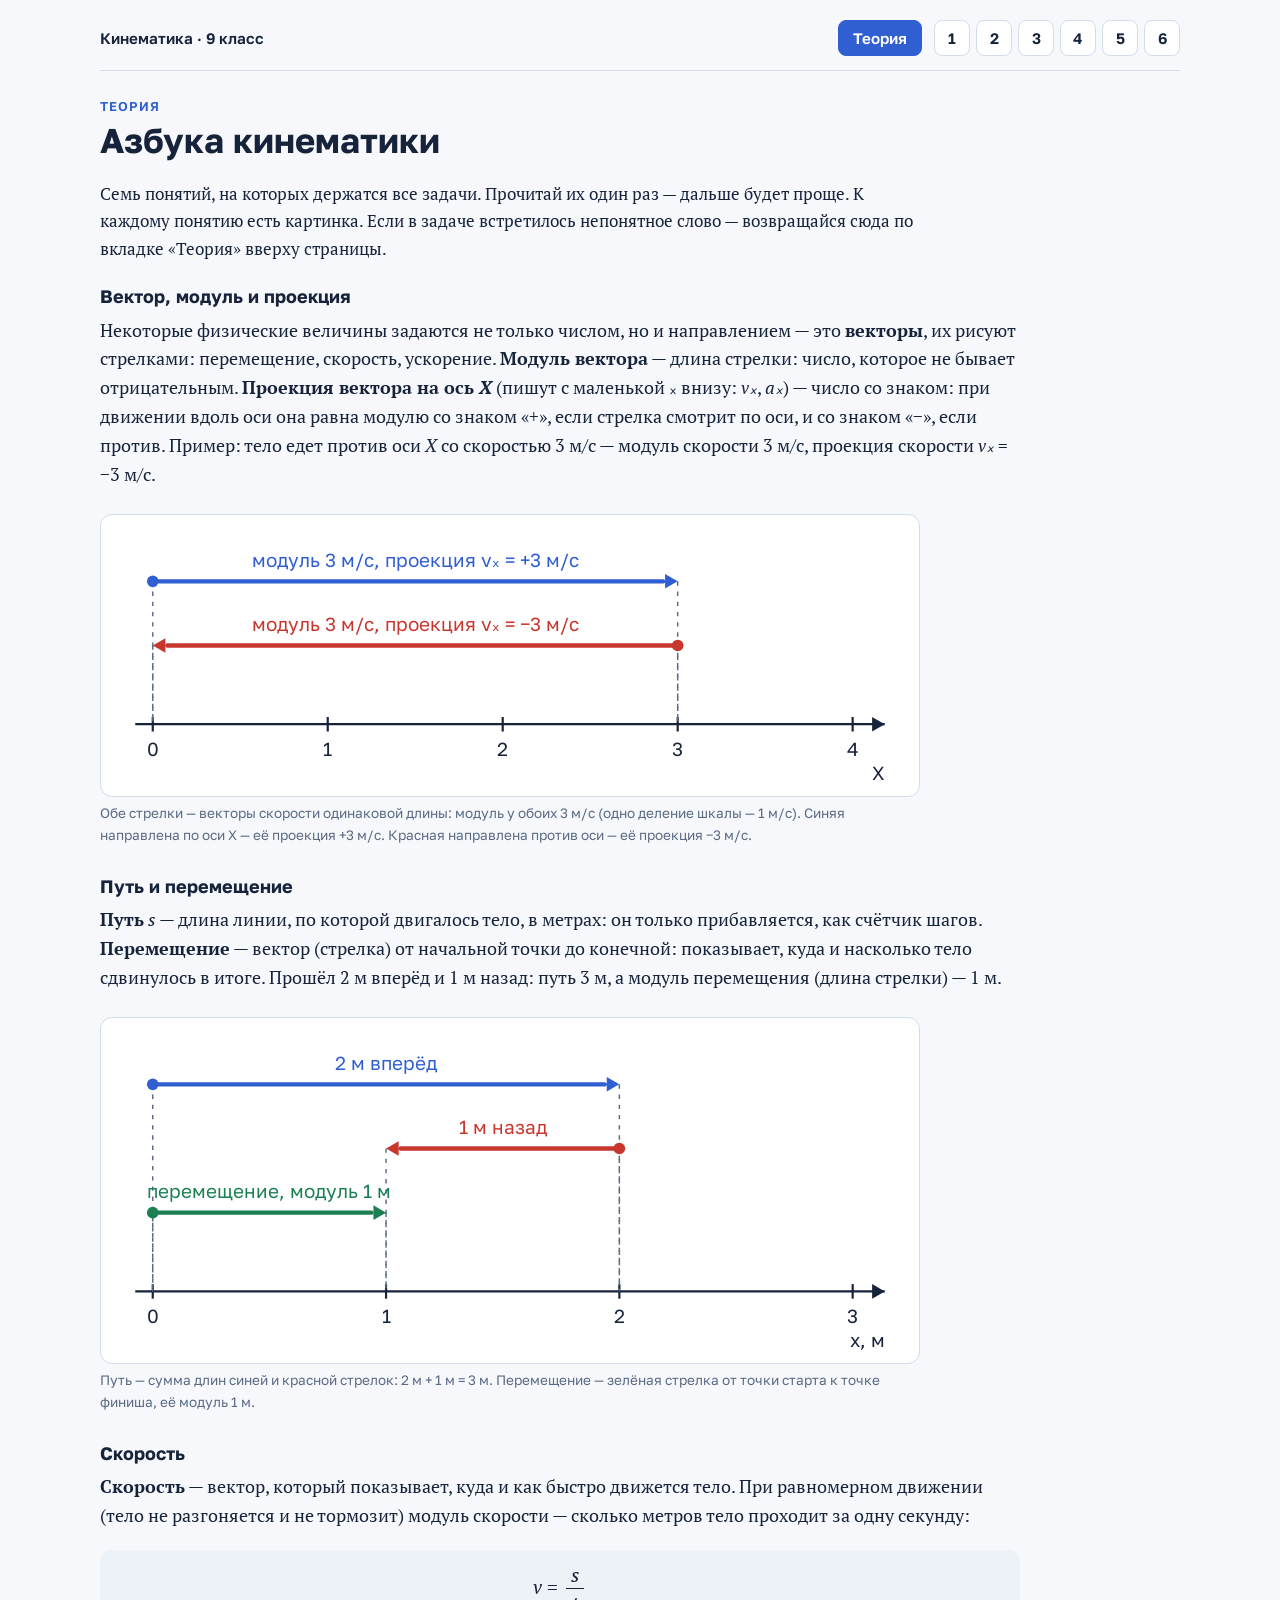
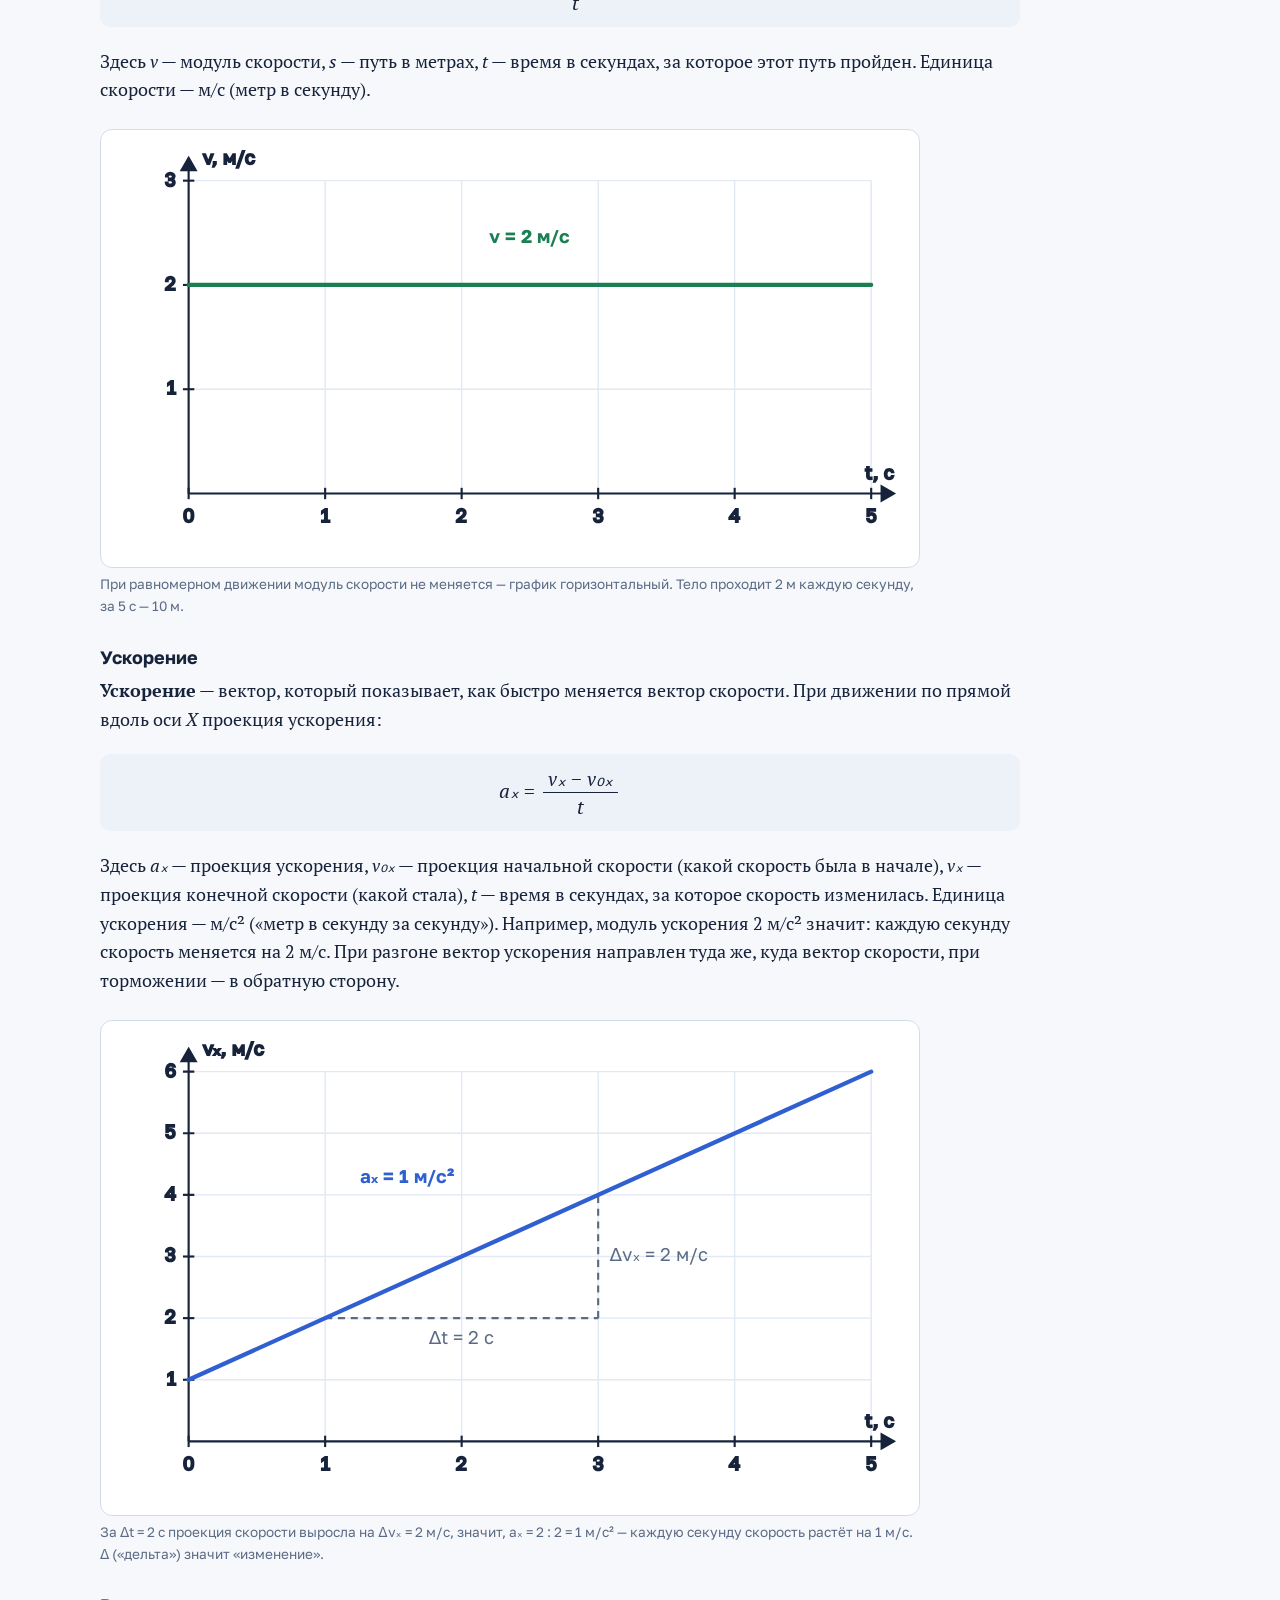
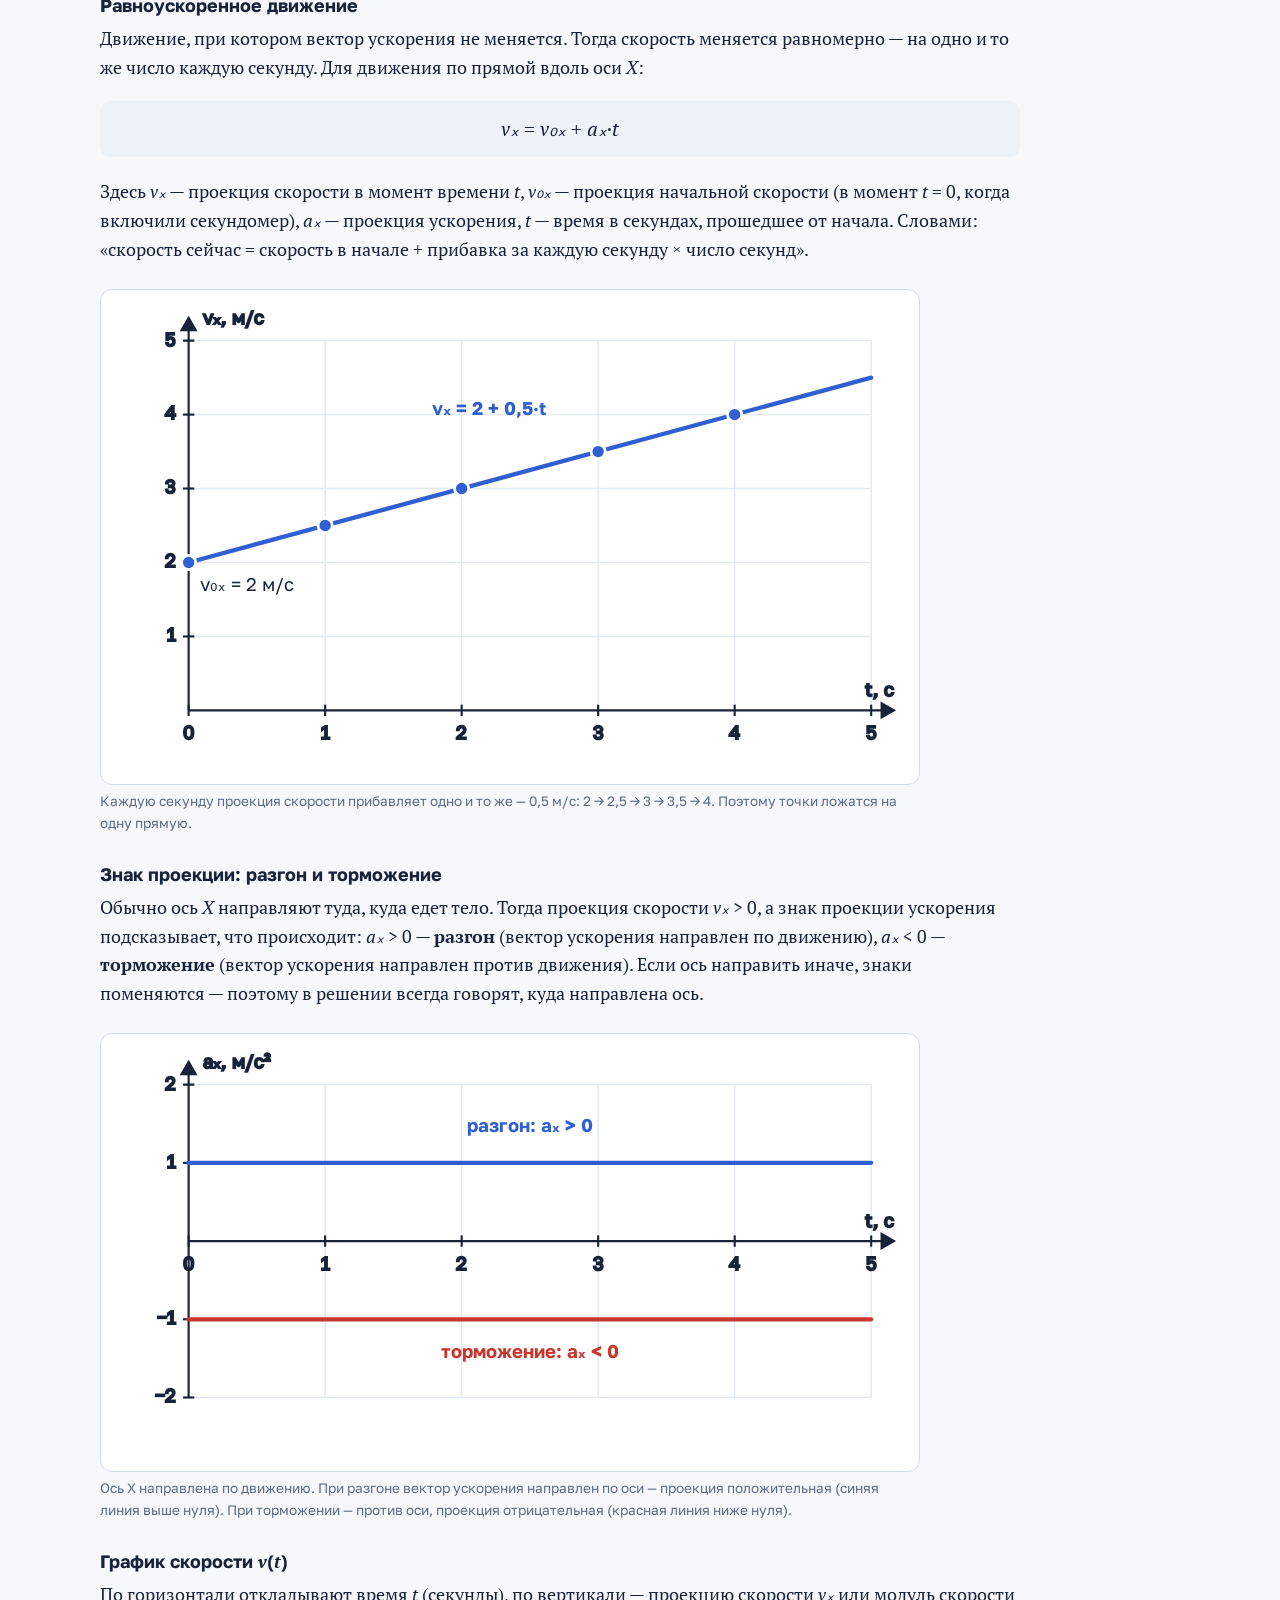
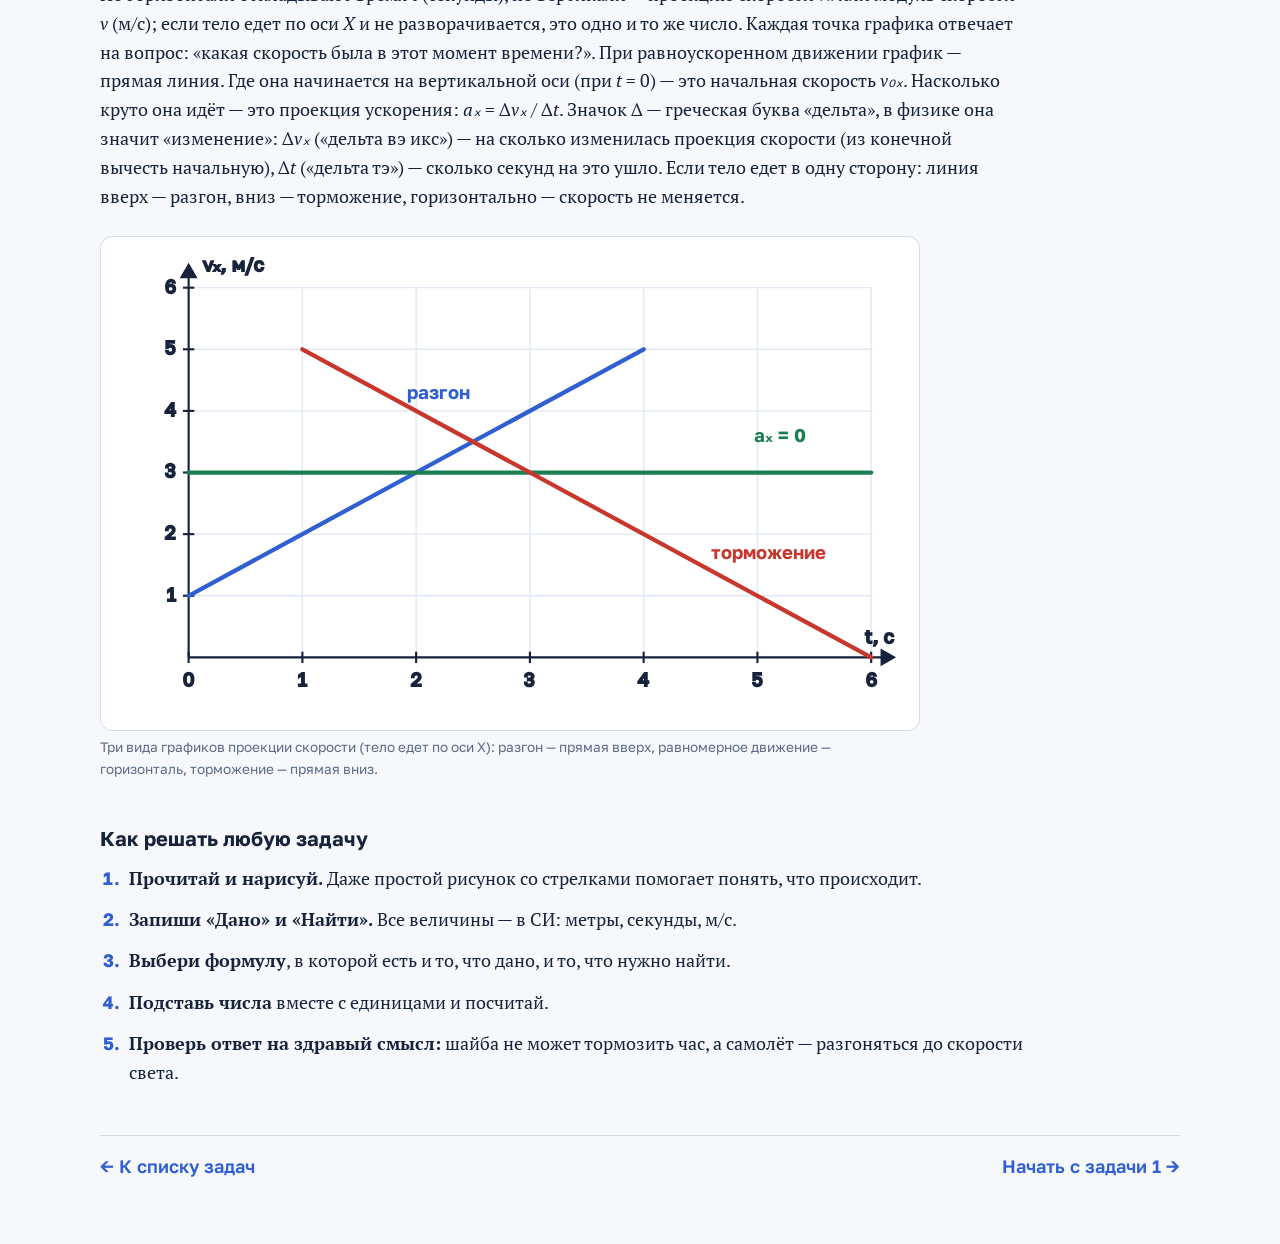
==== teoriya.html @ 3e344ef3 "Кинематика 9 класс: шесть задач с разбором и страница теории" ====
<!doctype html>
<html lang="ru">
<head>
  <meta charset="utf-8">
  <meta name="viewport" content="width=device-width, initial-scale=1, viewport-fit=cover">
  <title>Теория кинематики</title>
  <meta name="description" content="Азбука кинематики для 9 класса: векторы, путь и перемещение, скорость, ускорение, графики">
  <link rel="preconnect" href="https://fonts.googleapis.com">
  <link rel="preconnect" href="https://fonts.gstatic.com" crossorigin>
  <link rel="stylesheet" href="https://fonts.googleapis.com/css2?family=Golos+Text:wght@400;600;700&family=PT+Serif:ital,wght@0,400;0,700;1,400&display=swap">
  <link rel="stylesheet" href="style.css">
  <script src="graph.js" defer></script>
</head>
<body>
<div class="wrap">
  <header class="top">
    <a class="home" href="index.html">Кинематика · 9 класс</a>
    <nav class="tasks" aria-label="Разделы">
      <a class="theory" href="teoriya.html" aria-current="page">Теория</a>
      <a href="zadacha-1.html" title="Задача 1">1</a>
      <a href="zadacha-2.html" title="Задача 2">2</a>
      <a href="zadacha-3.html" title="Задача 3">3</a>
      <a href="zadacha-4.html" title="Задача 4">4</a>
      <a href="zadacha-5.html" title="Задача 5">5</a>
      <a href="zadacha-6.html" title="Задача 6">6</a>
    </nav>
  </header>

  <main>
    <h1><span class="num">Теория</span>Азбука кинематики</h1>

    <p class="lead">Семь понятий, на которых держатся все задачи. Прочитай их один раз — дальше будет проще. К каждому понятию есть картинка. Если в задаче встретилось непонятное слово — возвращайся сюда по вкладке «Теория» вверху страницы.</p>

    <dl class="terms">
      <dt>Вектор, модуль и проекция</dt>
      <dd>Некоторые физические величины задаются не только числом, но и направлением — это <b>векторы</b>, их рисуют стрелками: перемещение, скорость, ускорение. <b>Модуль вектора</b> — длина стрелки: число, которое не бывает отрицательным. <b>Проекция вектора на ось <i class="v">X</i></b> (пишут с маленькой ₓ внизу: <i class="v">vₓ</i>, <i class="v">aₓ</i>) — число со знаком: при движении вдоль оси она равна модулю со знаком «+», если стрелка смотрит по оси, и со знаком «−», если против. Пример: тело едет против оси <i class="v">X</i> со скоростью 3 м/с — модуль скорости 3 м/с, проекция скорости <i class="v">vₓ</i> = −3 м/с.
        <figure class="fig">
          <div class="graph" data-graph='{"type":"axis","title":"Два вектора скорости одинакового модуля, но разного направления","w":480,"min":0,"max":4,"step":1,"label":"X","arrows":[{"from":0,"to":3,"c":"blue","label":"модуль 3 м/с, проекция vₓ = +3 м/с"},{"from":3,"to":0,"c":"red","label":"модуль 3 м/с, проекция vₓ = −3 м/с"}]}'></div>
          <figcaption>Обе стрелки — векторы скорости одинаковой длины: модуль у обоих 3 м/с (одно деление шкалы — 1 м/с). Синяя направлена по оси X — её проекция +3 м/с. Красная направлена против оси — её проекция −3 м/с.</figcaption>
        </figure>
      </dd>
      <dt>Путь и перемещение</dt>
      <dd><b>Путь</b> <i class="v">s</i> — длина линии, по которой двигалось тело, в метрах: он только прибавляется, как счётчик шагов. <b>Перемещение</b> — вектор (стрелка) от начальной точки до конечной: показывает, куда и насколько тело сдвинулось в итоге. Прошёл 2 м вперёд и 1 м назад: путь 3 м, а модуль перемещения (длина стрелки) — 1 м.
        <figure class="fig">
          <div class="graph" data-graph='{"type":"axis","title":"Путь 3 м и перемещение 1 м","w":480,"min":0,"max":3,"step":1,"label":"x, м","arrows":[{"from":0,"to":2,"c":"blue","label":"2 м вперёд"},{"from":2,"to":1,"c":"red","label":"1 м назад"},{"from":0,"to":1,"c":"green","label":"перемещение, модуль 1 м"}]}'></div>
          <figcaption>Путь — сумма длин синей и красной стрелок: 2 м + 1 м = 3 м. Перемещение — зелёная стрелка от точки старта к точке финиша, её модуль 1 м.</figcaption>
        </figure>
      </dd>
      <dt>Скорость</dt>
      <dd><b>Скорость</b> — вектор, который показывает, куда и как быстро движется тело. При равномерном движении (тело не разгоняется и не тормозит) модуль скорости — сколько метров тело проходит за одну секунду: <span class="formula"><i class="v">v</i> = <span class="frac"><span><i class="v">s</i></span><span><i class="v">t</i></span></span></span> Здесь <i class="v">v</i> — модуль скорости, <i class="v">s</i> — путь в метрах, <i class="v">t</i> — время в секундах, за которое этот путь пройден. Единица скорости — м/с (метр в секунду).
        <figure class="fig">
          <div class="graph" data-graph='{"title":"Равномерное движение: модуль скорости 2 м/с не меняется","w":480,"h":220,"x":{"min":0,"max":5,"step":1,"label":"t, с"},"y":{"min":0,"max":3,"step":1,"label":"v, м/с"},"lines":[{"pts":[[0,2],[5,2]],"c":"green","label":"v = 2 м/с","at":[2.5,2.4]}]}'></div>
          <figcaption>При равномерном движении модуль скорости не меняется — график горизонтальный. Тело проходит 2 м каждую секунду, за 5 с — 10 м.</figcaption>
        </figure>
      </dd>
      <dt>Ускорение</dt>
      <dd><b>Ускорение</b> — вектор, который показывает, как быстро меняется вектор скорости. При движении по прямой вдоль оси <i class="v">X</i> проекция ускорения: <span class="formula"><i class="v">aₓ</i> = <span class="frac"><span><i class="v">vₓ</i> − <i class="v">v₀ₓ</i></span><span><i class="v">t</i></span></span></span> Здесь <i class="v">aₓ</i> — проекция ускорения, <i class="v">v₀ₓ</i> — проекция начальной скорости (какой скорость была в начале), <i class="v">vₓ</i> — проекция конечной скорости (какой стала), <i class="v">t</i> — время в секундах, за которое скорость изменилась. Единица ускорения — м/с² («метр в секунду за секунду»). Например, модуль ускорения 2 м/с² значит: каждую секунду скорость меняется на 2 м/с. При разгоне вектор ускорения направлен туда же, куда вектор скорости, при торможении — в обратную сторону.
        <figure class="fig">
          <div class="graph" data-graph='{"title":"Ускорение по графику: проекция скорости растёт на 2 м/с за 2 с","w":480,"h":260,"x":{"min":0,"max":5,"step":1,"label":"t, с"},"y":{"min":0,"max":6,"step":1,"label":"vₓ, м/с"},"tris":[{"x1":1,"y1":2,"x2":3,"y2":4,"c":"muted","dt":"Δt = 2 с","dv":"Δvₓ = 2 м/с"}],"lines":[{"pts":[[0,1],[5,6]],"c":"blue","label":"aₓ = 1 м/с²","at":[1.6,4.2]}]}'></div>
          <figcaption>За Δt = 2 с проекция скорости выросла на Δvₓ = 2 м/с, значит, aₓ = 2 : 2 = 1 м/с² — каждую секунду скорость растёт на 1 м/с. Δ («дельта») значит «изменение».</figcaption>
        </figure>
      </dd>

      <dt>Равноускоренное движение</dt>
      <dd>Движение, при котором вектор ускорения не меняется. Тогда скорость меняется равномерно — на одно и то же число каждую секунду. Для движения по прямой вдоль оси <i class="v">X</i>: <span class="formula"><i class="v">vₓ</i> = <i class="v">v₀ₓ</i> + <i class="v">aₓ</i>·<i class="v">t</i></span> Здесь <i class="v">vₓ</i> — проекция скорости в момент времени <i class="v">t</i>, <i class="v">v₀ₓ</i> — проекция начальной скорости (в момент <i class="v">t</i> = 0, когда включили секундомер), <i class="v">aₓ</i> — проекция ускорения, <i class="v">t</i> — время в секундах, прошедшее от начала. Словами: «скорость сейчас = скорость в начале + прибавка за каждую секунду × число секунд».
        <figure class="fig">
          <div class="graph" data-graph='{"title":"Равноускоренное движение: v₀ₓ = 2 м/с, aₓ = 0,5 м/с²","w":480,"h":260,"x":{"min":0,"max":5,"step":1,"label":"t, с"},"y":{"min":0,"max":5,"step":1,"label":"vₓ, м/с"},"lines":[{"pts":[[0,2],[5,4.5]],"c":"blue","label":"vₓ = 2 + 0,5·t","at":[2.2,4.0]}],"dots":[{"x":0,"y":2,"c":"blue","label":"v₀ₓ = 2 м/с","dx":8,"dy":20},{"x":1,"y":2.5,"c":"blue"},{"x":2,"y":3,"c":"blue"},{"x":3,"y":3.5,"c":"blue"},{"x":4,"y":4,"c":"blue"}]}'></div>
          <figcaption>Каждую секунду проекция скорости прибавляет одно и то же — 0,5 м/с: 2 → 2,5 → 3 → 3,5 → 4. Поэтому точки ложатся на одну прямую.</figcaption>
        </figure>
      </dd>

      <dt>Знак проекции: разгон и торможение</dt>
      <dd>Обычно ось <i class="v">X</i> направляют туда, куда едет тело. Тогда проекция скорости <i class="v">vₓ</i> &gt; 0, а знак проекции ускорения подсказывает, что происходит: <i class="v">aₓ</i> &gt; 0 — <b>разгон</b> (вектор ускорения направлен по движению), <i class="v">aₓ</i> &lt; 0 — <b>торможение</b> (вектор ускорения направлен против движения). Если ось направить иначе, знаки поменяются — поэтому в решении всегда говорят, куда направлена ось.
        <figure class="fig">
          <div class="graph" data-graph='{"title":"Знак проекции ускорения при разгоне и торможении","w":480,"h":220,"x":{"min":0,"max":5,"step":1,"label":"t, с"},"y":{"min":-2,"max":2,"step":1,"label":"aₓ, м/с²"},"lines":[{"pts":[[0,1],[5,1]],"c":"blue","label":"разгон: aₓ &gt; 0","at":[2.5,1.4]},{"pts":[[0,-1],[5,-1]],"c":"red","label":"торможение: aₓ &lt; 0","at":[2.5,-1.5]}]}'></div>
          <figcaption>Ось X направлена по движению. При разгоне вектор ускорения направлен по оси — проекция положительная (синяя линия выше нуля). При торможении — против оси, проекция отрицательная (красная линия ниже нуля).</figcaption>
        </figure>
      </dd>

      <dt>График скорости <i class="v">v</i>(<i class="v">t</i>)</dt>
      <dd>По горизонтали откладывают время <i class="v">t</i> (секунды), по вертикали — проекцию скорости <i class="v">vₓ</i> или модуль скорости <i class="v">v</i> (м/с); если тело едет по оси <i class="v">X</i> и не разворачивается, это одно и то же число. Каждая точка графика отвечает на вопрос: «какая скорость была в этот момент времени?». При равноускоренном движении график — прямая линия. Где она начинается на вертикальной оси (при <i class="v">t</i> = 0) — это начальная скорость <i class="v">v₀ₓ</i>. Насколько круто она идёт — это проекция ускорения: <i class="v">aₓ</i> = Δ<i class="v">vₓ</i> / Δ<i class="v">t</i>. Значок Δ — греческая буква «дельта», в физике она значит «изменение»: Δ<i class="v">vₓ</i> («дельта вэ икс») — на сколько изменилась проекция скорости (из конечной вычесть начальную), Δ<i class="v">t</i> («дельта тэ») — сколько секунд на это ушло. Если тело едет в одну сторону: линия вверх — разгон, вниз — торможение, горизонтально — скорость не меняется.
        <figure class="fig">
          <div class="graph" data-graph='{"title":"Разгон, равномерное движение и торможение на графике скорости","w":480,"h":260,"x":{"min":0,"max":6,"step":1,"label":"t, с"},"y":{"min":0,"max":6,"step":1,"label":"vₓ, м/с"},"lines":[{"pts":[[0,1],[4,5]],"c":"blue","label":"разгон","at":[2.2,4.2]},{"pts":[[0,3],[6,3]],"c":"green","label":"aₓ = 0","at":[5.2,3.5]},{"pts":[[1,5],[6,0]],"c":"red","label":"торможение","at":[5.1,1.6]}]}'></div>
          <figcaption>Три вида графиков проекции скорости (тело едет по оси X): разгон — прямая вверх, равномерное движение — горизонталь, торможение — прямая вниз.</figcaption>
        </figure>
      </dd>
    </dl>

    <h2>Как решать любую задачу</h2>
    <ol class="steps">
      <li><b>Прочитай и нарисуй.</b> Даже простой рисунок со стрелками помогает понять, что происходит.</li>
      <li><b>Запиши «Дано» и «Найти».</b> Все величины — в СИ: метры, секунды, м/с.</li>
      <li><b>Выбери формулу</b>, в которой есть и то, что дано, и то, что нужно найти.</li>
      <li><b>Подставь числа</b> вместе с единицами и посчитай.</li>
      <li><b>Проверь ответ на здравый смысл:</b> шайба не может тормозить час, а самолёт — разгоняться до скорости света.</li>
    </ol>

  </main>

  <footer class="pager"><a href="index.html">← К списку задач</a><a href="zadacha-1.html">Начать с задачи 1 →</a></footer>
</div>
</body>
</html>
---- style.css ----
:root {
  --bg: #F6F8FB;
  --paper: #FFFFFF;
  --surface: #EDF2F9;
  --ink: #16233B;
  --muted: #5B6B85;
  --line: #D3DDEA;
  --grid: #E1E9F4;
  --blue: #2F5FD0;
  --blue-tint: #E8EFFD;
  --blue-soft: #BFD0F5;
  --red: #C8372D;
  --red-tint: #FBEAE8;
  --green: #1C7F53;
  --green-tint: #E3F4EC;
  --on-accent: #FFFFFF;
  --font-ui: "Golos Text", system-ui, -apple-system, "Segoe UI", Roboto, Arial, sans-serif;
  --font-text: "PT Serif", Georgia, "Times New Roman", serif;
}

@media (prefers-color-scheme: dark) { :root:not([data-theme="light"]) {
  --bg: #0F1522;
  --paper: #141C2B;
  --surface: #1A2436;
  --ink: #E4EAF4;
  --muted: #98A7C0;
  --line: #2A3852;
  --grid: #1F2A3F;
  --blue: #86A8FF;
  --blue-tint: #1B2745;
  --blue-soft: #34487A;
  --red: #FF8074;
  --red-tint: #3A1E22;
  --green: #57D39F;
  --green-tint: #16342A;
  --on-accent: #0F1522;
  color-scheme: dark;
} }

:root[data-theme="dark"] {
  --bg: #0F1522;
  --paper: #141C2B;
  --surface: #1A2436;
  --ink: #E4EAF4;
  --muted: #98A7C0;
  --line: #2A3852;
  --grid: #1F2A3F;
  --blue: #86A8FF;
  --blue-tint: #1B2745;
  --blue-soft: #34487A;
  --red: #FF8074;
  --red-tint: #3A1E22;
  --green: #57D39F;
  --green-tint: #16342A;
  --on-accent: #0F1522;
  color-scheme: dark;
}

*, *::before, *::after {
  box-sizing: border-box;
}

html {
  -webkit-text-size-adjust: 100%;
}

body {
  margin: 0;
  background: var(--bg);
  color: var(--ink);
  font-family: var(--font-text);
  font-size: 18px;
  line-height: 1.6;
}

.wrap {
  max-width: 1120px;
  margin: 0 auto;
  padding-inline: 20px;
  padding-block: 20px 64px;
}

a {
  color: var(--blue);
}

:focus-visible {
  outline: 3px solid var(--blue);
  outline-offset: 2px;
  border-radius: 4px;
}

p, li, dd {
  max-width: 92ch;
}

i.v {
  font-style: italic;
  font-family: var(--font-text);
}

sub, sup {
  line-height: 0;
}

header.top {
  display: flex;
  flex-wrap: wrap;
  align-items: center;
  justify-content: space-between;
  gap: 12px;
  padding-bottom: 14px;
  border-bottom: 1px solid var(--line);
  margin-bottom: 28px;
}

.home {
  font-family: var(--font-ui);
  font-weight: 600;
  font-size: .95rem;
  color: var(--ink);
  text-decoration: none;
}

nav.tasks {
  display: flex;
  gap: 6px;
  flex-wrap: wrap;
}

nav.tasks a {
  display: inline-grid;
  place-items: center;
  width: 36px;
  height: 36px;
  border: 1px solid var(--line);
  border-radius: 8px;
  font-family: var(--font-ui);
  font-weight: 600;
  font-size: .95rem;
  color: var(--ink);
  text-decoration: none;
  background: var(--paper);
}

nav.tasks a:hover {
  border-color: var(--blue);
}

nav.tasks a.theory {
  width: auto;
  padding: 0 14px;
  margin-right: 6px;
}

nav.tasks a[aria-current="page"] {
  background: var(--blue);
  border-color: var(--blue);
  color: var(--on-accent);
}

h1 {
  font-family: var(--font-ui);
  font-weight: 700;
  font-size: clamp(1.55rem, 4.2vw, 2.15rem);
  line-height: 1.2;
  margin: 0 0 18px;
  text-wrap: balance;
}

h1 .num {
  display: block;
  font-size: .8rem;
  font-weight: 600;
  text-transform: uppercase;
  letter-spacing: .08em;
  color: var(--blue);
  margin-bottom: 6px;
}

h2 {
  font-family: var(--font-ui);
  font-weight: 700;
  font-size: 1.25rem;
  line-height: 1.3;
  margin: 2.2em 0 .6em;
  text-wrap: balance;
}

h3 {
  font-family: var(--font-ui);
  font-weight: 600;
  font-size: 1.05rem;
  margin: 1.4em 0 .4em;
}

.lead {
  font-size: 1.08rem;
  color: var(--ink);
}

.label {
  font-family: var(--font-ui);
  font-size: .75rem;
  font-weight: 600;
  text-transform: uppercase;
  letter-spacing: .08em;
  color: var(--muted);
  margin-bottom: 6px;
}

.cond {
  background-color: var(--paper);
  background-image: linear-gradient(var(--grid) 1px, transparent 1px), linear-gradient(90deg, var(--grid) 1px, transparent 1px);
  background-size: 22px 22px;
  border: 1px solid var(--line);
  border-radius: 10px;
  padding: 16px 18px;
  margin: 0 0 8px;
}

.cond p {
  margin: 0;
}

.dano {
  display: grid;
  grid-template-columns: minmax(0, max-content) 1fr;
  gap: 0 22px;
  margin: 14px 0;
  font-size: 1.02rem;
}

.dano .left {
  border-right: 2px solid var(--ink);
  padding-right: 18px;
}

.dano .left div {
  white-space: nowrap;
}

.dano .find {
  border-top: 2px solid var(--ink);
  margin-top: 8px;
  padding-top: 6px;
}

.dano .right {
  color: var(--muted);
  font-size: .95rem;
  align-self: center;
}

.formula {
  display: block;
  text-align: center;
  font-size: 1.25rem;
  margin: 1em 0;
  padding: 12px 14px;
  background: var(--surface);
  border-radius: 10px;
  overflow-x: auto;
}

.frac {
  display: inline-flex;
  flex-direction: column;
  vertical-align: middle;
  text-align: center;
  margin: 0 3px;
  line-height: 1.25;
}

.frac > span:first-child {
  border-bottom: 1.5px solid currentColor;
  padding: 0 5px 1px;
}

.frac > span:last-child {
  padding: 1px 5px 0;
}

.rule {
  background: var(--blue-tint);
  border: 1px solid var(--blue-soft);
  border-radius: 10px;
  padding: 12px 16px;
  margin: 1em 0;
}

.rule p {
  margin: .3em 0;
}

.trap {
  background: var(--red-tint);
  border: 1px dashed var(--red);
  border-radius: 10px;
  padding: 12px 16px;
  margin: 1.2em 0;
}

.trap b.tag {
  color: var(--red);
  font-family: var(--font-ui);
}

.note {
  background: var(--green-tint);
  border-radius: 10px;
  padding: 12px 16px;
  margin: 1.2em 0;
}

.note b.tag {
  color: var(--green);
  font-family: var(--font-ui);
}

ol.steps {
  padding-left: 1.4em;
  margin: .6em 0;
}

ol.steps > li {
  margin: .7em 0;
  padding-left: .2em;
}

ol.steps > li::marker {
  color: var(--blue);
  font-family: var(--font-ui);
  font-weight: 700;
}

.answer {
  border: 2px solid var(--red);
  border-radius: 6px;
  padding: 12px 16px;
  margin: 1.4em 0;
  font-size: 1.08rem;
  background: var(--paper);
  box-shadow: 5px 5px 0 var(--red-tint);
}

.answer b.tag {
  color: var(--red);
  font-family: var(--font-ui);
  margin-right: 6px;
}

details.check {
  border: 1px solid var(--line);
  border-radius: 10px;
  padding: 12px 16px;
  margin: 1.4em 0;
  background: var(--paper);
}

details.check summary {
  cursor: pointer;
  font-family: var(--font-ui);
  font-weight: 600;
  color: var(--green);
}

details.check[open] summary {
  margin-bottom: 8px;
}

figure.fig {
  margin: 1.4em 0;
  max-width: 820px;
}

.graph {
  background: var(--paper);
  border: 1px solid var(--line);
  border-radius: 12px;
  padding: 8px;
  overflow-x: auto;
}

.graph svg {
  display: block;
  width: 100%;
  height: auto;
  min-width: 300px;
}

.legend {
  font-size: .95rem;
  color: var(--muted);
  margin: -.4em 0 1em;
}

.legend i.v {
  color: var(--ink);
}

figure.fig figcaption {
  font-family: var(--font-ui);
  font-size: .85rem;
  color: var(--muted);
  margin-top: 6px;
}

.g-grid {
  stroke: var(--grid);
  stroke-width: 1;
}

.g-axis {
  stroke: var(--ink);
  stroke-width: 1.5;
}

.g-guide {
  stroke: var(--muted);
  stroke-width: 1;
  stroke-dasharray: 3 4;
  fill: none;
}

.g-text {
  font-family: var(--font-ui);
  font-size: 13px;
  fill: var(--ink);
}

.s-blue { stroke: var(--blue); }
.s-red { stroke: var(--red); }
.s-green { stroke: var(--green); }
.s-ink { stroke: var(--ink); }
.s-muted { stroke: var(--muted); }

.f-blue { fill: var(--blue); }
.f-red { fill: var(--red); }
.f-green { fill: var(--green); }
.f-ink { fill: var(--ink); }
.f-muted { fill: var(--muted); }

.dot-ring {
  stroke: var(--paper);
  stroke-width: 2;
}

.tbl-wrap {
  overflow-x: auto;
  margin: 1em 0;
}

table.tbl {
  border-collapse: collapse;
  font-family: var(--font-ui);
  font-variant-numeric: tabular-nums;
  font-size: .95rem;
  background: var(--paper);
}

table.tbl th, table.tbl td {
  border: 1px solid var(--line);
  padding: 6px 12px;
  text-align: center;
}

table.tbl th {
  background: var(--surface);
  font-weight: 600;
}

dl.terms dt {
  font-family: var(--font-ui);
  font-weight: 700;
  margin-top: 1.1em;
  color: var(--ink);
}

dl.terms dd {
  margin: .25em 0 0;
}

.cards {
  display: grid;
  grid-template-columns: repeat(auto-fill, minmax(220px, 1fr));
  gap: 12px;
  margin: 1em 0;
  padding: 0;
  list-style: none;
}

.cards a {
  display: block;
  height: 100%;
  border: 1px solid var(--line);
  border-radius: 12px;
  padding: 14px 16px;
  background: var(--paper);
  color: var(--ink);
  text-decoration: none;
}

.cards a:hover {
  border-color: var(--blue);
}

.cards .n {
  display: block;
  font-family: var(--font-ui);
  font-weight: 700;
  font-size: .8rem;
  letter-spacing: .06em;
  text-transform: uppercase;
  color: var(--blue);
}

.cards .t {
  display: block;
  font-family: var(--font-ui);
  font-weight: 600;
  font-size: 1.02rem;
  margin: 4px 0;
}

.cards .d {
  display: block;
  font-size: .92rem;
  color: var(--muted);
  line-height: 1.45;
}

footer.pager {
  display: flex;
  justify-content: space-between;
  gap: 12px;
  flex-wrap: wrap;
  margin-top: 48px;
  padding-top: 16px;
  border-top: 1px solid var(--line);
  font-family: var(--font-ui);
}

footer.pager a {
  text-decoration: none;
  font-weight: 600;
}

@media (max-width: 480px) {
  body {
    font-size: 17px;
  }
  
  .formula {
    font-size: 1.12rem;
  }
  
  .dano {
    gap: 0 14px;
  }

  .g-text {
    font-size: 17px;
  }
}

@media (prefers-reduced-motion: reduce) {
  * {
    scroll-behavior: auto !important;
  }
}
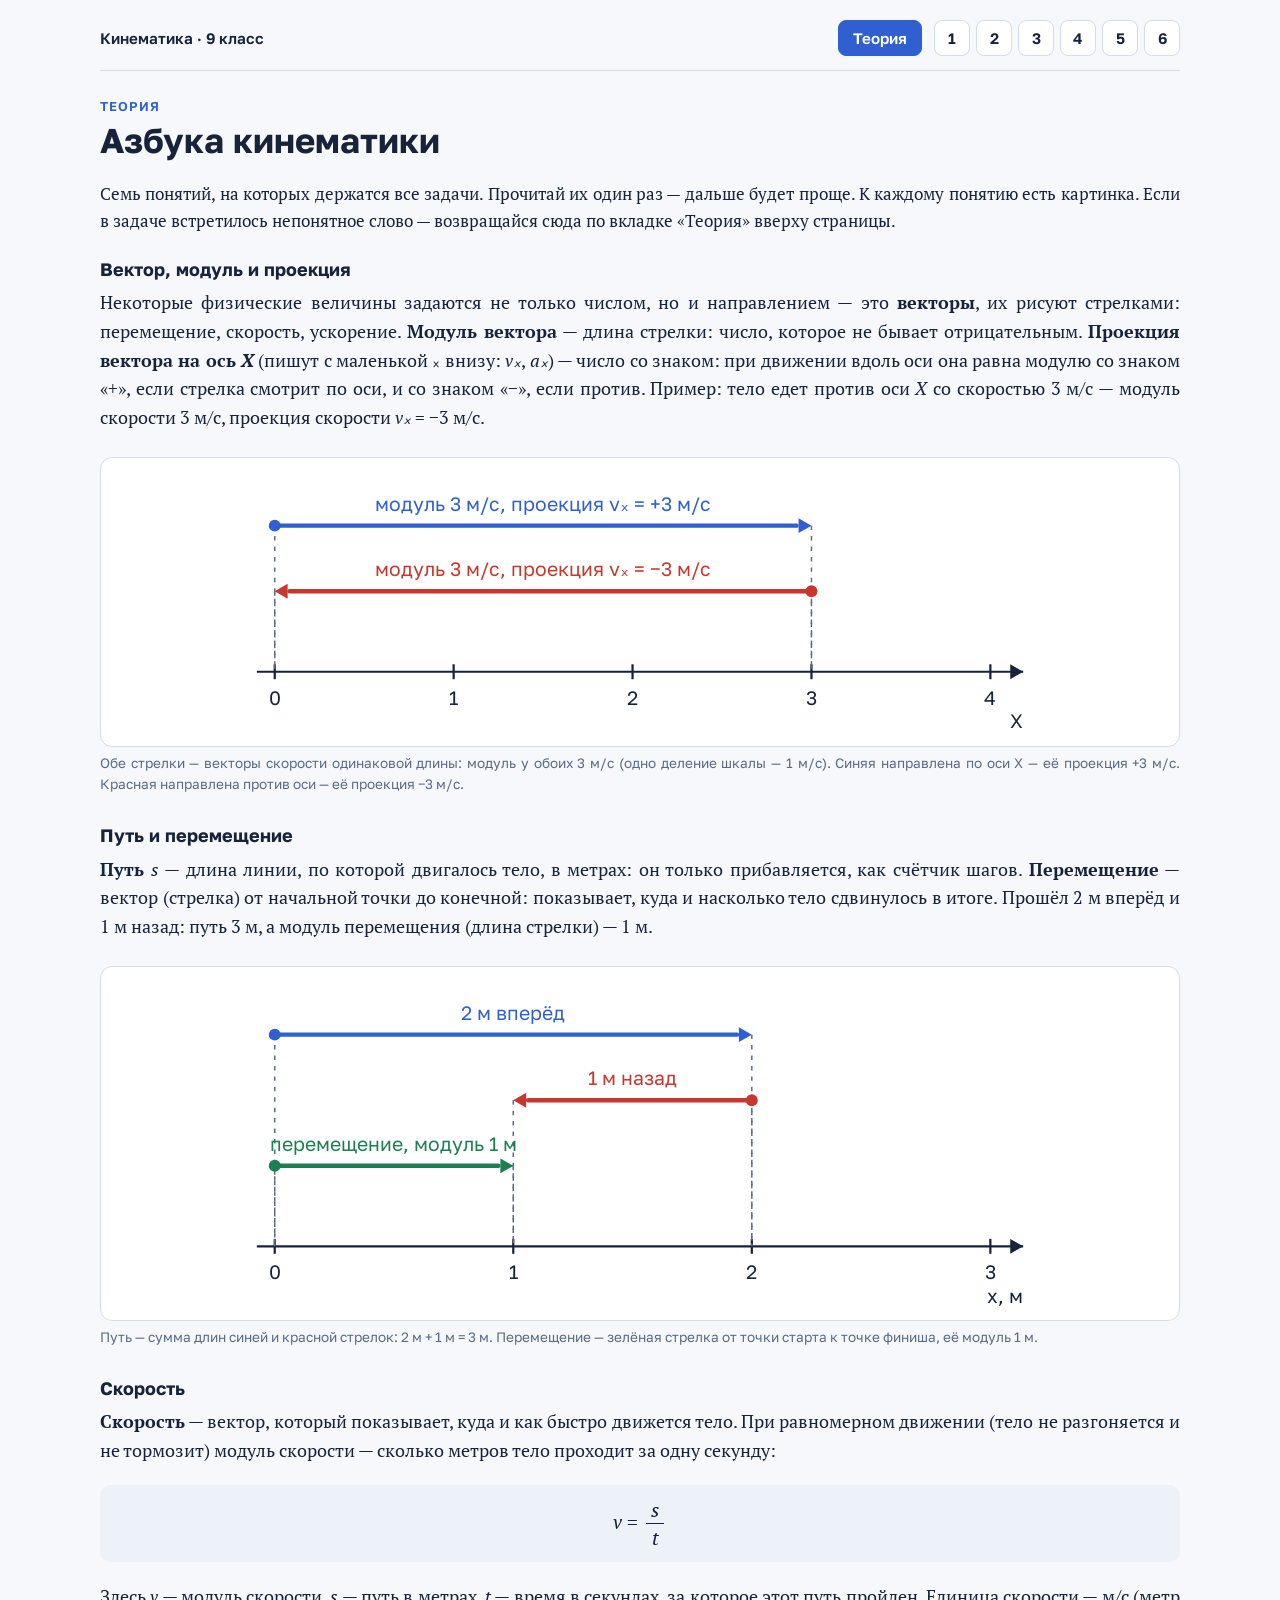
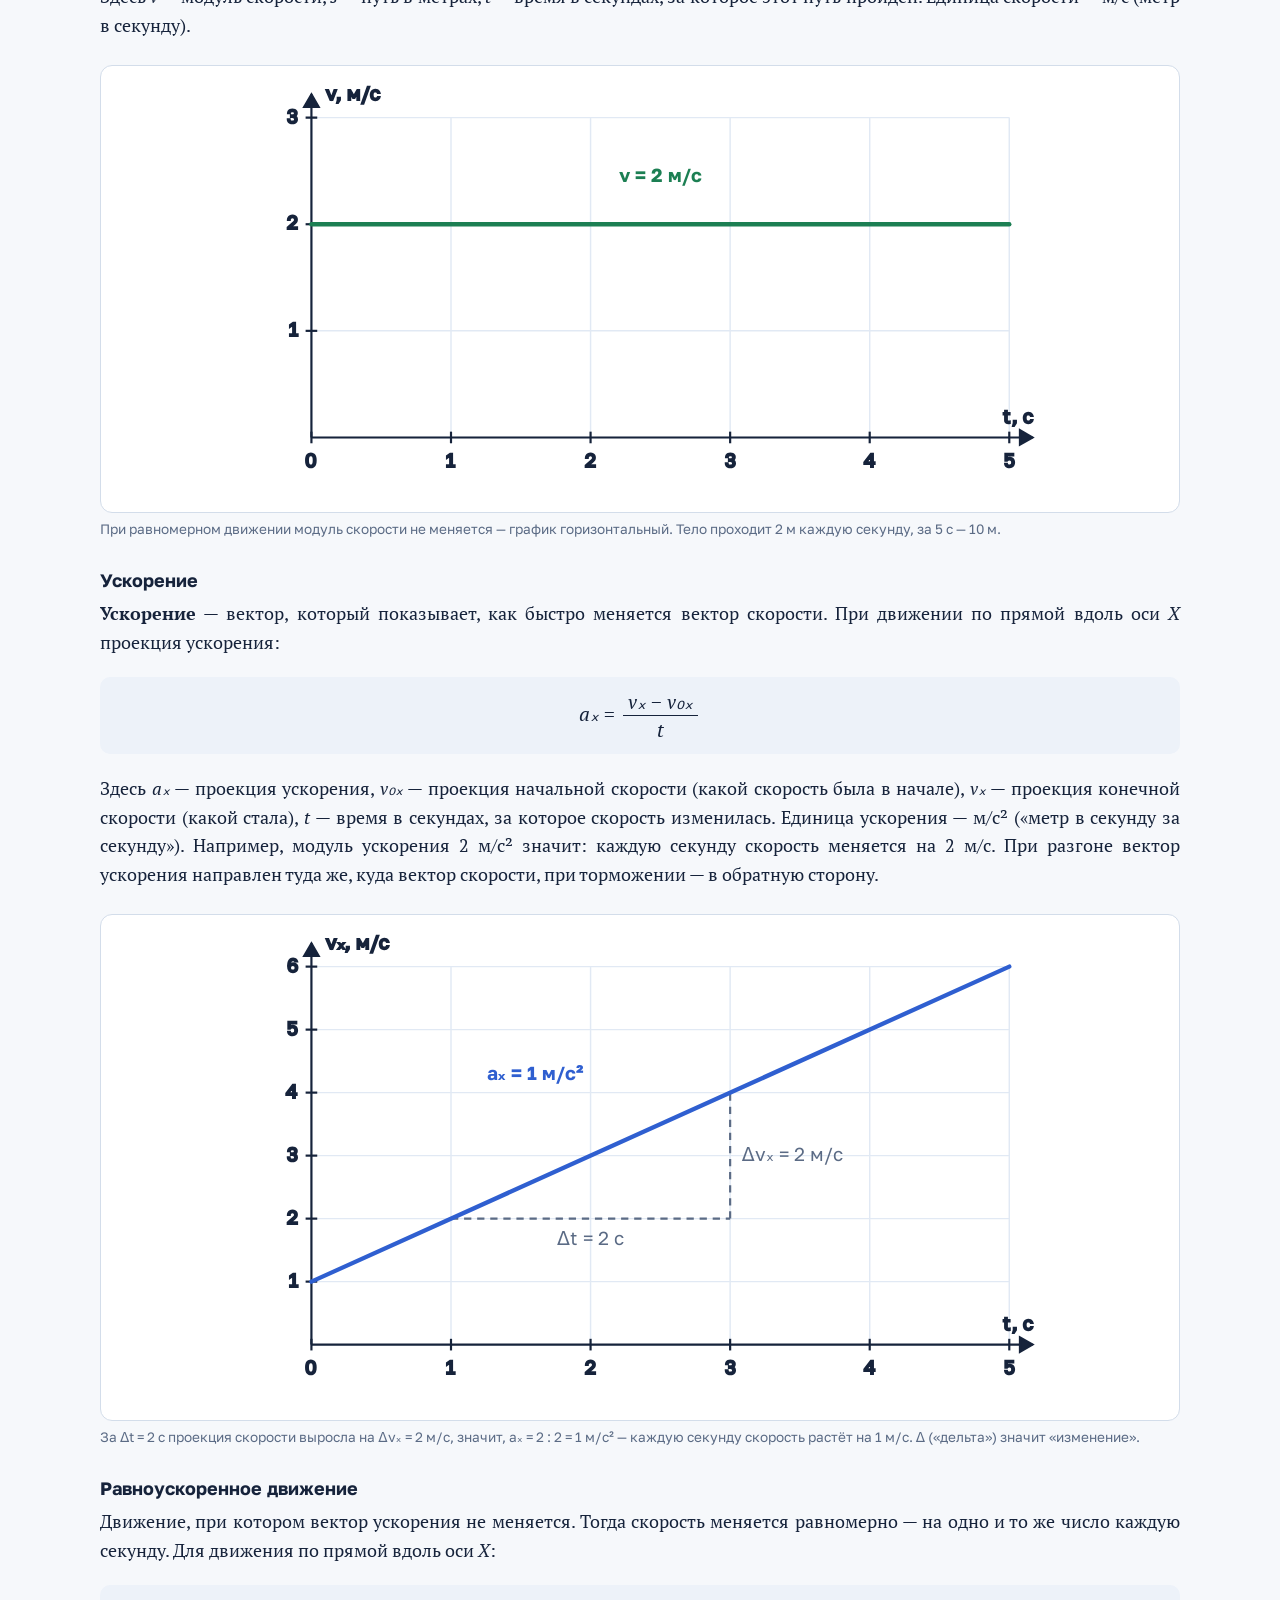
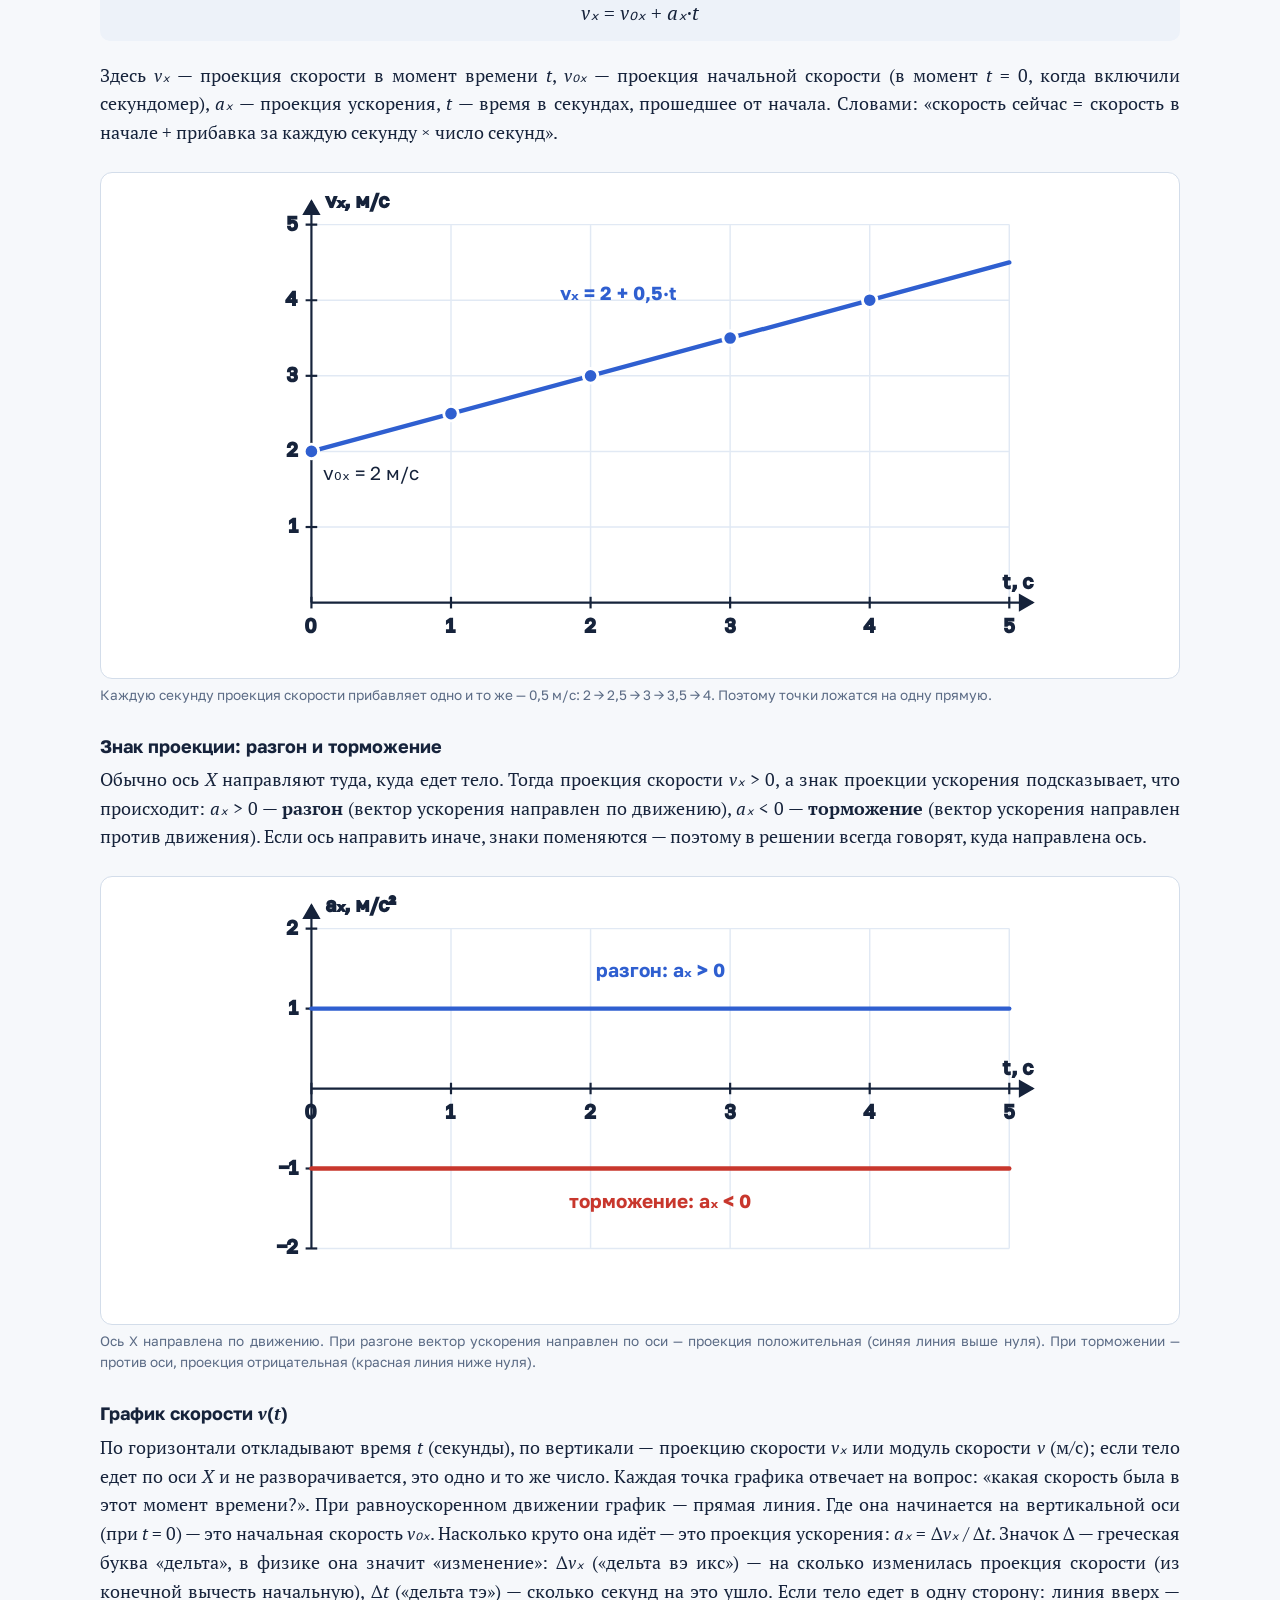
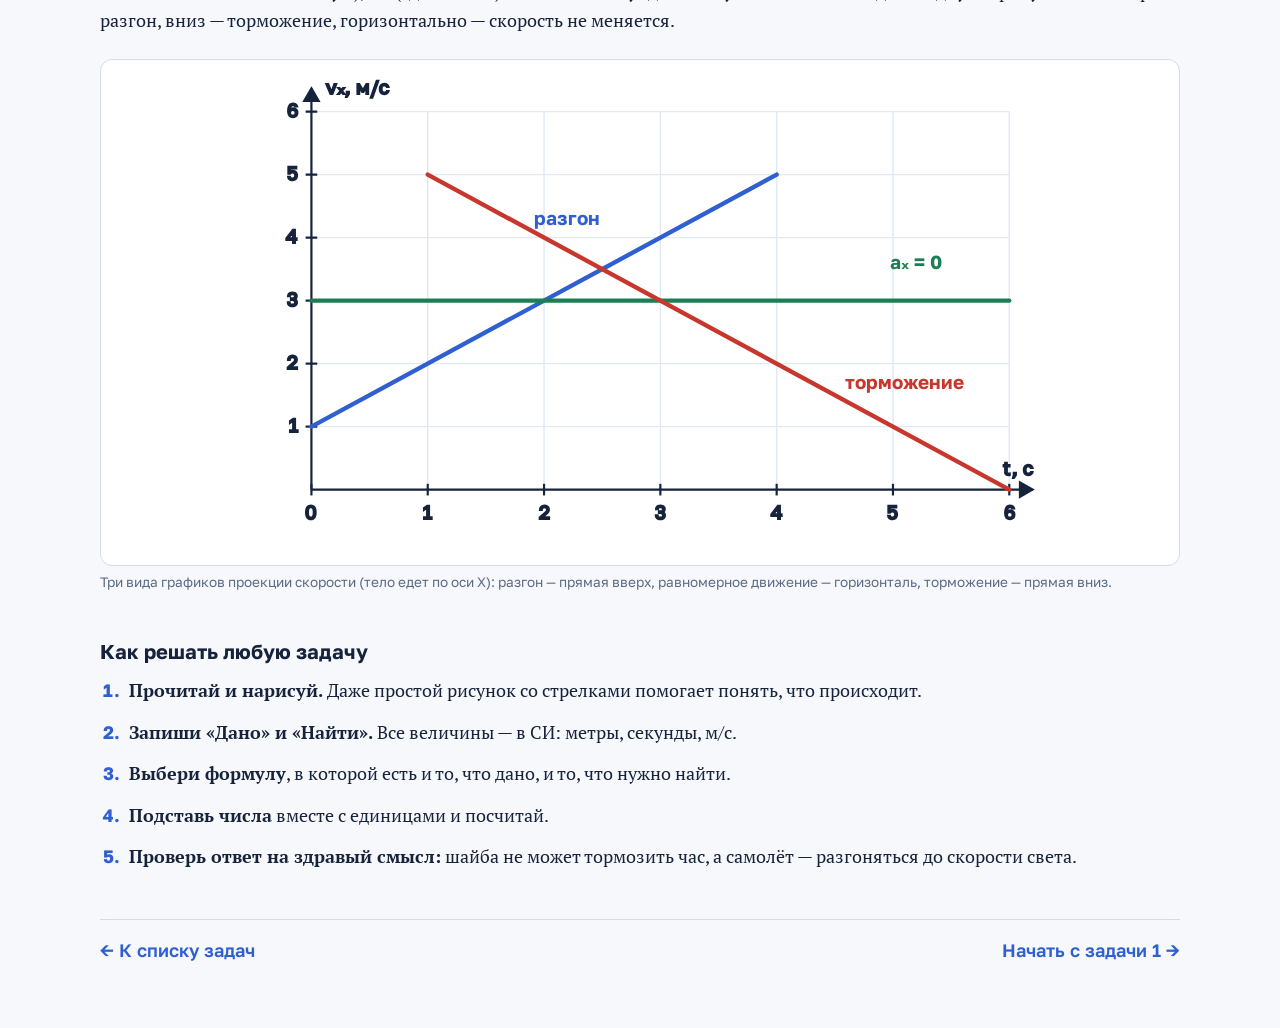
==== commit 2fe1889a: "Текст на всю ширину блоков, выравнивание по ширине с переносами" ====
--- a/teoriya.html
+++ b/teoriya.html
@@ -8,7 +8,7 @@
   <link rel="preconnect" href="https://fonts.googleapis.com">
   <link rel="preconnect" href="https://fonts.gstatic.com" crossorigin>
   <link rel="stylesheet" href="https://fonts.googleapis.com/css2?family=Golos+Text:wght@400;600;700&family=PT+Serif:ital,wght@0,400;0,700;1,400&display=swap">
-  <link rel="stylesheet" href="style.css">
+  <link rel="stylesheet" href="style.css?v=2">
   <script src="graph.js" defer></script>
 </head>
 <body>
--- a/style.css
+++ b/style.css
@@ -90,8 +90,10 @@
   border-radius: 4px;
 }
 
-p, li, dd {
-  max-width: 92ch;
+p, li, dd, figcaption, .cards .d, .trap, .note, .answer, .rule {
+  text-align: justify;
+  hyphens: auto;
+  -webkit-hyphens: auto;
 }
 
 i.v {
@@ -371,7 +373,6 @@
 
 figure.fig {
   margin: 1.4em 0;
-  max-width: 820px;
 }
 
 .graph {
@@ -385,6 +386,8 @@
 .graph svg {
   display: block;
   width: 100%;
+  max-width: 820px;
+  margin: 0 auto;
   height: auto;
   min-width: 300px;
 }
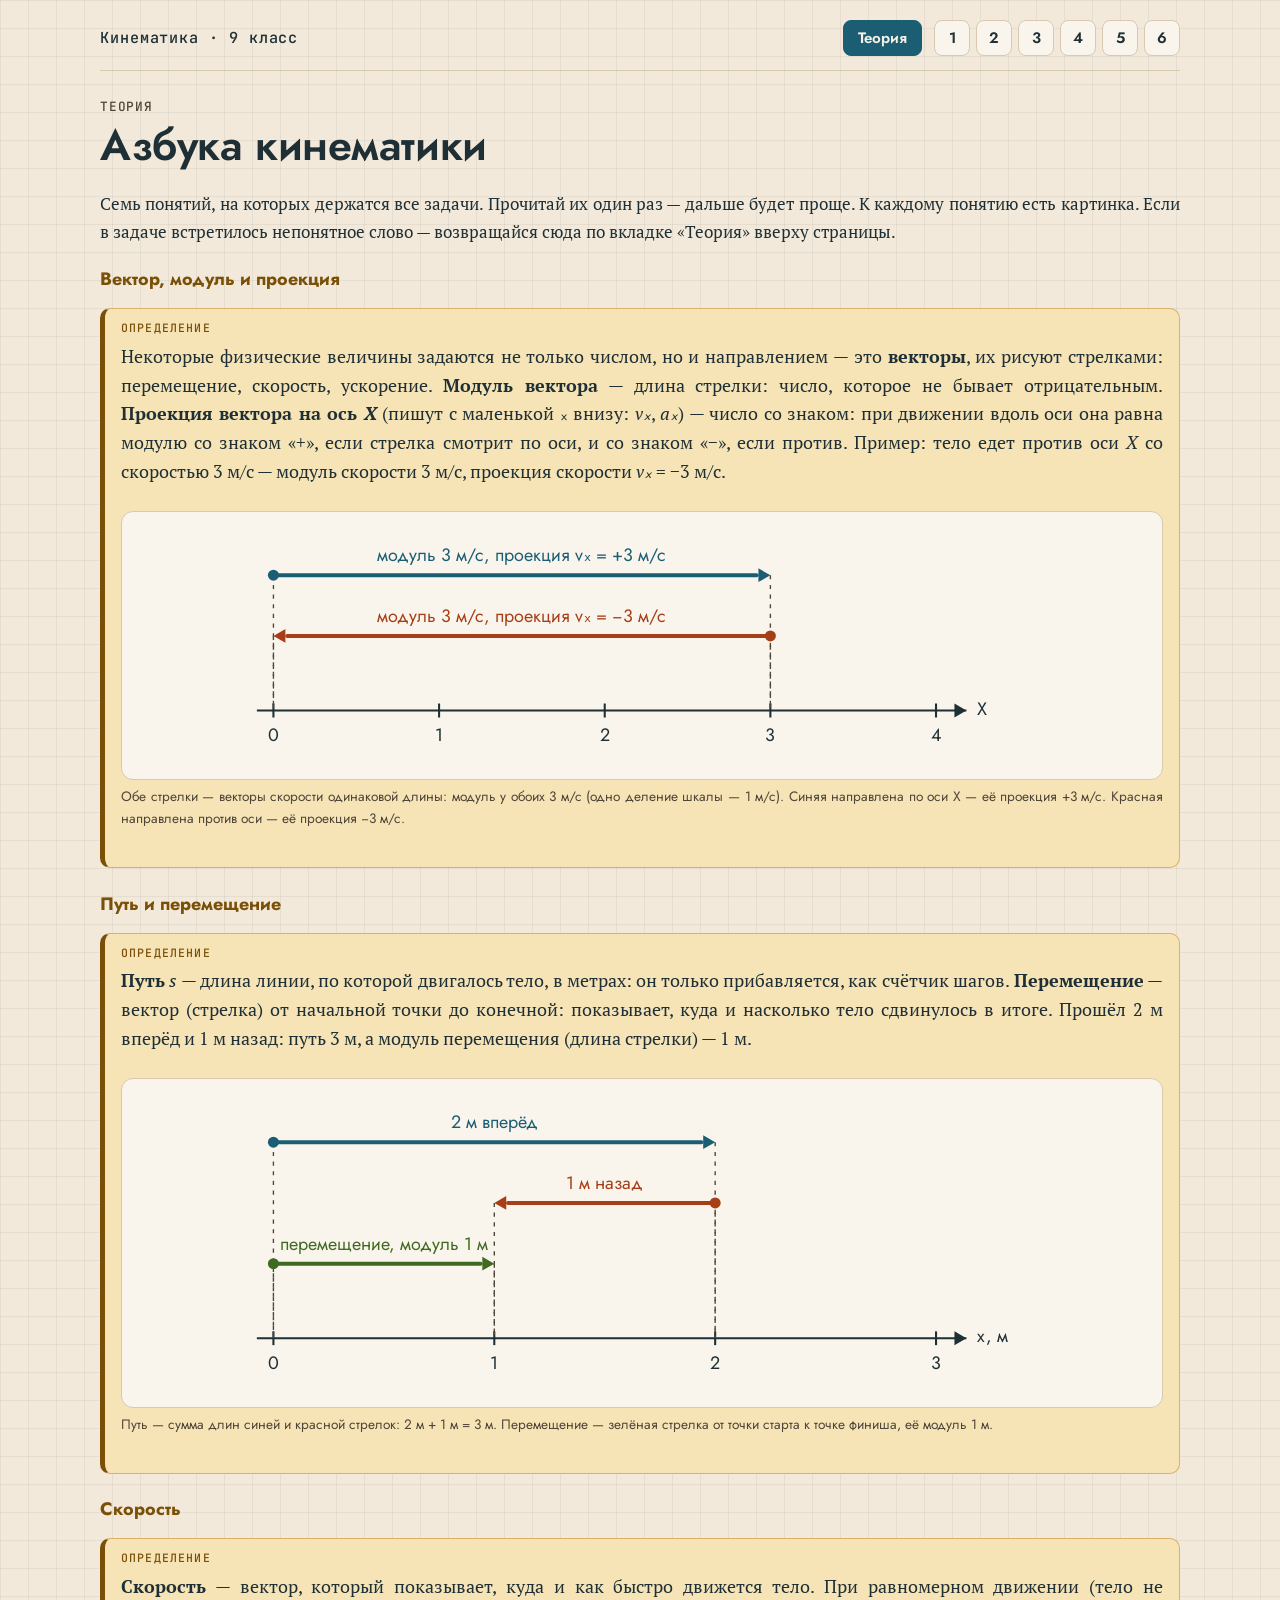
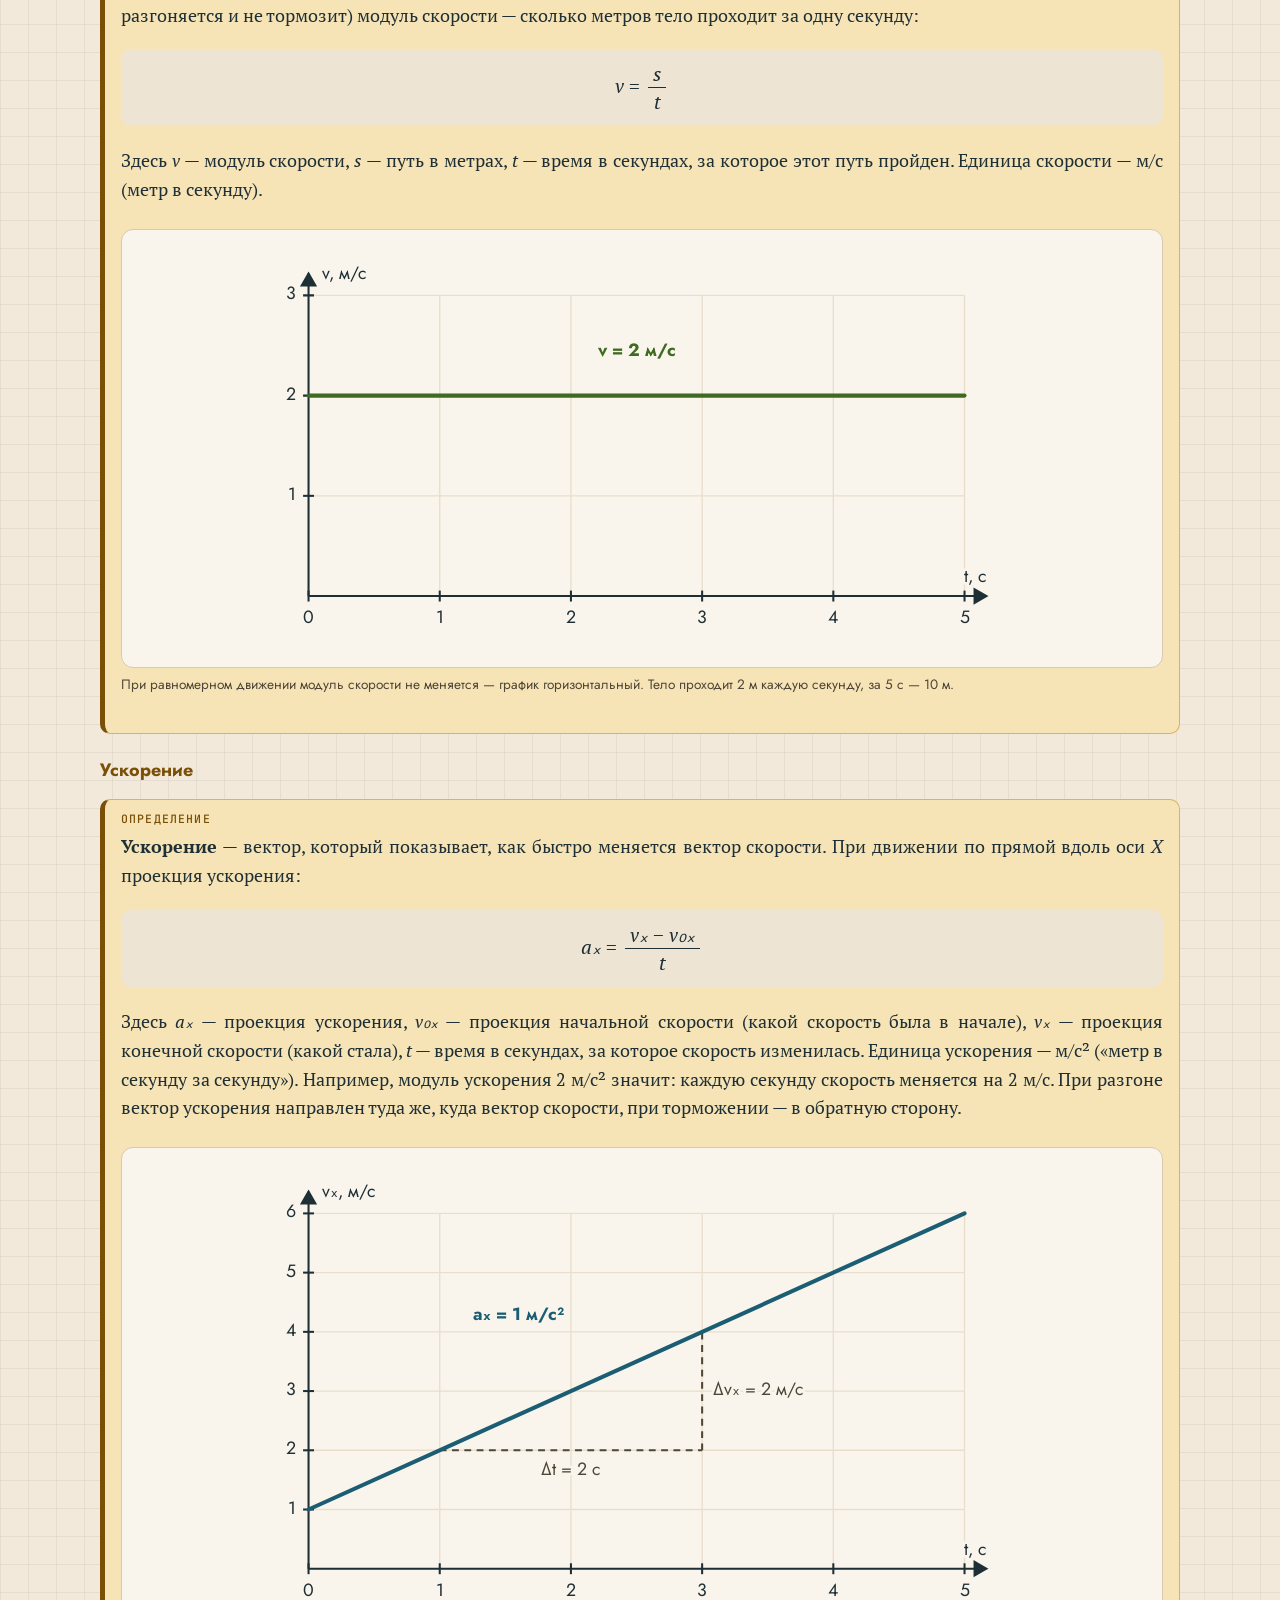
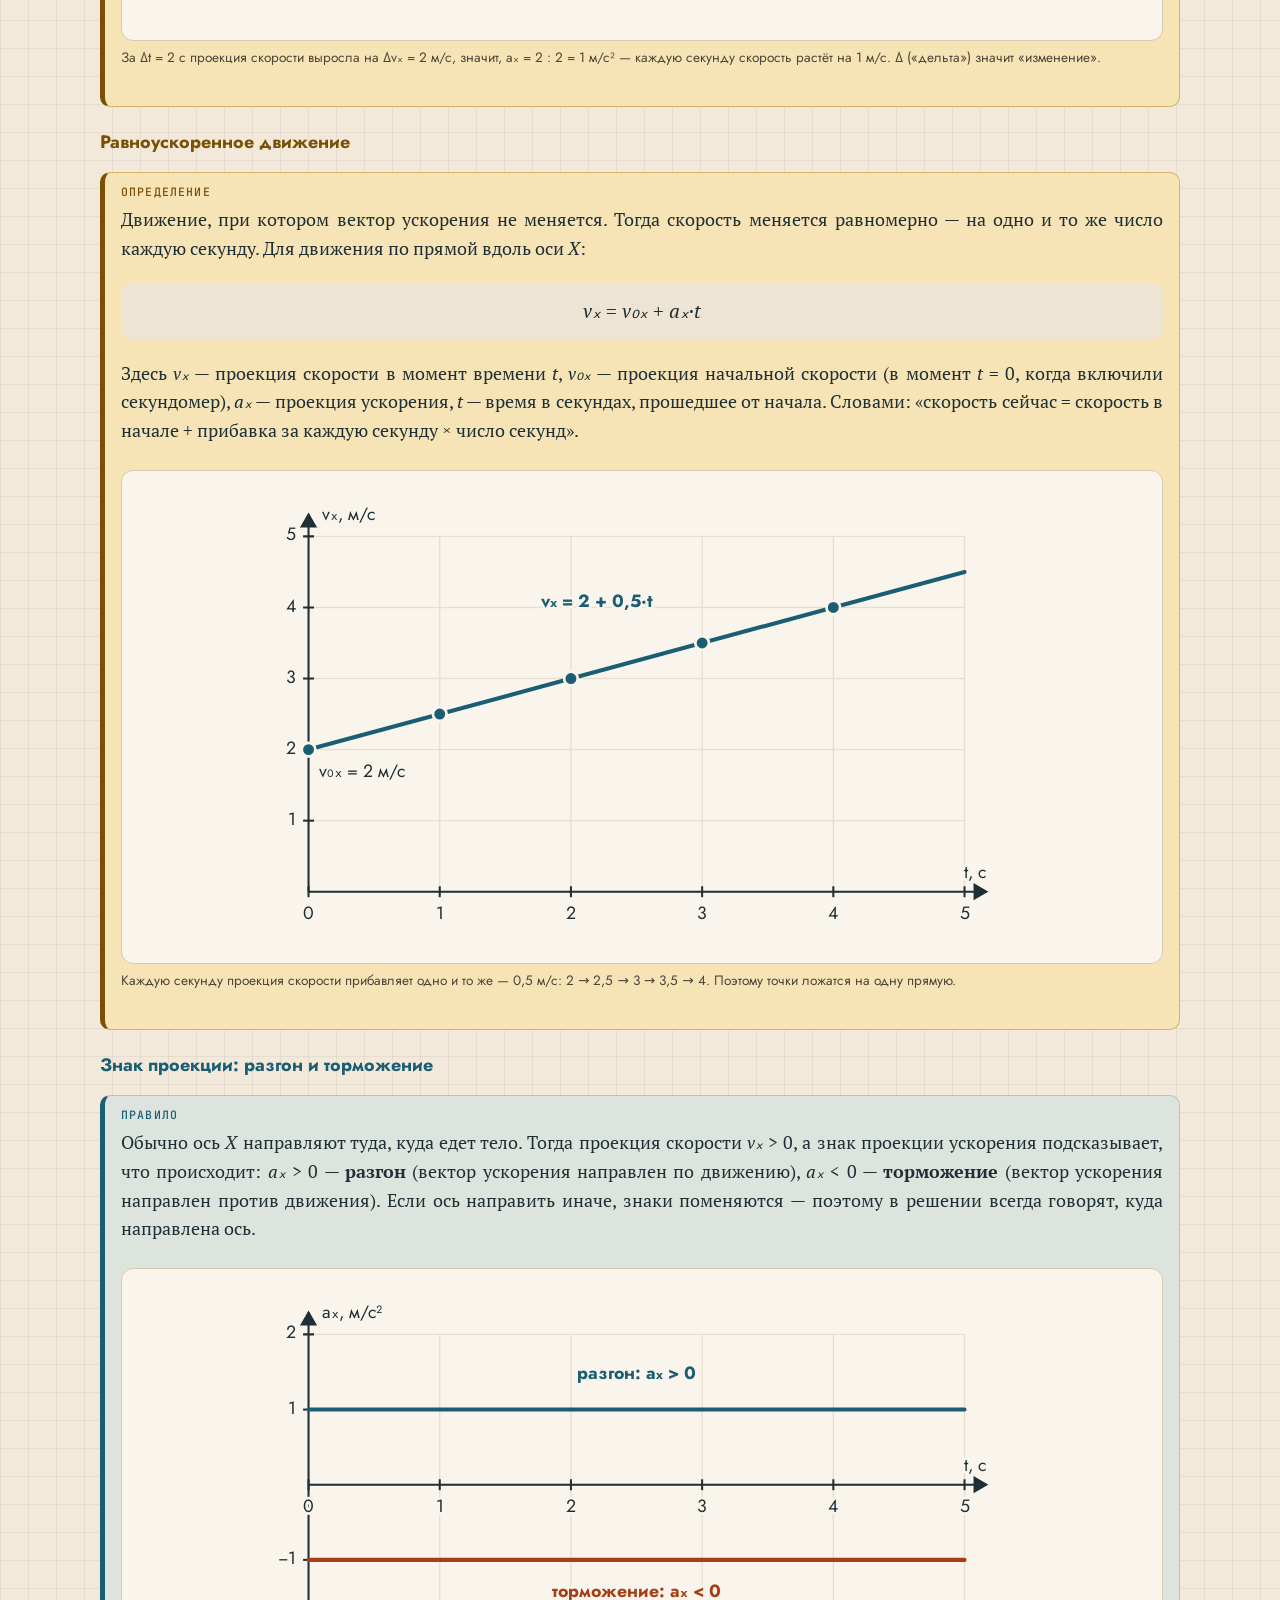
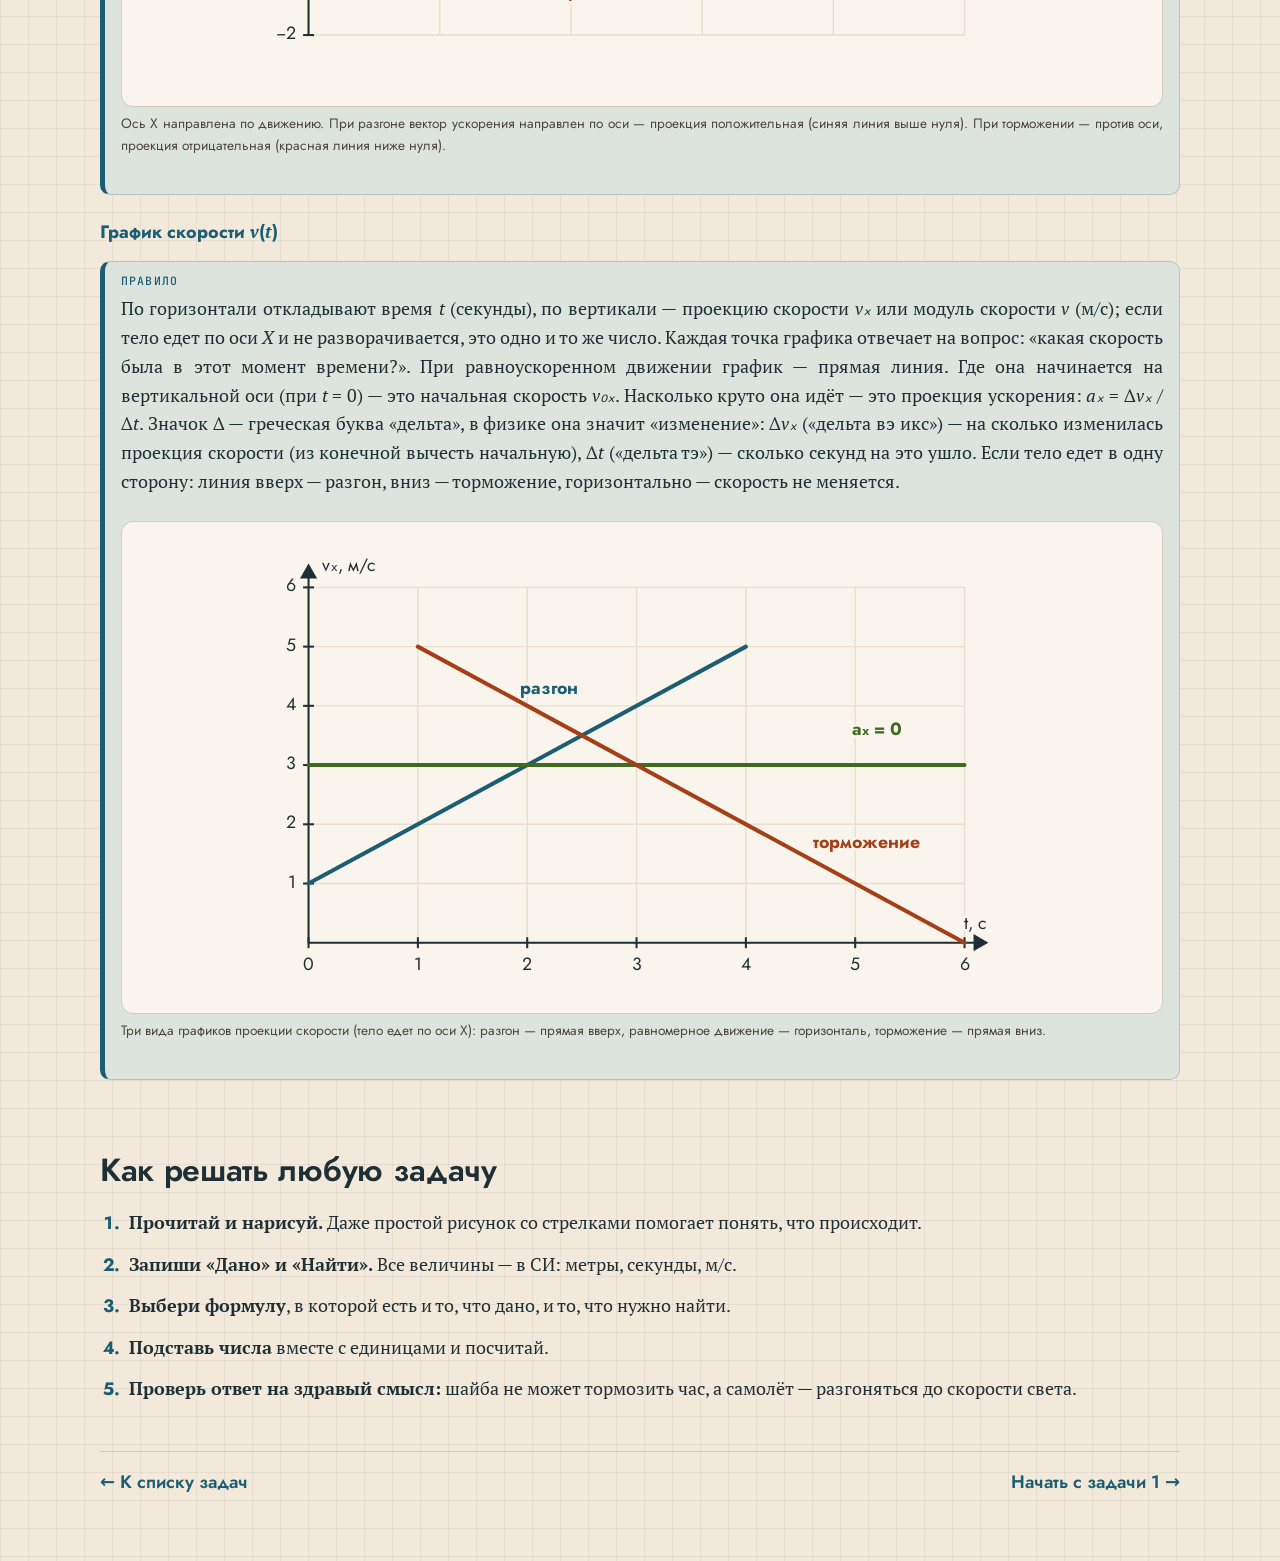
==== commit 7e338105: "Оформление «бумага», блоки определений и правил; подписи графиков не выходят за край на телефоне" ====
--- a/teoriya.html
+++ b/teoriya.html
@@ -7,9 +7,9 @@
   <meta name="description" content="Азбука кинематики для 9 класса: векторы, путь и перемещение, скорость, ускорение, графики">
   <link rel="preconnect" href="https://fonts.googleapis.com">
   <link rel="preconnect" href="https://fonts.gstatic.com" crossorigin>
-  <link rel="stylesheet" href="https://fonts.googleapis.com/css2?family=Golos+Text:wght@400;600;700&family=PT+Serif:ital,wght@0,400;0,700;1,400&display=swap">
-  <link rel="stylesheet" href="style.css?v=2">
-  <script src="graph.js" defer></script>
+  <link rel="stylesheet" href="https://fonts.googleapis.com/css2?family=Jost:wght@400;500;600;700&family=JetBrains+Mono:wght@400;500&family=PT+Serif:ital,wght@0,400;0,700;1,400&display=swap">
+  <link rel="stylesheet" href="style.css?v=4">
+  <script src="graph.js?v=2" defer></script>
 </head>
 <body>
 <div class="wrap">
@@ -70,7 +70,7 @@
       </dd>
 
       <dt>Знак проекции: разгон и торможение</dt>
-      <dd>Обычно ось <i class="v">X</i> направляют туда, куда едет тело. Тогда проекция скорости <i class="v">vₓ</i> &gt; 0, а знак проекции ускорения подсказывает, что происходит: <i class="v">aₓ</i> &gt; 0 — <b>разгон</b> (вектор ускорения направлен по движению), <i class="v">aₓ</i> &lt; 0 — <b>торможение</b> (вектор ускорения направлен против движения). Если ось направить иначе, знаки поменяются — поэтому в решении всегда говорят, куда направлена ось.
+      <dd class="rule">Обычно ось <i class="v">X</i> направляют туда, куда едет тело. Тогда проекция скорости <i class="v">vₓ</i> &gt; 0, а знак проекции ускорения подсказывает, что происходит: <i class="v">aₓ</i> &gt; 0 — <b>разгон</b> (вектор ускорения направлен по движению), <i class="v">aₓ</i> &lt; 0 — <b>торможение</b> (вектор ускорения направлен против движения). Если ось направить иначе, знаки поменяются — поэтому в решении всегда говорят, куда направлена ось.
         <figure class="fig">
           <div class="graph" data-graph='{"title":"Знак проекции ускорения при разгоне и торможении","w":480,"h":220,"x":{"min":0,"max":5,"step":1,"label":"t, с"},"y":{"min":-2,"max":2,"step":1,"label":"aₓ, м/с²"},"lines":[{"pts":[[0,1],[5,1]],"c":"blue","label":"разгон: aₓ &gt; 0","at":[2.5,1.4]},{"pts":[[0,-1],[5,-1]],"c":"red","label":"торможение: aₓ &lt; 0","at":[2.5,-1.5]}]}'></div>
           <figcaption>Ось X направлена по движению. При разгоне вектор ускорения направлен по оси — проекция положительная (синяя линия выше нуля). При торможении — против оси, проекция отрицательная (красная линия ниже нуля).</figcaption>
@@ -78,7 +78,7 @@
       </dd>
 
       <dt>График скорости <i class="v">v</i>(<i class="v">t</i>)</dt>
-      <dd>По горизонтали откладывают время <i class="v">t</i> (секунды), по вертикали — проекцию скорости <i class="v">vₓ</i> или модуль скорости <i class="v">v</i> (м/с); если тело едет по оси <i class="v">X</i> и не разворачивается, это одно и то же число. Каждая точка графика отвечает на вопрос: «какая скорость была в этот момент времени?». При равноускоренном движении график — прямая линия. Где она начинается на вертикальной оси (при <i class="v">t</i> = 0) — это начальная скорость <i class="v">v₀ₓ</i>. Насколько круто она идёт — это проекция ускорения: <i class="v">aₓ</i> = Δ<i class="v">vₓ</i> / Δ<i class="v">t</i>. Значок Δ — греческая буква «дельта», в физике она значит «изменение»: Δ<i class="v">vₓ</i> («дельта вэ икс») — на сколько изменилась проекция скорости (из конечной вычесть начальную), Δ<i class="v">t</i> («дельта тэ») — сколько секунд на это ушло. Если тело едет в одну сторону: линия вверх — разгон, вниз — торможение, горизонтально — скорость не меняется.
+      <dd class="rule">По горизонтали откладывают время <i class="v">t</i> (секунды), по вертикали — проекцию скорости <i class="v">vₓ</i> или модуль скорости <i class="v">v</i> (м/с); если тело едет по оси <i class="v">X</i> и не разворачивается, это одно и то же число. Каждая точка графика отвечает на вопрос: «какая скорость была в этот момент времени?». При равноускоренном движении график — прямая линия. Где она начинается на вертикальной оси (при <i class="v">t</i> = 0) — это начальная скорость <i class="v">v₀ₓ</i>. Насколько круто она идёт — это проекция ускорения: <i class="v">aₓ</i> = Δ<i class="v">vₓ</i> / Δ<i class="v">t</i>. Значок Δ — греческая буква «дельта», в физике она значит «изменение»: Δ<i class="v">vₓ</i> («дельта вэ икс») — на сколько изменилась проекция скорости (из конечной вычесть начальную), Δ<i class="v">t</i> («дельта тэ») — сколько секунд на это ушло. Если тело едет в одну сторону: линия вверх — разгон, вниз — торможение, горизонтально — скорость не меняется.
         <figure class="fig">
           <div class="graph" data-graph='{"title":"Разгон, равномерное движение и торможение на графике скорости","w":480,"h":260,"x":{"min":0,"max":6,"step":1,"label":"t, с"},"y":{"min":0,"max":6,"step":1,"label":"vₓ, м/с"},"lines":[{"pts":[[0,1],[4,5]],"c":"blue","label":"разгон","at":[2.2,4.2]},{"pts":[[0,3],[6,3]],"c":"green","label":"aₓ = 0","at":[5.2,3.5]},{"pts":[[1,5],[6,0]],"c":"red","label":"торможение","at":[5.1,1.6]}]}'></div>
           <figcaption>Три вида графиков проекции скорости (тело едет по оси X): разгон — прямая вверх, равномерное движение — горизонталь, торможение — прямая вниз.</figcaption>
--- a/style.css
+++ b/style.css
@@ -1,58 +1,71 @@
 :root {
-  --bg: #F6F8FB;
-  --paper: #FFFFFF;
-  --surface: #EDF2F9;
-  --ink: #16233B;
-  --muted: #5B6B85;
-  --line: #D3DDEA;
-  --grid: #E1E9F4;
-  --blue: #2F5FD0;
-  --blue-tint: #E8EFFD;
-  --blue-soft: #BFD0F5;
-  --red: #C8372D;
-  --red-tint: #FBEAE8;
-  --green: #1C7F53;
-  --green-tint: #E3F4EC;
-  --on-accent: #FFFFFF;
-  --font-ui: "Golos Text", system-ui, -apple-system, "Segoe UI", Roboto, Arial, sans-serif;
+  --bg: #F2E9DA;
+  --paper: #FAF5EC;
+  --surface: #EEE4D3;
+  --ink: #1E2F35;
+  --muted: #4E4638;
+  --line: #D8C9B0;
+  --grid: #E9DECC;
+  --page-grid: rgba(47, 66, 72, .07);
+  --blue: #1B5E74;
+  --blue-tint: #DDE4DE;
+  --blue-soft: #B4C4C1;
+  --red: #A63F18;
+  --red-tint: #F2DDCF;
+  --green: #3F6A22;
+  --green-tint: #E2E6CE;
+  --on-accent: #F7F0E4;
+  --def: #7A4F06;
+  --def-tint: #F6E3B6;
+  --def-line: #D9B266;
+  --font-ui: "Jost", "Futura", "Century Gothic", system-ui, sans-serif;
   --font-text: "PT Serif", Georgia, "Times New Roman", serif;
+  --font-mono: "JetBrains Mono", ui-monospace, "Cascadia Mono", Consolas, monospace;
 }
 
 @media (prefers-color-scheme: dark) { :root:not([data-theme="light"]) {
-  --bg: #0F1522;
-  --paper: #141C2B;
-  --surface: #1A2436;
-  --ink: #E4EAF4;
-  --muted: #98A7C0;
-  --line: #2A3852;
-  --grid: #1F2A3F;
-  --blue: #86A8FF;
-  --blue-tint: #1B2745;
-  --blue-soft: #34487A;
-  --red: #FF8074;
-  --red-tint: #3A1E22;
-  --green: #57D39F;
-  --green-tint: #16342A;
-  --on-accent: #0F1522;
+  --bg: #1C2528;
+  --paper: #243034;
+  --surface: #2B393E;
+  --ink: #F8F0E3;
+  --muted: #D2C6B0;
+  --line: #3E4E53;
+  --grid: #304045;
+  --page-grid: rgba(239, 228, 210, .05);
+  --blue: #8ECBDD;
+  --blue-tint: #22373D;
+  --blue-soft: #3F5B62;
+  --red: #F09866;
+  --red-tint: #3F2B23;
+  --green: #B3D67F;
+  --green-tint: #2C3725;
+  --on-accent: #1C2528;
+  --def: #EDC274;
+  --def-tint: #3A3020;
+  --def-line: #7A6334;
   color-scheme: dark;
 } }
 
 :root[data-theme="dark"] {
-  --bg: #0F1522;
-  --paper: #141C2B;
-  --surface: #1A2436;
-  --ink: #E4EAF4;
-  --muted: #98A7C0;
-  --line: #2A3852;
-  --grid: #1F2A3F;
-  --blue: #86A8FF;
-  --blue-tint: #1B2745;
-  --blue-soft: #34487A;
-  --red: #FF8074;
-  --red-tint: #3A1E22;
-  --green: #57D39F;
-  --green-tint: #16342A;
-  --on-accent: #0F1522;
+  --bg: #1C2528;
+  --paper: #243034;
+  --surface: #2B393E;
+  --ink: #F8F0E3;
+  --muted: #D2C6B0;
+  --line: #3E4E53;
+  --grid: #304045;
+  --page-grid: rgba(239, 228, 210, .05);
+  --blue: #8ECBDD;
+  --blue-tint: #22373D;
+  --blue-soft: #3F5B62;
+  --red: #F09866;
+  --red-tint: #3F2B23;
+  --green: #B3D67F;
+  --green-tint: #2C3725;
+  --on-accent: #1C2528;
+  --def: #EDC274;
+  --def-tint: #3A3020;
+  --def-line: #7A6334;
   color-scheme: dark;
 }
 
@@ -95,6 +108,9 @@
   hyphens: auto;
   -webkit-hyphens: auto;
 }
+
+.sqrt { white-space: nowrap; }
+.sqrt .rad { display: inline-block; border-top: 1.5px solid currentColor; line-height: 1.15; padding: 1px .12em 0 .08em; margin-left: .02em; }
 
 i.v {
   font-style: italic;
@@ -386,11 +402,35 @@
 .graph svg {
   display: block;
   width: 100%;
-  max-width: 820px;
-  margin: 0 auto;
   height: auto;
   min-width: 300px;
 }
+
+div.vec {
+  background: var(--paper);
+  border: 1px solid var(--line);
+  border-radius: 12px;
+  padding: 8px;
+  overflow-x: auto;
+}
+
+.tabs { display: flex; gap: 8px; margin: 22px 0 6px; border-bottom: 2px solid var(--line); flex-wrap: wrap; }
+.tabs [role="tab"] { font-family: var(--font-ui); font-weight: 700; font-size: 1.05rem; padding: 10px 22px; border: 1px solid var(--line); border-bottom: none; border-radius: 10px 10px 0 0; background: var(--surface); color: var(--muted); cursor: pointer; margin-bottom: -2px; }
+.tabs [role="tab"][aria-selected="true"] { background: var(--paper); color: var(--blue); border-color: var(--blue); border-bottom: 2px solid var(--paper); }
+.tabpanel { position: relative; }
+.tabpanel.off { position: absolute; left: -99999px; top: 0; width: 1080px; visibility: hidden; }
+.toc { display: flex; flex-wrap: wrap; gap: 6px 18px; font-family: var(--font-ui); font-size: .95rem; margin: 14px 0 4px; }
+.intro { color: var(--ink); }
+h4 { font-family: var(--font-ui); font-weight: 600; font-size: 1rem; margin: 1.2em 0 .3em; }
+.tabpanel > h2 { margin-top: 2em; padding-top: .6em; border-top: 1px solid var(--line); }
+
+div.vec svg { display: block; max-width: 100%; height: auto; margin: 0 auto; }
+.g-text { paint-order: stroke fill; stroke: var(--paper); stroke-width: 4px; stroke-linejoin: round; }
+.g-lbl { font-size: 16px; font-weight: 700; font-style: italic; }
+.g-name { font-style: italic; }
+
+i.vec { position: relative; display: inline-block; padding-top: .18em; }
+i.vec::before { content: ""; position: absolute; left: .05em; right: .05em; top: .06em; border-top: 1.5px solid currentColor; }
 
 .legend {
   font-size: .95rem;
@@ -572,3 +612,26 @@
     scroll-behavior: auto !important;
   }
 }
+
+/* «Бумажная» тема: сетка на фоне, геометрические заголовки, моноширинные подписи */
+body { background-image: linear-gradient(var(--page-grid) 1px, transparent 1px), linear-gradient(90deg, var(--page-grid) 1px, transparent 1px); background-size: 28px 28px; }
+h1, h2 { font-weight: 600; letter-spacing: -.01em; }
+h1 { font-size: clamp(1.8rem, 5vw, 2.7rem); }
+h1 .num, .label, .tag, .toc, .home { font-family: var(--font-mono); letter-spacing: .06em; }
+h1 .num { color: var(--muted); font-weight: 500; }
+.home { font-weight: 500; }
+h2 { font-size: clamp(1.55rem, 3.6vw, 2rem); line-height: 1.2; }
+h3 { font-size: clamp(1.25rem, 2.8vw, 1.45rem); font-weight: 600; line-height: 1.25; margin: 1.6em 0 .5em; }
+h4 { font-size: clamp(1.1rem, 2.2vw, 1.2rem); }
+.tabs [role="tab"] { font-size: 1.15rem; }
+i.vec::before { left: .15em; right: -.06em; }
+.def, dl.terms dd { background: var(--def-tint); border: 1px solid var(--def-line); border-left: 5px solid var(--def); border-radius: 10px; padding: 10px 16px 12px; margin: .8em 0 1.2em; }
+.def::before, dl.terms dd::before { content: "Определение"; display: block; font-family: var(--font-mono); font-size: .72rem; font-weight: 500; letter-spacing: .1em; text-transform: uppercase; color: var(--def); margin-bottom: 4px; }
+.def > b:first-child, dl.terms dt { color: var(--def); }
+dl.terms dd div.vec, dl.terms dd div.graph { background: var(--paper); }
+dl.terms dd.rule { background: var(--blue-tint); border-color: var(--blue-soft); border-left-color: var(--blue); }
+dl.terms dd.rule::before { content: "Правило"; color: var(--blue); }
+dl.terms dt:has(+ dd.rule) { color: var(--blue); }
+.graph svg { max-width: 820px; margin: 0 auto; }
+.intro.def { color: var(--ink); }
+.lead b, .intro b { color: var(--red); }
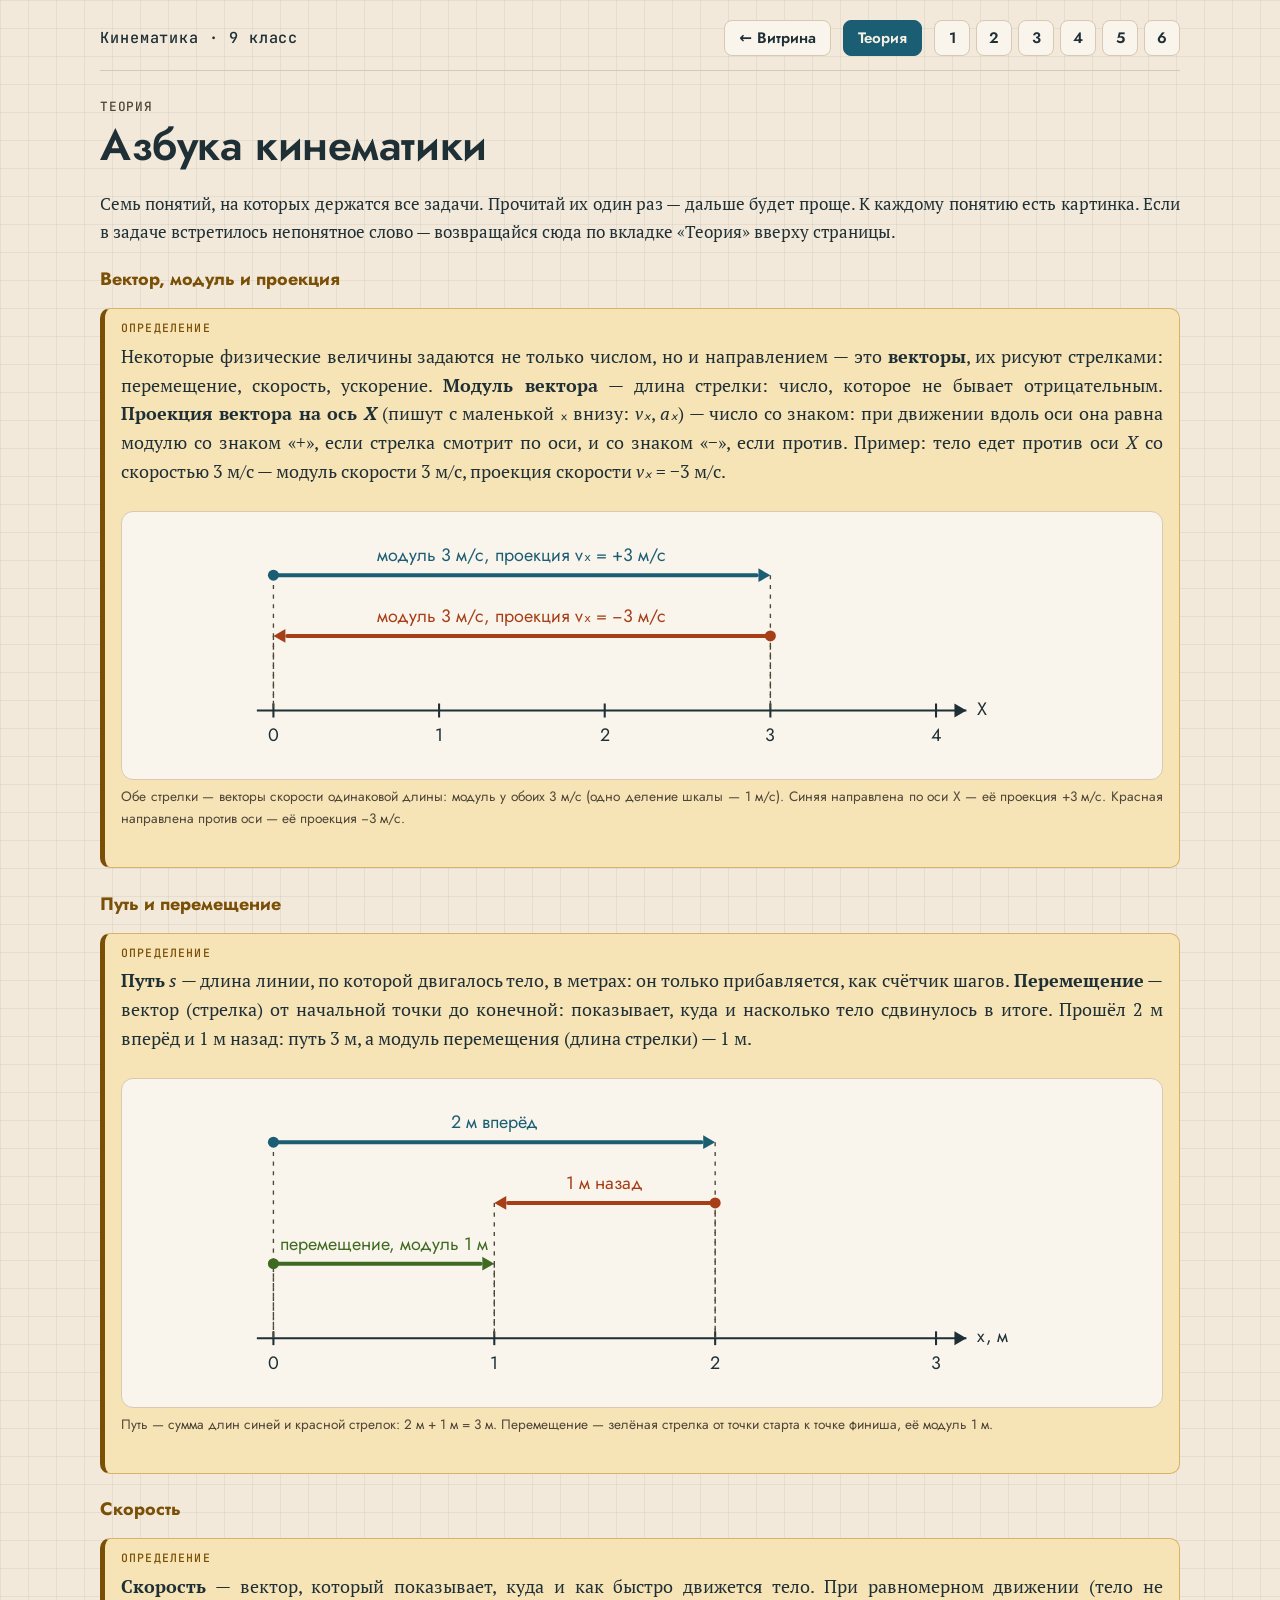
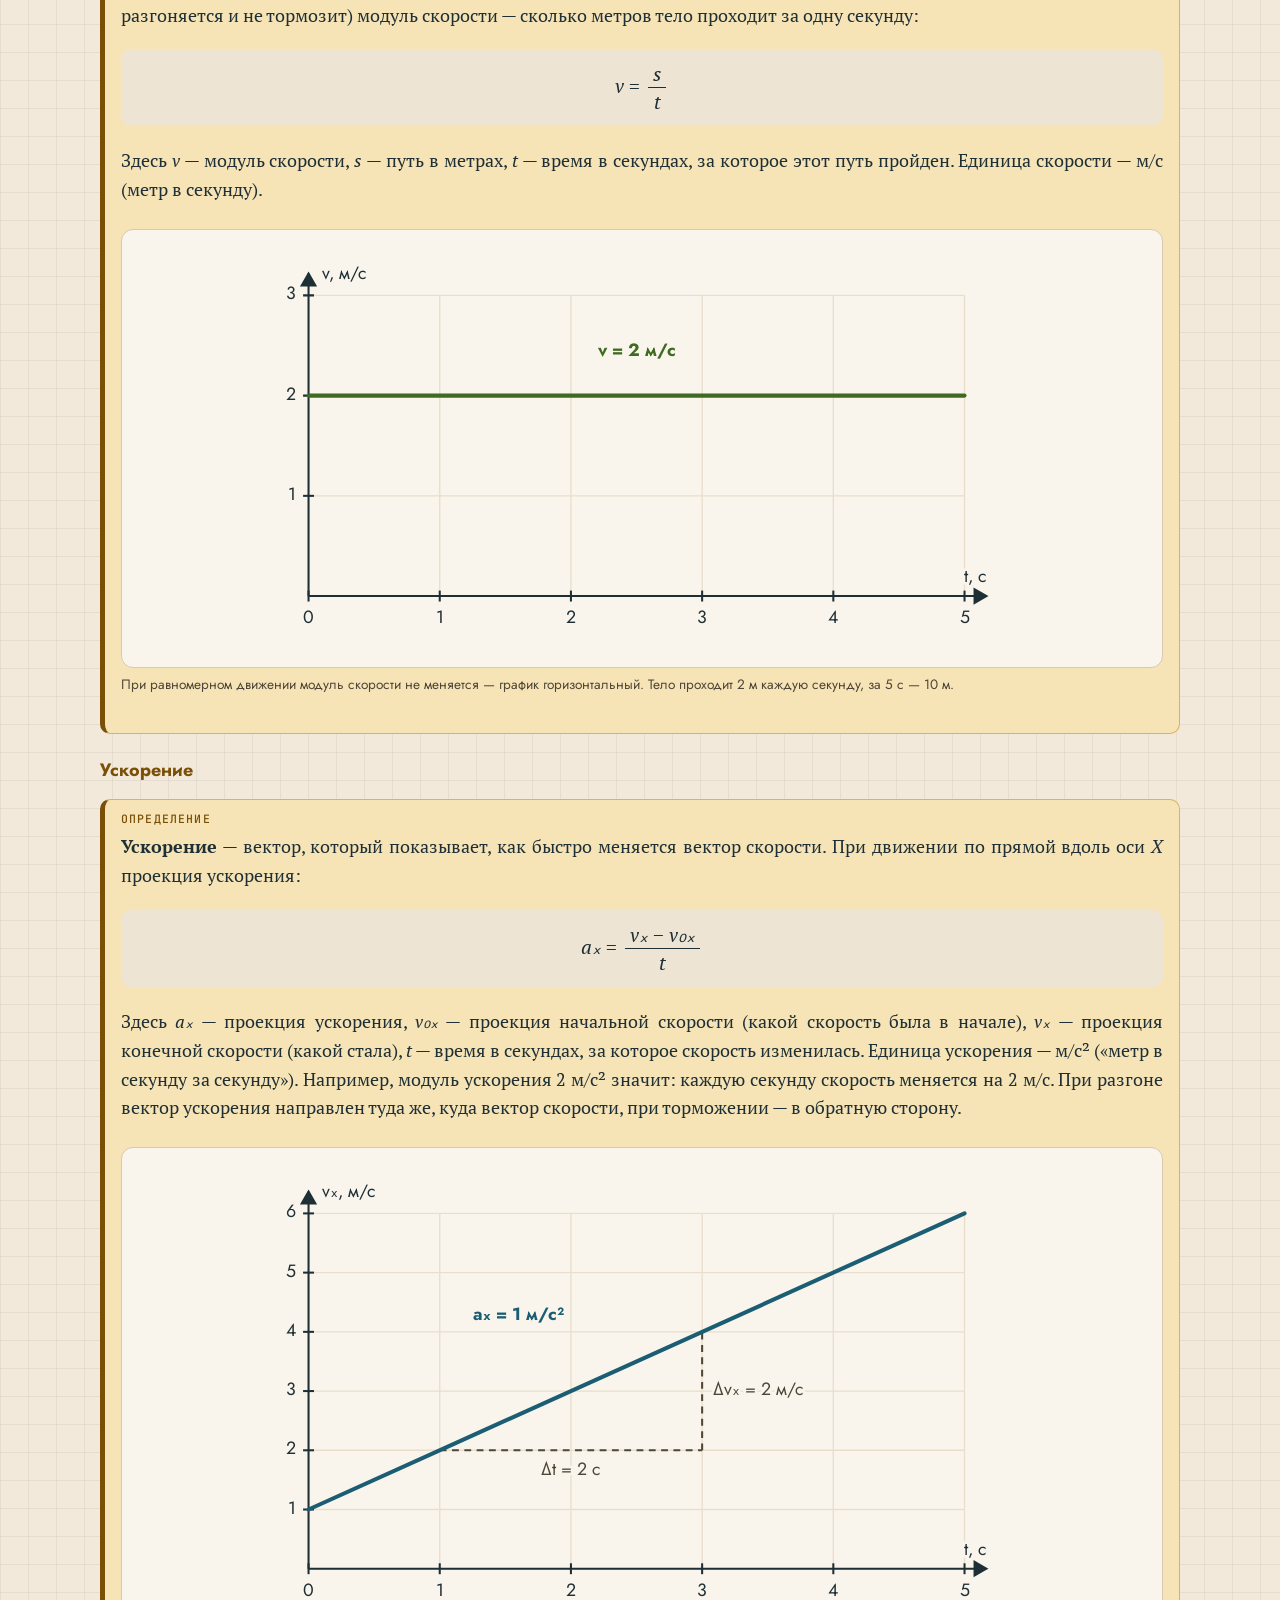
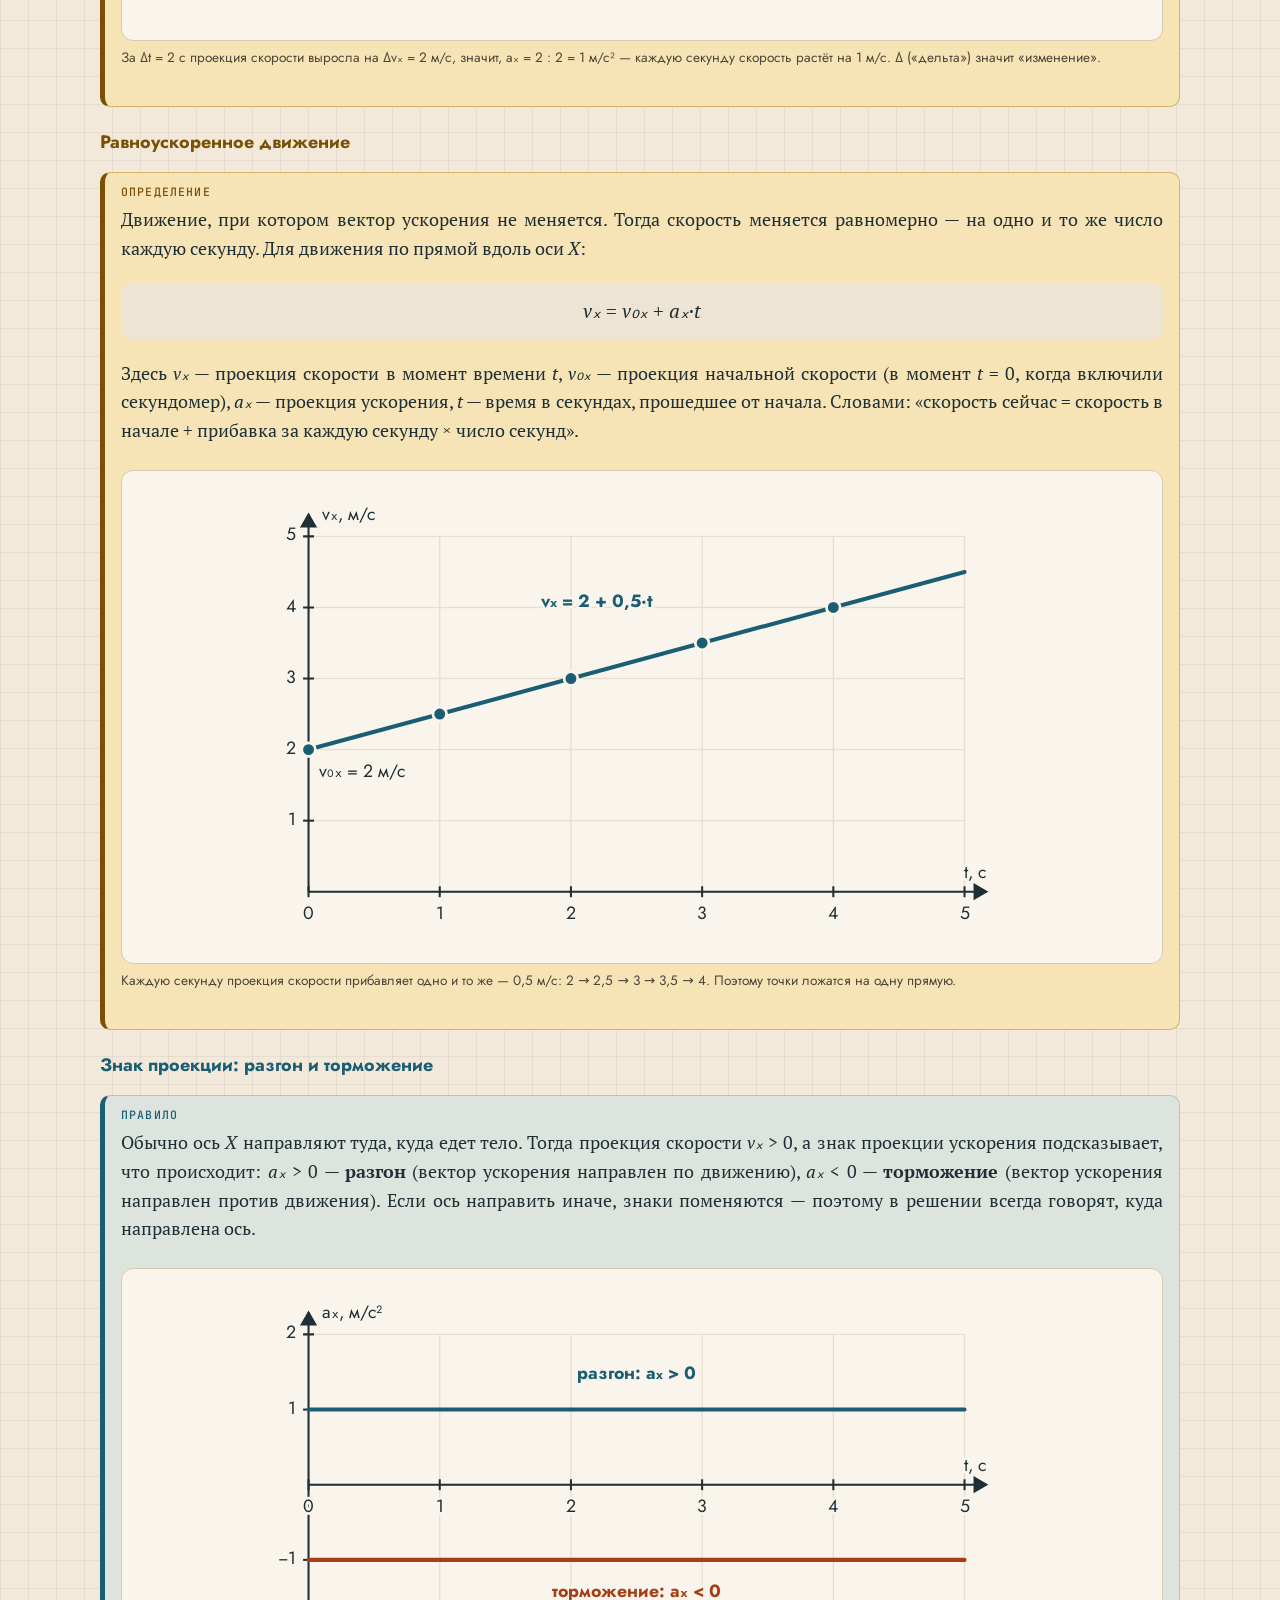
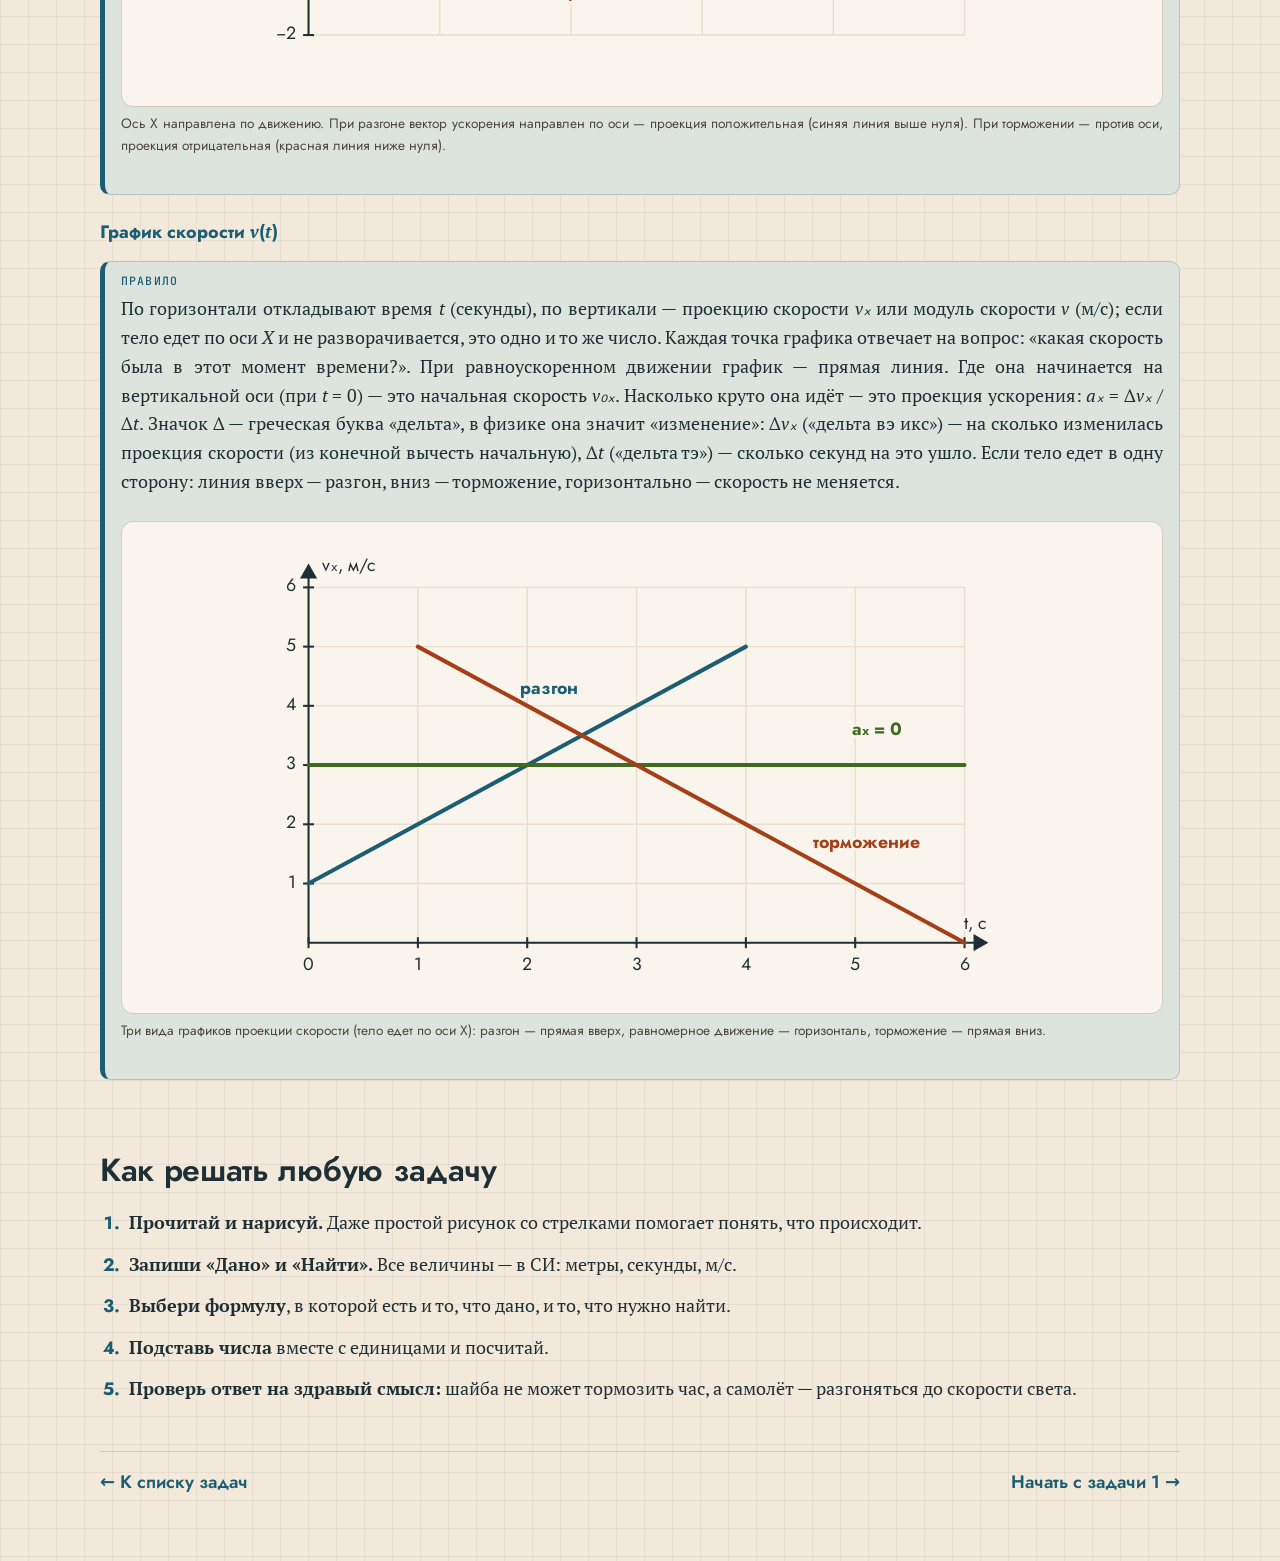
==== commit 730ca144: "Ссылка «← Витрина» на каждой странице" ====
--- a/teoriya.html
+++ b/teoriya.html
@@ -16,6 +16,7 @@
   <header class="top">
     <a class="home" href="index.html">Кинематика · 9 класс</a>
     <nav class="tasks" aria-label="Разделы">
+      <a class="theory" href="https://verter73.github.io/school-pages/">← Витрина</a>
       <a class="theory" href="teoriya.html" aria-current="page">Теория</a>
       <a href="zadacha-1.html" title="Задача 1">1</a>
       <a href="zadacha-2.html" title="Задача 2">2</a>
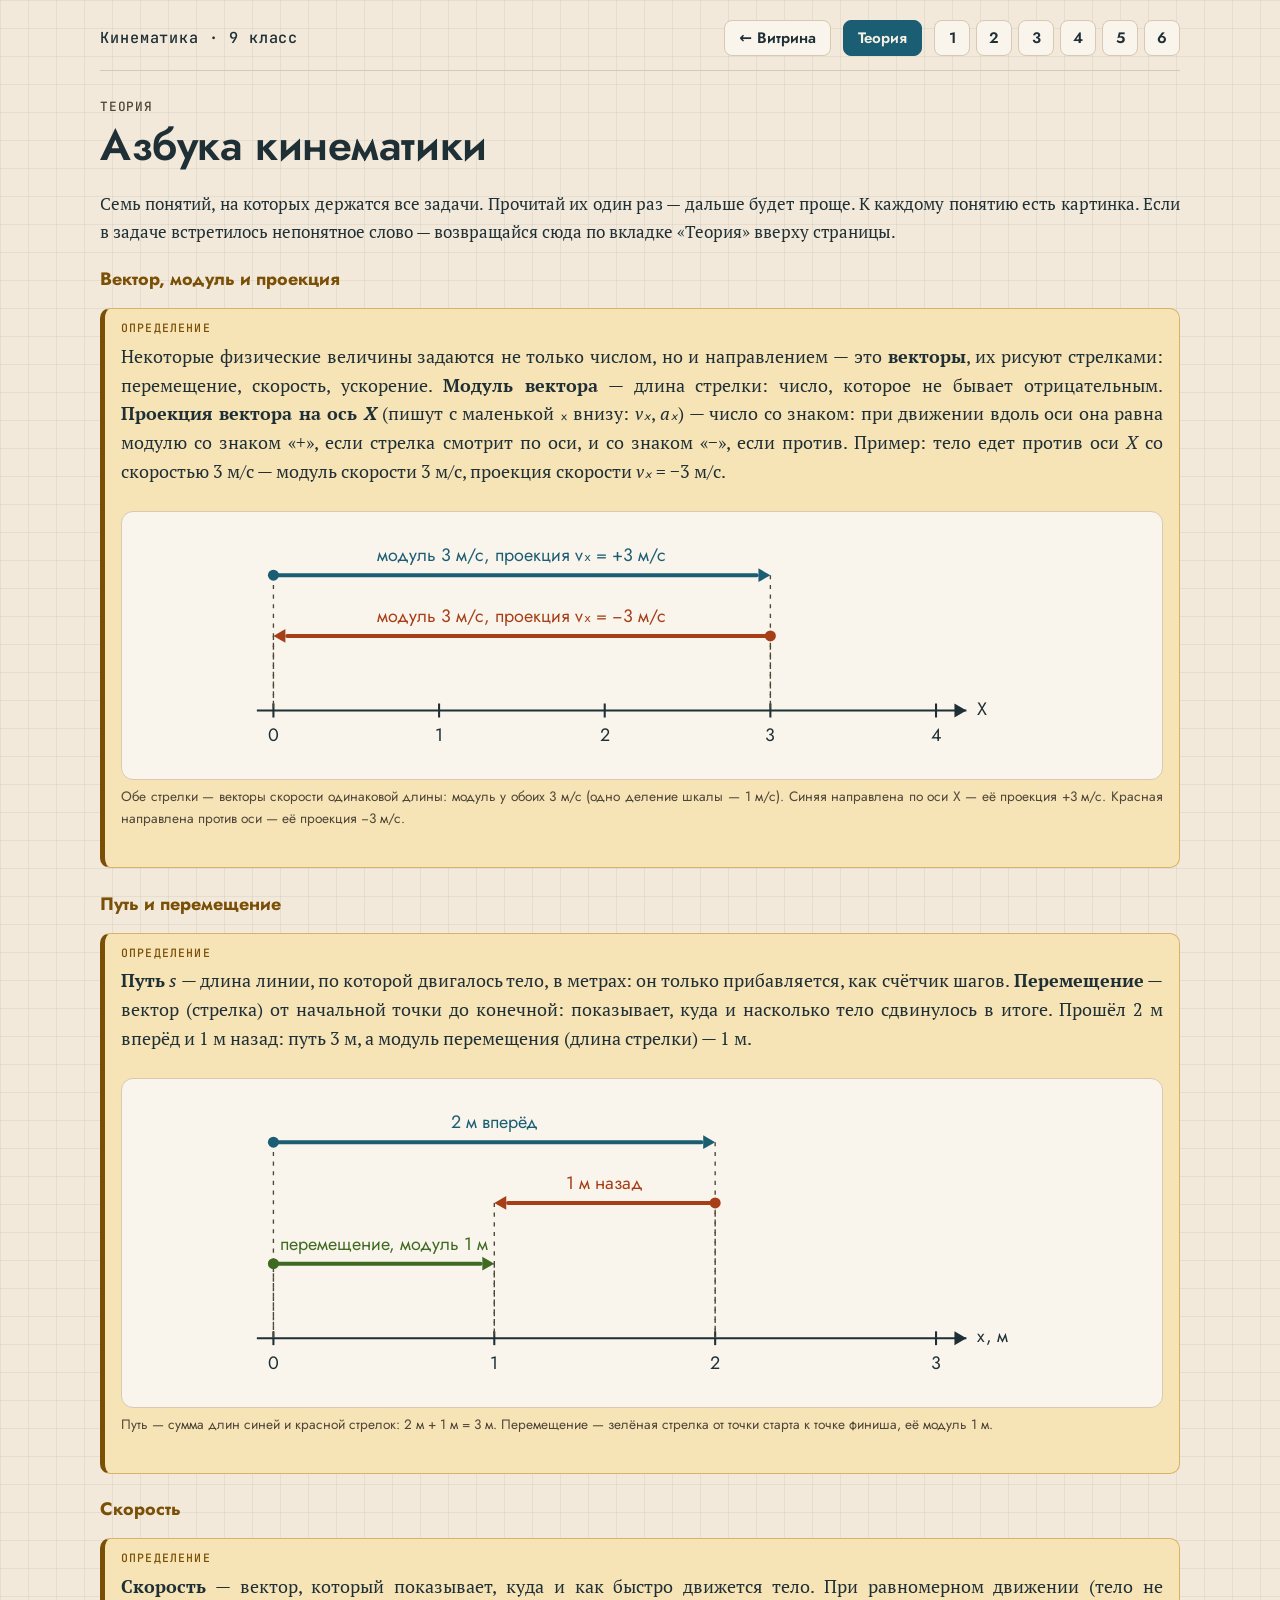
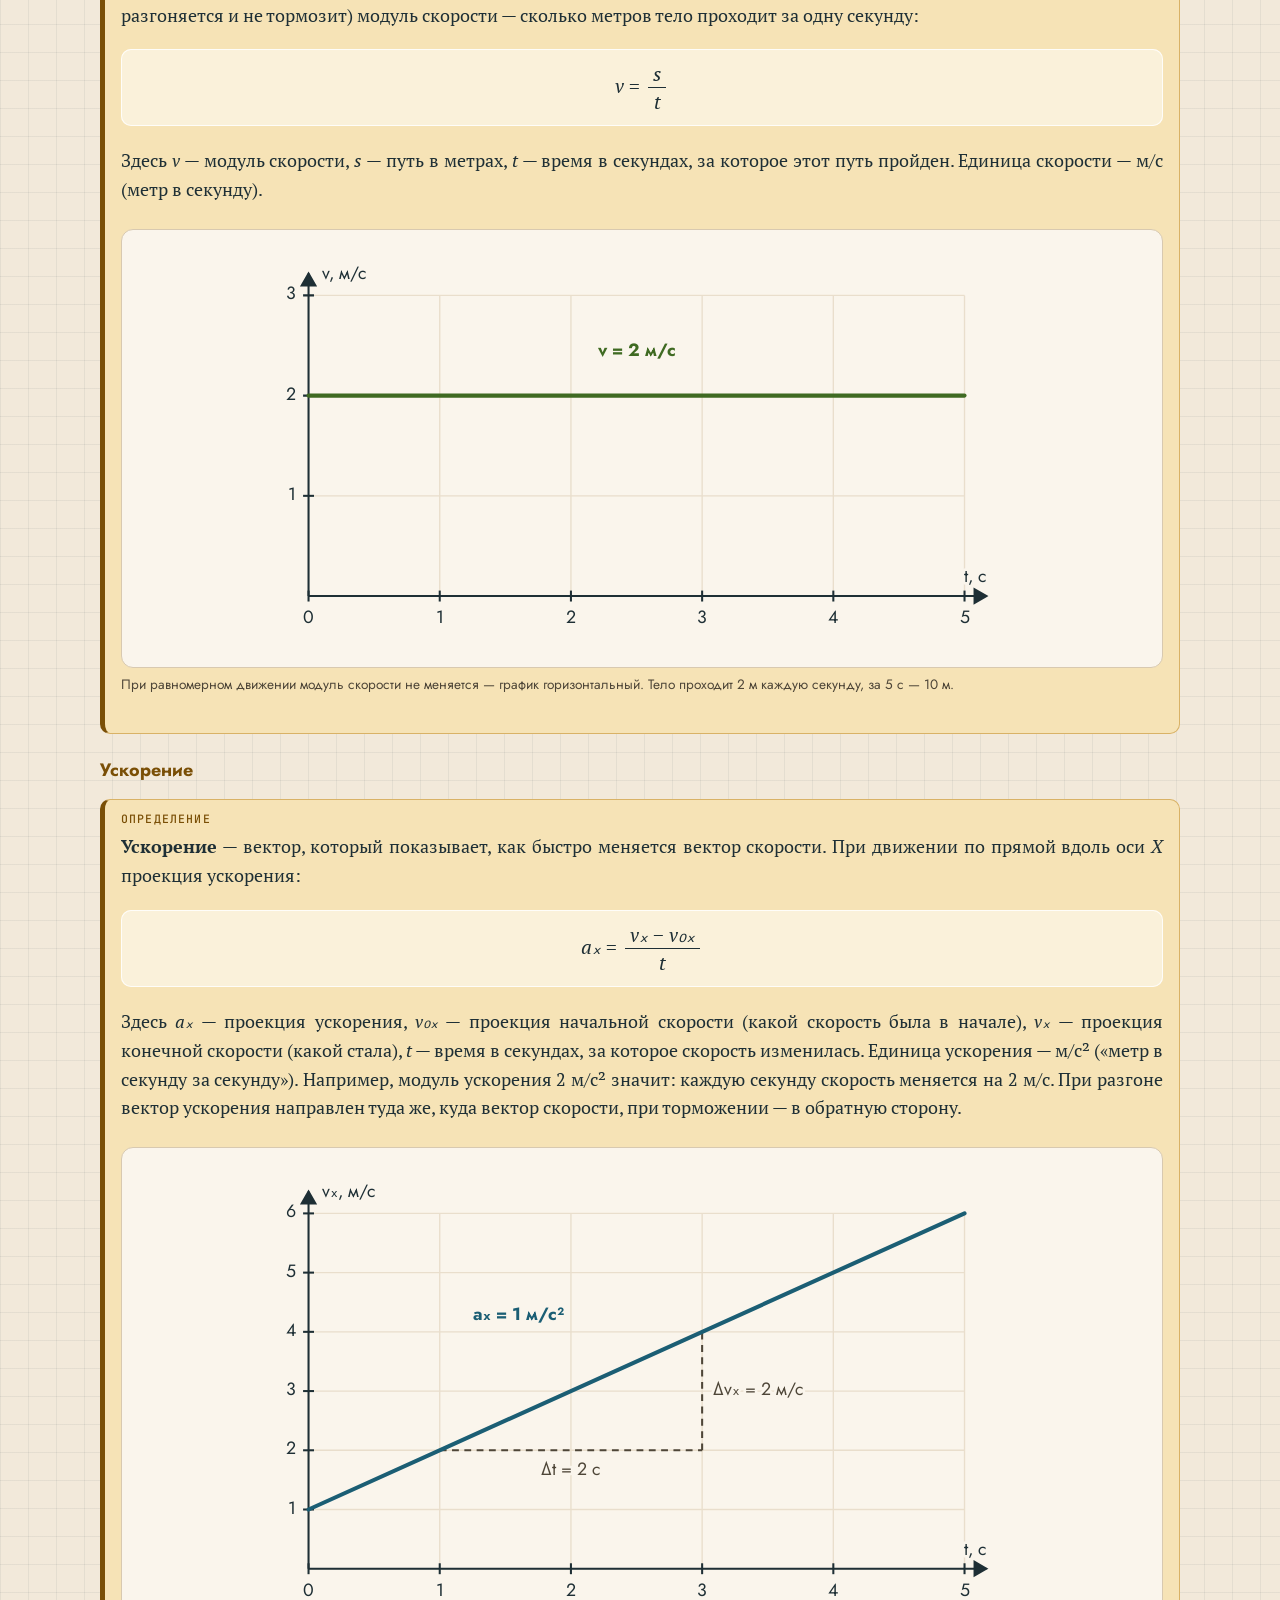
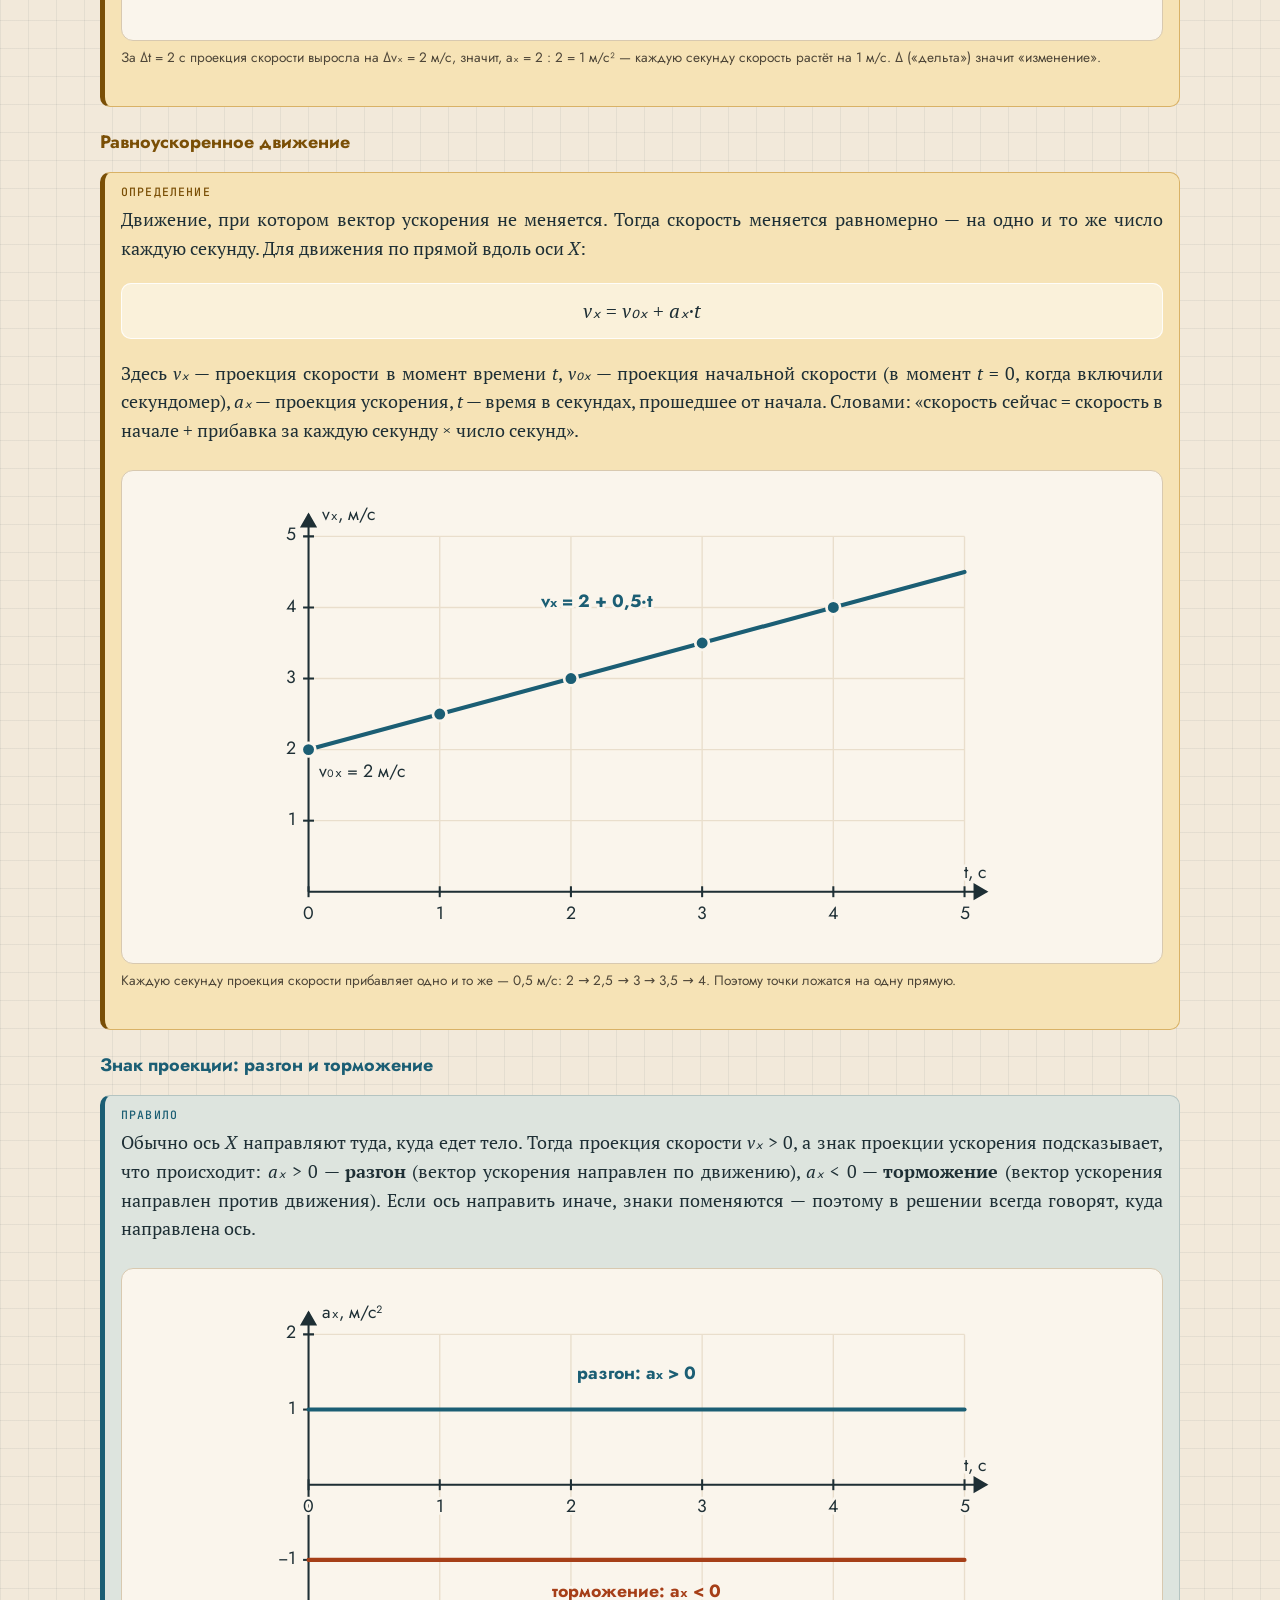
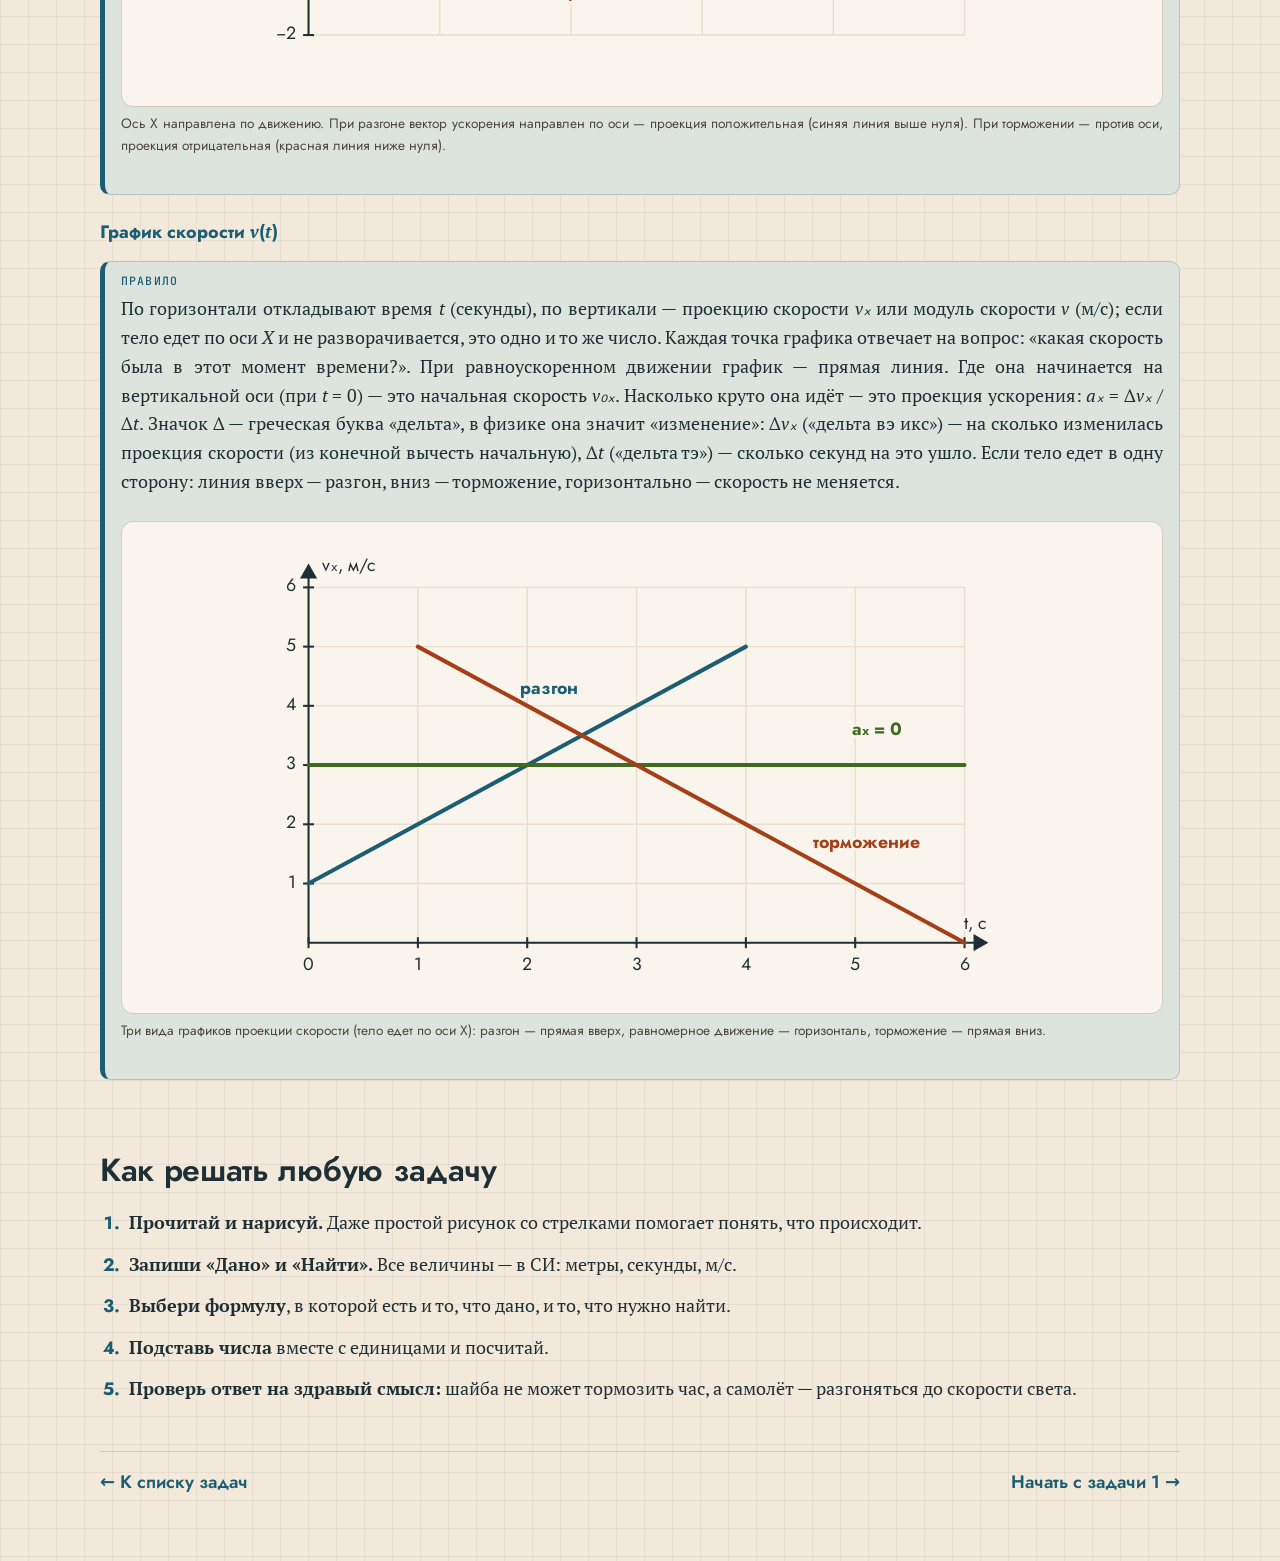
==== commit 965edfa2: "Формула внутри цветного блока — светлая подложка вместо бежевого фона; расшифровка букв в блоке тем " ====
--- a/teoriya.html
+++ b/teoriya.html
@@ -8,7 +8,7 @@
   <link rel="preconnect" href="https://fonts.googleapis.com">
   <link rel="preconnect" href="https://fonts.gstatic.com" crossorigin>
   <link rel="stylesheet" href="https://fonts.googleapis.com/css2?family=Jost:wght@400;500;600;700&family=JetBrains+Mono:wght@400;500&family=PT+Serif:ital,wght@0,400;0,700;1,400&display=swap">
-  <link rel="stylesheet" href="style.css?v=4">
+  <link rel="stylesheet" href="style.css?v=5">
   <script src="graph.js?v=2" defer></script>
 </head>
 <body>
--- a/style.css
+++ b/style.css
@@ -635,3 +635,11 @@
 .graph svg { max-width: 820px; margin: 0 auto; }
 .intro.def { color: var(--ink); }
 .lead b, .intro b { color: var(--red); }
+/* Формула внутри цветного блока — не свой бежевый фон, а светлая подложка цвета блока (24.09) */
+:root { --wash: rgba(255, 255, 255, .5); --wash-line: rgba(255, 255, 255, .85); }
+@media (prefers-color-scheme: dark) { :root:not([data-theme="light"]) { --wash: rgba(0, 0, 0, .2); --wash-line: rgba(255, 255, 255, .08); } }
+:root[data-theme="dark"] { --wash: rgba(0, 0, 0, .2); --wash-line: rgba(255, 255, 255, .08); }
+:is(.rule, .def, dl.terms dd, .trap, .note, .answer) .formula { background: var(--wash); box-shadow: inset 0 0 0 1px var(--wash-line); }
+div.rule { border-left: 5px solid var(--blue); }
+/* Внутри блока расшифровка букв — тем же размером и цветом, что остальной текст блока */
+:is(.rule, .def, dl.terms dd, .trap, .note, .answer) .legend { font-size: inherit; color: inherit; margin: .3em 0; }
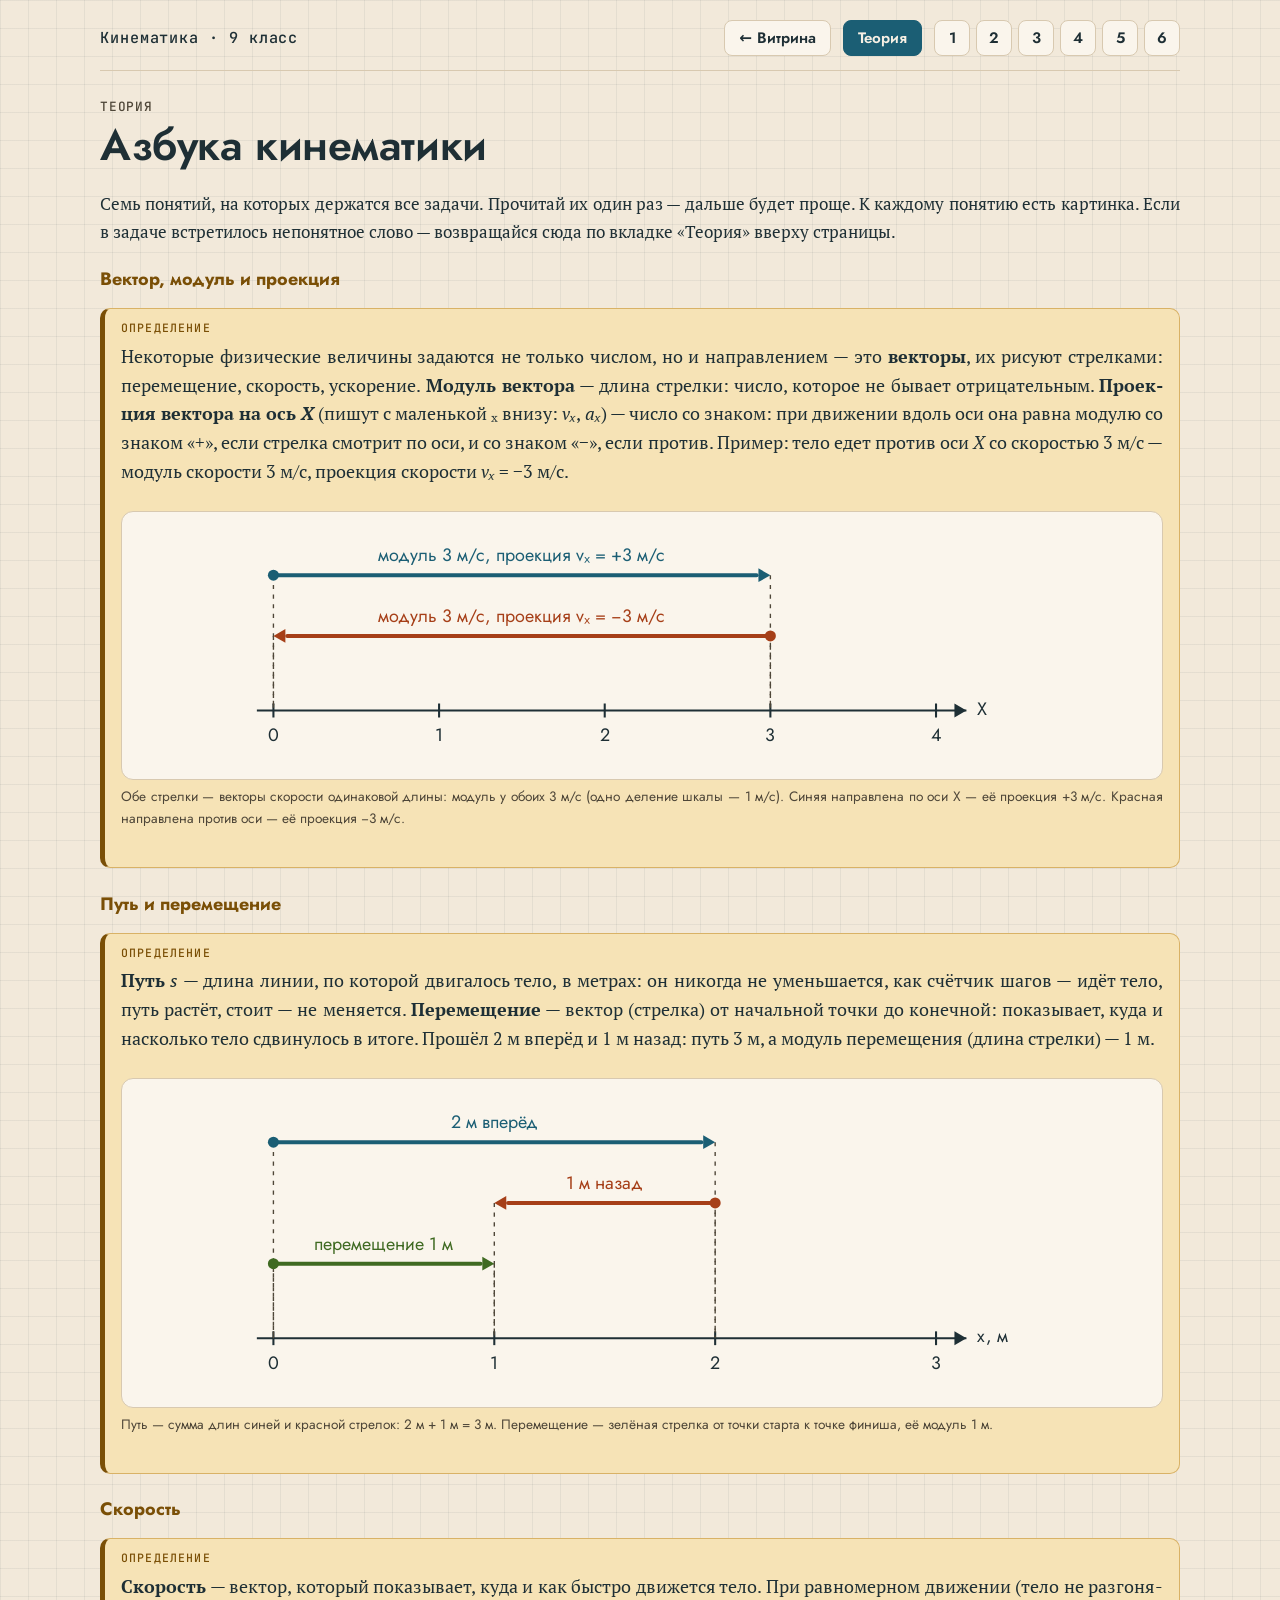
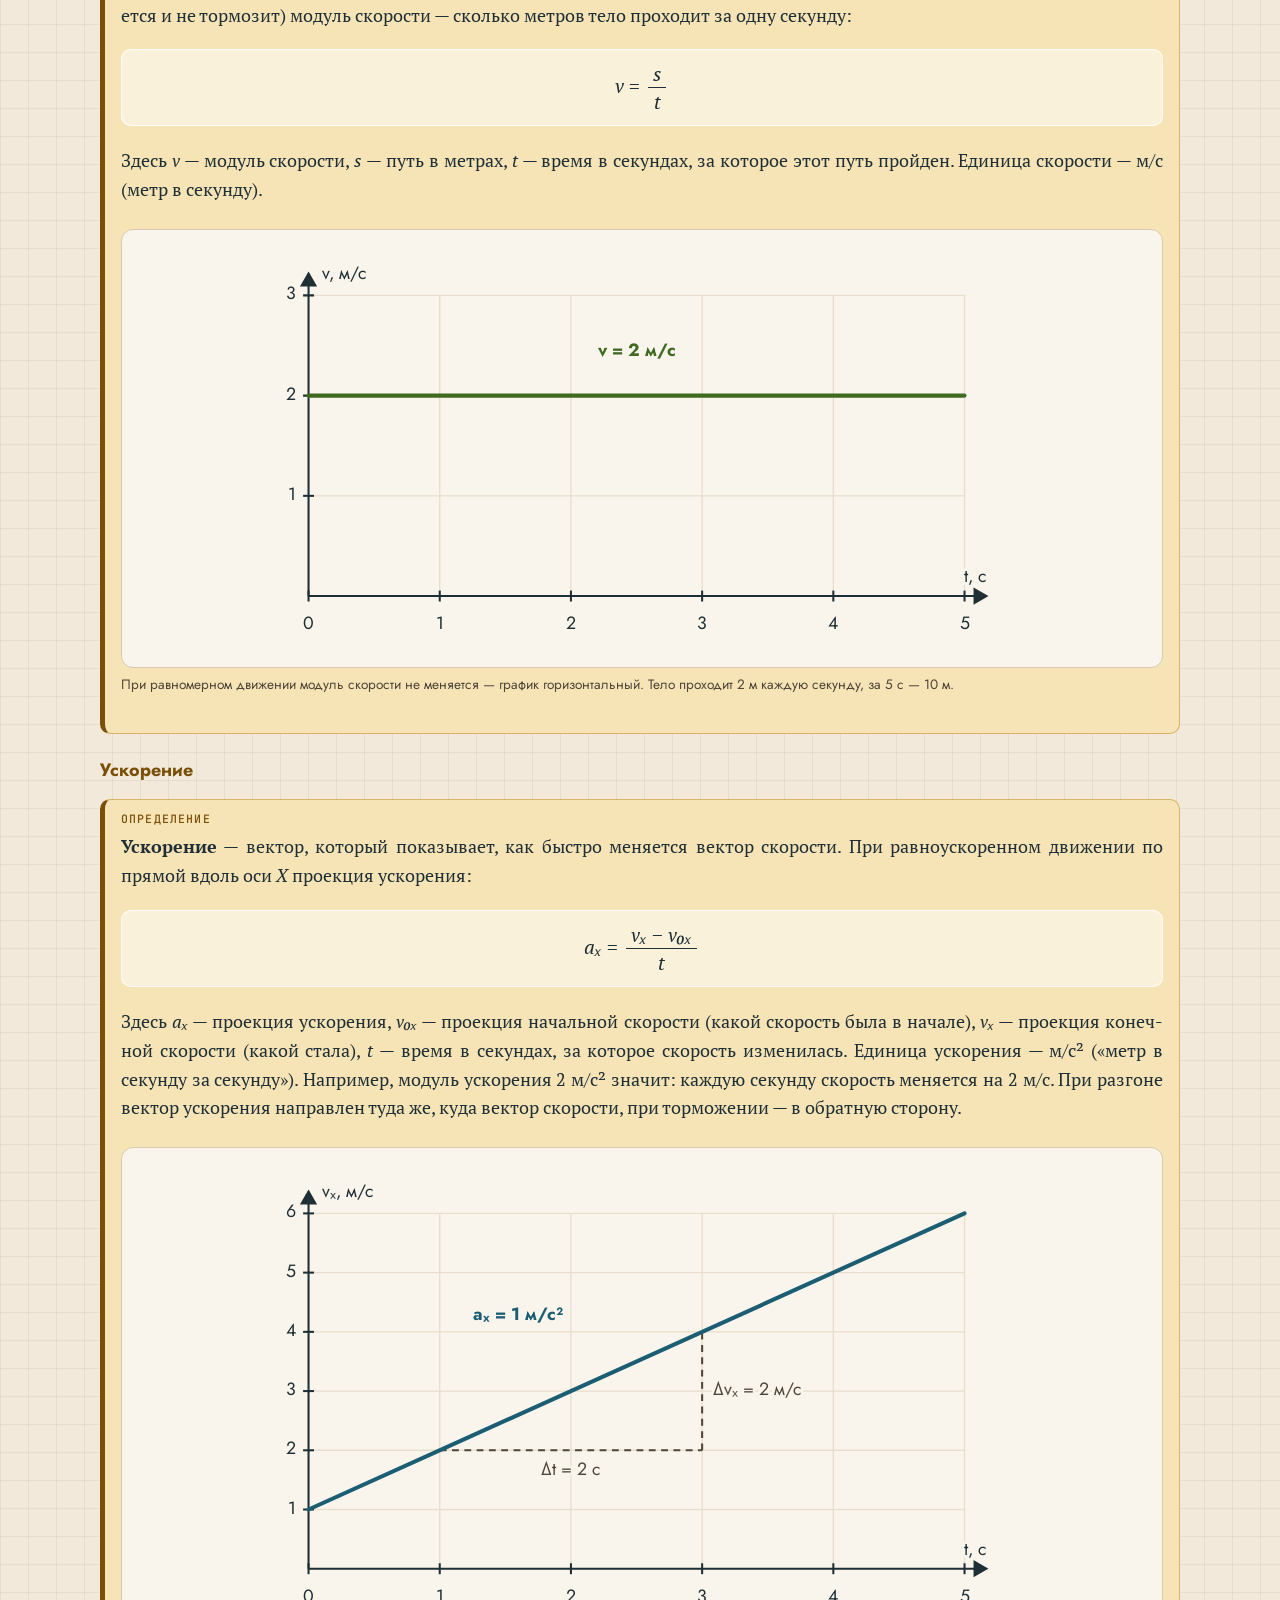
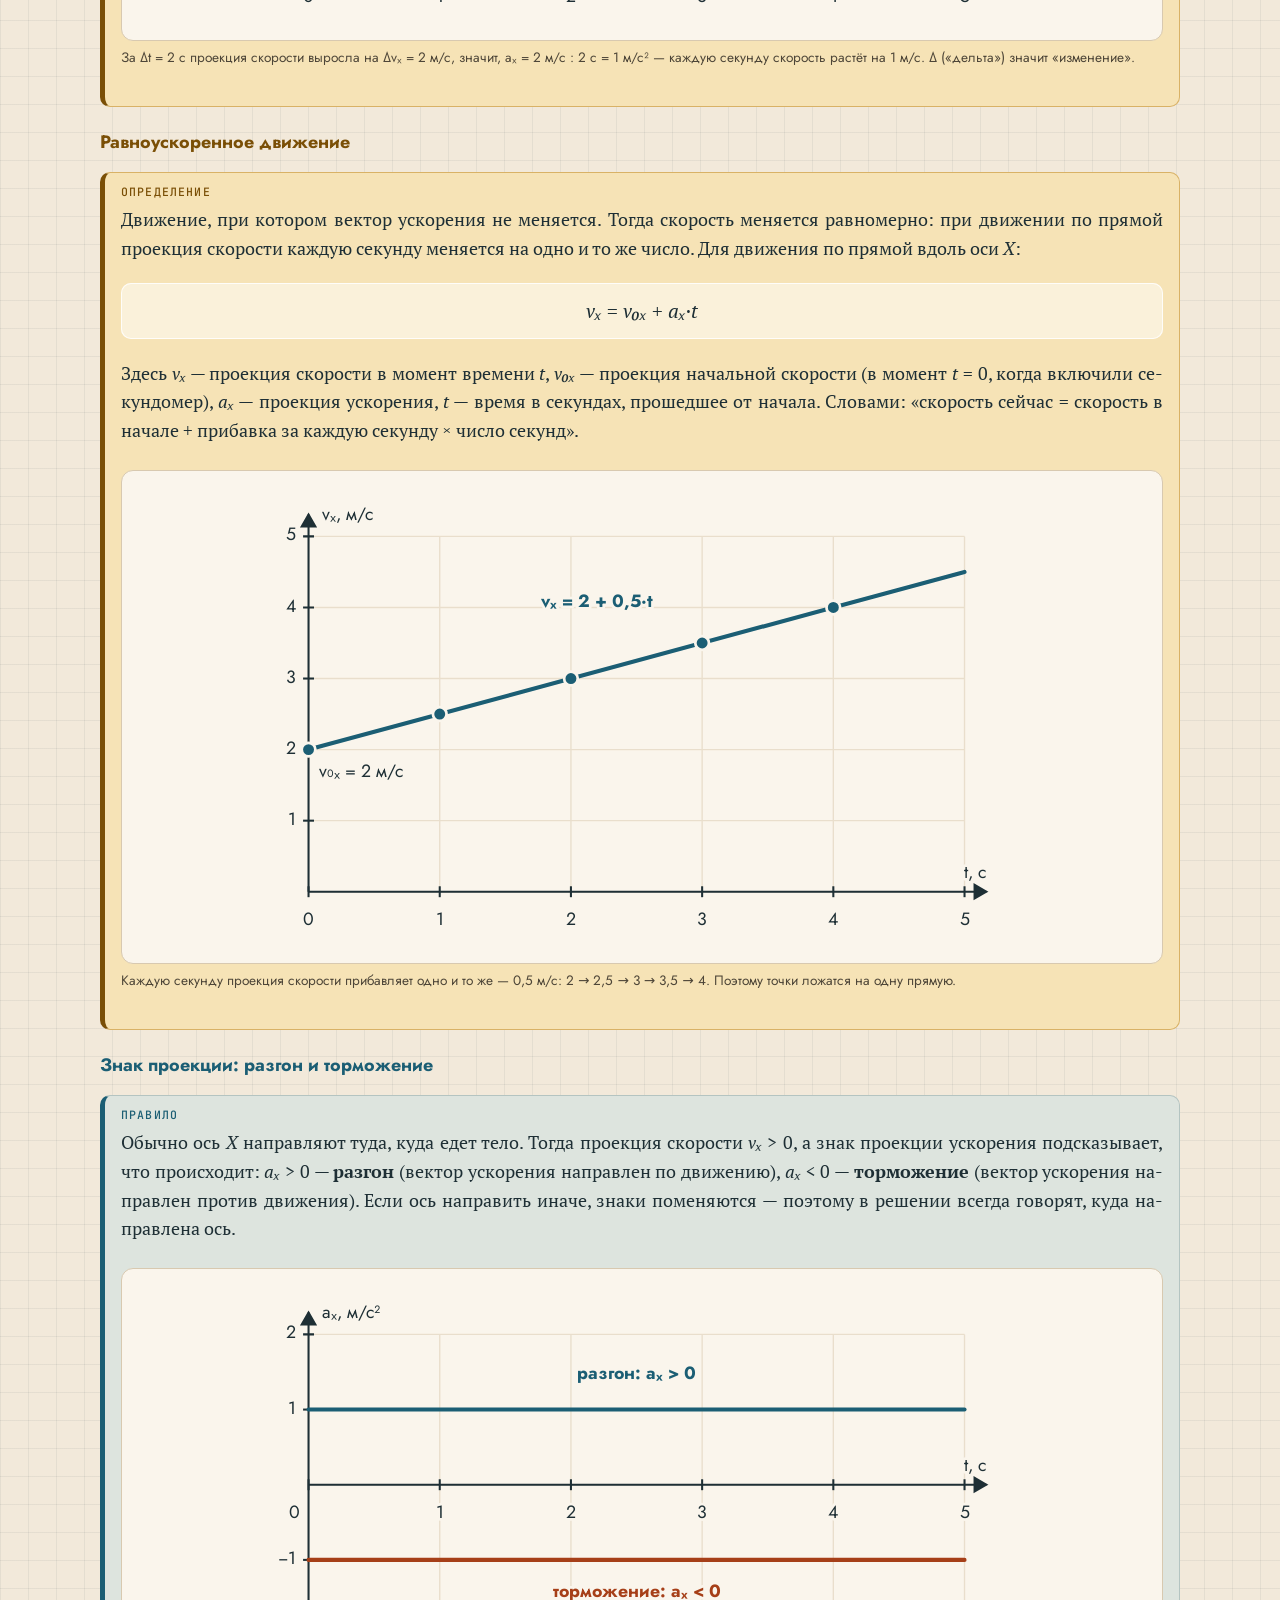
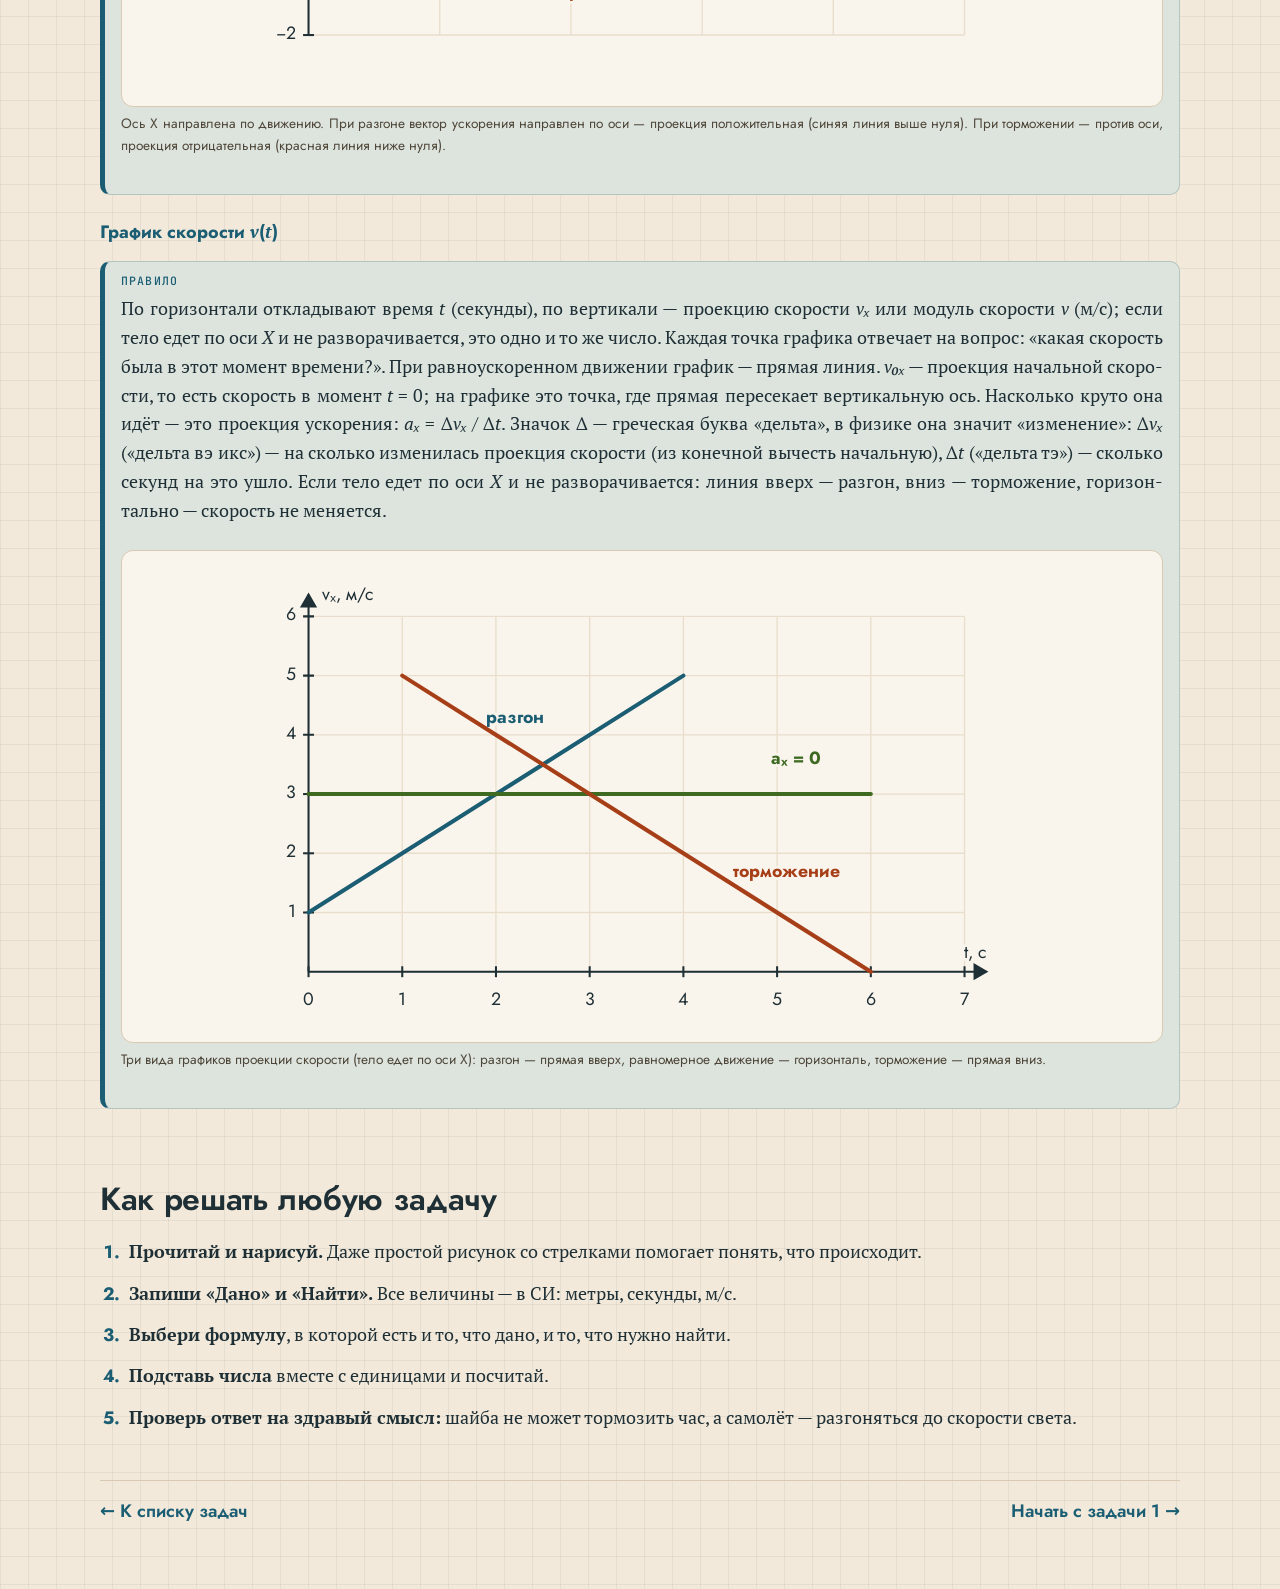
==== commit c31279b3: "Правки по стерильному аудиту: черта вектора, Дано на телефоне, индексы Noto, кегль подписей, раздвиж" ====
--- a/teoriya.html
+++ b/teoriya.html
@@ -8,13 +8,14 @@
   <link rel="preconnect" href="https://fonts.googleapis.com">
   <link rel="preconnect" href="https://fonts.gstatic.com" crossorigin>
   <link rel="stylesheet" href="https://fonts.googleapis.com/css2?family=Jost:wght@400;500;600;700&family=JetBrains+Mono:wght@400;500&family=PT+Serif:ital,wght@0,400;0,700;1,400&display=swap">
-  <link rel="stylesheet" href="style.css?v=5">
-  <script src="graph.js?v=2" defer></script>
+  <link rel="stylesheet" href="style.css?v=7">
+  <script src="graph.js?v=4" defer></script>
+  <script src="declutter.js?v=2" defer></script>
 </head>
 <body>
 <div class="wrap">
   <header class="top">
-    <a class="home" href="index.html">Кинематика · 9 класс</a>
+    <a class="home" href="index.html">Ки­не­ма­тика · 9 класс</a>
     <nav class="tasks" aria-label="Разделы">
       <a class="theory" href="https://verter73.github.io/school-pages/">← Витрина</a>
       <a class="theory" href="teoriya.html" aria-current="page">Теория</a>
@@ -28,72 +29,72 @@
   </header>
 
   <main>
-    <h1><span class="num">Теория</span>Азбука кинематики</h1>
+    <h1><span class="num">Теория</span>Азбука ки­не­ма­тики</h1>
 
-    <p class="lead">Семь понятий, на которых держатся все задачи. Прочитай их один раз — дальше будет проще. К каждому понятию есть картинка. Если в задаче встретилось непонятное слово — возвращайся сюда по вкладке «Теория» вверху страницы.</p>
+    <p class="lead">Семь понятий, на которых дер­жатся все задачи. Про­чи­тай их один раз — дальше будет проще. К каждому понятию есть кар­тинка. Если в задаче встре­ти­лось не­по­нят­ное слово — воз­вра­щайся сюда по вкладке «Теория» вверху стра­ницы.</p>
 
     <dl class="terms">
-      <dt>Вектор, модуль и проекция</dt>
-      <dd>Некоторые физические величины задаются не только числом, но и направлением — это <b>векторы</b>, их рисуют стрелками: перемещение, скорость, ускорение. <b>Модуль вектора</b> — длина стрелки: число, которое не бывает отрицательным. <b>Проекция вектора на ось <i class="v">X</i></b> (пишут с маленькой ₓ внизу: <i class="v">vₓ</i>, <i class="v">aₓ</i>) — число со знаком: при движении вдоль оси она равна модулю со знаком «+», если стрелка смотрит по оси, и со знаком «−», если против. Пример: тело едет против оси <i class="v">X</i> со скоростью 3 м/с — модуль скорости 3 м/с, проекция скорости <i class="v">vₓ</i> = −3 м/с.
+      <dt>Вектор, модуль и про­ек­ция</dt>
+      <dd>Не­ко­то­рые фи­зи­че­ские ве­ли­чины за­да­ются не только числом, но и на­прав­ле­нием — это <b>векторы</b>, их рисуют стрел­ками: пе­ре­ме­ще­ние, ско­рость, уско­ре­ние. <b>Модуль вектора</b> — длина стрелки: число, которое не бывает от­ри­ца­тель­ным. <b>Про­ек­ция вектора на ось <i class="v">X</i></b> (пишут с ма­лень­кой ₓ внизу: <i class="v">vₓ</i>, <i class="v">aₓ</i>) — число со знаком: при дви­же­нии вдоль оси она равна модулю со знаком «+», если стрелка смотрит по оси, и со знаком «−», если против. Пример: тело едет против оси <i class="v">X</i> со ско­ро­стью 3 м/⁠с — модуль ско­ро­сти 3 м/⁠с, про­ек­ция ско­ро­сти <i class="v">vₓ</i> = −3 м/⁠с.
         <figure class="fig">
           <div class="graph" data-graph='{"type":"axis","title":"Два вектора скорости одинакового модуля, но разного направления","w":480,"min":0,"max":4,"step":1,"label":"X","arrows":[{"from":0,"to":3,"c":"blue","label":"модуль 3 м/с, проекция vₓ = +3 м/с"},{"from":3,"to":0,"c":"red","label":"модуль 3 м/с, проекция vₓ = −3 м/с"}]}'></div>
-          <figcaption>Обе стрелки — векторы скорости одинаковой длины: модуль у обоих 3 м/с (одно деление шкалы — 1 м/с). Синяя направлена по оси X — её проекция +3 м/с. Красная направлена против оси — её проекция −3 м/с.</figcaption>
+          <figcaption>Обе стрелки — векторы ско­ро­сти оди­на­ко­вой длины: модуль у обоих 3 м/⁠с (одно деление шкалы — 1 м/⁠с). Синяя на­прав­лена по оси X — её про­ек­ция +3 м/⁠с. Красная на­прав­лена против оси — её про­ек­ция −3 м/⁠с.</figcaption>
         </figure>
       </dd>
-      <dt>Путь и перемещение</dt>
-      <dd><b>Путь</b> <i class="v">s</i> — длина линии, по которой двигалось тело, в метрах: он только прибавляется, как счётчик шагов. <b>Перемещение</b> — вектор (стрелка) от начальной точки до конечной: показывает, куда и насколько тело сдвинулось в итоге. Прошёл 2 м вперёд и 1 м назад: путь 3 м, а модуль перемещения (длина стрелки) — 1 м.
+      <dt>Путь и пе­ре­ме­ще­ние</dt>
+      <dd><b>Путь</b> <i class="v">s</i> — длина линии, по которой дви­га­лось тело, в метрах: он никогда не умень­ша­ется, как счётчик шагов — идёт тело, путь растёт, стоит — не ме­ня­ется. <b>Пе­ре­ме­ще­ние</b> — вектор (стрелка) от на­чаль­ной точки до ко­неч­ной: по­ка­зы­вает, куда и на­сколько тело сдви­ну­лось в итоге. Прошёл 2 м вперёд и 1 м назад: путь 3 м, а модуль пе­ре­ме­ще­ния (длина стрелки) — 1 м.
         <figure class="fig">
-          <div class="graph" data-graph='{"type":"axis","title":"Путь 3 м и перемещение 1 м","w":480,"min":0,"max":3,"step":1,"label":"x, м","arrows":[{"from":0,"to":2,"c":"blue","label":"2 м вперёд"},{"from":2,"to":1,"c":"red","label":"1 м назад"},{"from":0,"to":1,"c":"green","label":"перемещение, модуль 1 м"}]}'></div>
-          <figcaption>Путь — сумма длин синей и красной стрелок: 2 м + 1 м = 3 м. Перемещение — зелёная стрелка от точки старта к точке финиша, её модуль 1 м.</figcaption>
+          <div class="graph" data-graph='{"type":"axis","title":"Путь 3 м и перемещение 1 м","w":480,"min":0,"max":3,"step":1,"label":"x, м","arrows":[{"from":0,"to":2,"c":"blue","label":"2 м вперёд"},{"from":2,"to":1,"c":"red","label":"1 м назад"},{"from":0,"to":1,"c":"green","label":"перемещение 1 м"}]}'></div>
+          <figcaption>Путь — сумма длин синей и красной стрелок: 2 м + 1 м = 3 м. Пе­ре­ме­ще­ние — зелёная стрелка от точки старта к точке финиша, её модуль 1 м.</figcaption>
         </figure>
       </dd>
-      <dt>Скорость</dt>
-      <dd><b>Скорость</b> — вектор, который показывает, куда и как быстро движется тело. При равномерном движении (тело не разгоняется и не тормозит) модуль скорости — сколько метров тело проходит за одну секунду: <span class="formula"><i class="v">v</i> = <span class="frac"><span><i class="v">s</i></span><span><i class="v">t</i></span></span></span> Здесь <i class="v">v</i> — модуль скорости, <i class="v">s</i> — путь в метрах, <i class="v">t</i> — время в секундах, за которое этот путь пройден. Единица скорости — м/с (метр в секунду).
+      <dt>Ско­рость</dt>
+      <dd><b>Ско­рость</b> — вектор, который по­ка­зы­вает, куда и как быстро дви­жется тело. При рав­но­мер­ном дви­же­нии (тело не раз­го­ня­ется и не тор­мо­зит) модуль ско­ро­сти — сколько метров тело про­хо­дит за одну секунду: <span class="formula"><i class="v">v</i> = <span class="frac"><span><i class="v">s</i></span><span><i class="v">t</i></span></span></span> Здесь <i class="v">v</i> — модуль ско­ро­сти, <i class="v">s</i> — путь в метрах, <i class="v">t</i> — время в се­кун­дах, за которое этот путь пройден. Единица ско­ро­сти — м/⁠с (метр в секунду).
         <figure class="fig">
           <div class="graph" data-graph='{"title":"Равномерное движение: модуль скорости 2 м/с не меняется","w":480,"h":220,"x":{"min":0,"max":5,"step":1,"label":"t, с"},"y":{"min":0,"max":3,"step":1,"label":"v, м/с"},"lines":[{"pts":[[0,2],[5,2]],"c":"green","label":"v = 2 м/с","at":[2.5,2.4]}]}'></div>
-          <figcaption>При равномерном движении модуль скорости не меняется — график горизонтальный. Тело проходит 2 м каждую секунду, за 5 с — 10 м.</figcaption>
+          <figcaption>При рав­но­мер­ном дви­же­нии модуль ско­ро­сти не ме­ня­ется — график го­ри­зон­таль­ный. Тело про­хо­дит 2 м каждую секунду, за 5 с — 10 м.</figcaption>
         </figure>
       </dd>
-      <dt>Ускорение</dt>
-      <dd><b>Ускорение</b> — вектор, который показывает, как быстро меняется вектор скорости. При движении по прямой вдоль оси <i class="v">X</i> проекция ускорения: <span class="formula"><i class="v">aₓ</i> = <span class="frac"><span><i class="v">vₓ</i> − <i class="v">v₀ₓ</i></span><span><i class="v">t</i></span></span></span> Здесь <i class="v">aₓ</i> — проекция ускорения, <i class="v">v₀ₓ</i> — проекция начальной скорости (какой скорость была в начале), <i class="v">vₓ</i> — проекция конечной скорости (какой стала), <i class="v">t</i> — время в секундах, за которое скорость изменилась. Единица ускорения — м/с² («метр в секунду за секунду»). Например, модуль ускорения 2 м/с² значит: каждую секунду скорость меняется на 2 м/с. При разгоне вектор ускорения направлен туда же, куда вектор скорости, при торможении — в обратную сторону.
+      <dt>Уско­ре­ние</dt>
+      <dd><b>Уско­ре­ние</b> — вектор, который по­ка­зы­вает, как быстро ме­ня­ется вектор ско­ро­сти. При рав­но­уско­рен­ном дви­же­нии по прямой вдоль оси <i class="v">X</i> про­ек­ция уско­ре­ния: <span class="formula"><i class="v">aₓ</i> = <span class="frac"><span><i class="v">vₓ</i> − <i class="v">v₀ₓ</i></span><span><i class="v">t</i></span></span></span> Здесь <i class="v">aₓ</i> — про­ек­ция уско­ре­ния, <i class="v">v₀ₓ</i> — про­ек­ция на­чаль­ной ско­ро­сти (какой ско­рость была в начале), <i class="v">vₓ</i> — про­ек­ция ко­неч­ной ско­ро­сти (какой стала), <i class="v">t</i> — время в се­кун­дах, за которое ско­рость из­ме­ни­лась. Единица уско­ре­ния — м/⁠с² («метр в секунду за секунду»). На­при­мер, модуль уско­ре­ния 2 м/⁠с² значит: каждую секунду ско­рость ме­ня­ется на 2 м/⁠с. При разгоне вектор уско­ре­ния на­прав­лен туда же, куда вектор ско­ро­сти, при тор­мо­же­нии — в обрат­ную сторону.
         <figure class="fig">
           <div class="graph" data-graph='{"title":"Ускорение по графику: проекция скорости растёт на 2 м/с за 2 с","w":480,"h":260,"x":{"min":0,"max":5,"step":1,"label":"t, с"},"y":{"min":0,"max":6,"step":1,"label":"vₓ, м/с"},"tris":[{"x1":1,"y1":2,"x2":3,"y2":4,"c":"muted","dt":"Δt = 2 с","dv":"Δvₓ = 2 м/с"}],"lines":[{"pts":[[0,1],[5,6]],"c":"blue","label":"aₓ = 1 м/с²","at":[1.6,4.2]}]}'></div>
-          <figcaption>За Δt = 2 с проекция скорости выросла на Δvₓ = 2 м/с, значит, aₓ = 2 : 2 = 1 м/с² — каждую секунду скорость растёт на 1 м/с. Δ («дельта») значит «изменение».</figcaption>
+          <figcaption>За Δt = 2 с про­ек­ция ско­ро­сти выросла на Δvₓ = 2 м/⁠с, значит, aₓ = 2 м/⁠с : 2 с = 1 м/⁠с² — каждую секунду ско­рость растёт на 1 м/⁠с. Δ («дельта») значит «из­ме­не­ние».</figcaption>
         </figure>
       </dd>
 
-      <dt>Равноускоренное движение</dt>
-      <dd>Движение, при котором вектор ускорения не меняется. Тогда скорость меняется равномерно — на одно и то же число каждую секунду. Для движения по прямой вдоль оси <i class="v">X</i>: <span class="formula"><i class="v">vₓ</i> = <i class="v">v₀ₓ</i> + <i class="v">aₓ</i>·<i class="v">t</i></span> Здесь <i class="v">vₓ</i> — проекция скорости в момент времени <i class="v">t</i>, <i class="v">v₀ₓ</i> — проекция начальной скорости (в момент <i class="v">t</i> = 0, когда включили секундомер), <i class="v">aₓ</i> — проекция ускорения, <i class="v">t</i> — время в секундах, прошедшее от начала. Словами: «скорость сейчас = скорость в начале + прибавка за каждую секунду × число секунд».
+      <dt>Рав­но­уско­рен­ное дви­же­ние</dt>
+      <dd>Дви­же­ние, при котором вектор уско­ре­ния не ме­ня­ется. Тогда ско­рость ме­ня­ется рав­но­мерно: при дви­же­нии по прямой про­ек­ция ско­ро­сти каждую секунду ме­ня­ется на одно и то же число. Для дви­же­ния по прямой вдоль оси <i class="v">X</i>: <span class="formula"><i class="v">vₓ</i> = <i class="v">v₀ₓ</i> + <i class="v">aₓ</i>·<i class="v">t</i></span> Здесь <i class="v">vₓ</i> — про­ек­ция ско­ро­сти в момент времени <i class="v">t</i>, <i class="v">v₀ₓ</i> — про­ек­ция на­чаль­ной ско­ро­сти (в момент <i class="v">t</i> = 0, когда вклю­чили се­кун­до­мер), <i class="v">aₓ</i> — про­ек­ция уско­ре­ния, <i class="v">t</i> — время в се­кун­дах, про­шед­шее от начала. Словами: «ско­рость сейчас = ско­рость в начале + при­бавка за каждую секунду × число секунд».
         <figure class="fig">
           <div class="graph" data-graph='{"title":"Равноускоренное движение: v₀ₓ = 2 м/с, aₓ = 0,5 м/с²","w":480,"h":260,"x":{"min":0,"max":5,"step":1,"label":"t, с"},"y":{"min":0,"max":5,"step":1,"label":"vₓ, м/с"},"lines":[{"pts":[[0,2],[5,4.5]],"c":"blue","label":"vₓ = 2 + 0,5·t","at":[2.2,4.0]}],"dots":[{"x":0,"y":2,"c":"blue","label":"v₀ₓ = 2 м/с","dx":8,"dy":20},{"x":1,"y":2.5,"c":"blue"},{"x":2,"y":3,"c":"blue"},{"x":3,"y":3.5,"c":"blue"},{"x":4,"y":4,"c":"blue"}]}'></div>
-          <figcaption>Каждую секунду проекция скорости прибавляет одно и то же — 0,5 м/с: 2 → 2,5 → 3 → 3,5 → 4. Поэтому точки ложатся на одну прямую.</figcaption>
+          <figcaption>Каждую секунду про­ек­ция ско­ро­сти при­бав­ляет одно и то же — 0,5 м/⁠с: 2 → 2,5 → 3 → 3,5 → 4. Поэтому точки ложатся на одну прямую.</figcaption>
         </figure>
       </dd>
 
-      <dt>Знак проекции: разгон и торможение</dt>
-      <dd class="rule">Обычно ось <i class="v">X</i> направляют туда, куда едет тело. Тогда проекция скорости <i class="v">vₓ</i> &gt; 0, а знак проекции ускорения подсказывает, что происходит: <i class="v">aₓ</i> &gt; 0 — <b>разгон</b> (вектор ускорения направлен по движению), <i class="v">aₓ</i> &lt; 0 — <b>торможение</b> (вектор ускорения направлен против движения). Если ось направить иначе, знаки поменяются — поэтому в решении всегда говорят, куда направлена ось.
+      <dt>Знак про­ек­ции: разгон и тор­мо­же­ние</dt>
+      <dd class="rule">Обычно ось <i class="v">X</i> на­прав­ляют туда, куда едет тело. Тогда про­ек­ция ско­ро­сти <i class="v">vₓ</i> &gt; 0, а знак про­ек­ции уско­ре­ния под­ска­зы­вает, что про­ис­хо­дит: <i class="v">aₓ</i> &gt; 0 — <b>разгон</b> (вектор уско­ре­ния на­прав­лен по дви­же­нию), <i class="v">aₓ</i> &lt; 0 — <b>тор­мо­же­ние</b> (вектор уско­ре­ния на­прав­лен против дви­же­ния). Если ось на­пра­вить иначе, знаки по­ме­ня­ются — поэтому в решении всегда говорят, куда на­прав­лена ось.
         <figure class="fig">
           <div class="graph" data-graph='{"title":"Знак проекции ускорения при разгоне и торможении","w":480,"h":220,"x":{"min":0,"max":5,"step":1,"label":"t, с"},"y":{"min":-2,"max":2,"step":1,"label":"aₓ, м/с²"},"lines":[{"pts":[[0,1],[5,1]],"c":"blue","label":"разгон: aₓ &gt; 0","at":[2.5,1.4]},{"pts":[[0,-1],[5,-1]],"c":"red","label":"торможение: aₓ &lt; 0","at":[2.5,-1.5]}]}'></div>
-          <figcaption>Ось X направлена по движению. При разгоне вектор ускорения направлен по оси — проекция положительная (синяя линия выше нуля). При торможении — против оси, проекция отрицательная (красная линия ниже нуля).</figcaption>
+          <figcaption>Ось X на­прав­лена по дви­же­нию. При разгоне вектор уско­ре­ния на­прав­лен по оси — про­ек­ция по­ло­жи­тель­ная (синяя линия выше нуля). При тор­мо­же­нии — против оси, про­ек­ция от­ри­ца­тель­ная (красная линия ниже нуля).</figcaption>
         </figure>
       </dd>
 
-      <dt>График скорости <i class="v">v</i>(<i class="v">t</i>)</dt>
-      <dd class="rule">По горизонтали откладывают время <i class="v">t</i> (секунды), по вертикали — проекцию скорости <i class="v">vₓ</i> или модуль скорости <i class="v">v</i> (м/с); если тело едет по оси <i class="v">X</i> и не разворачивается, это одно и то же число. Каждая точка графика отвечает на вопрос: «какая скорость была в этот момент времени?». При равноускоренном движении график — прямая линия. Где она начинается на вертикальной оси (при <i class="v">t</i> = 0) — это начальная скорость <i class="v">v₀ₓ</i>. Насколько круто она идёт — это проекция ускорения: <i class="v">aₓ</i> = Δ<i class="v">vₓ</i> / Δ<i class="v">t</i>. Значок Δ — греческая буква «дельта», в физике она значит «изменение»: Δ<i class="v">vₓ</i> («дельта вэ икс») — на сколько изменилась проекция скорости (из конечной вычесть начальную), Δ<i class="v">t</i> («дельта тэ») — сколько секунд на это ушло. Если тело едет в одну сторону: линия вверх — разгон, вниз — торможение, горизонтально — скорость не меняется.
+      <dt>График ско­ро­сти <i class="v">v</i>(<i class="v">t</i>)</dt>
+      <dd class="rule">По го­ри­зон­тали от­кла­ды­вают время <i class="v">t</i> (секунды), по вер­ти­кали — про­ек­цию ско­ро­сти <i class="v">vₓ</i> или модуль ско­ро­сти <i class="v">v</i> (м/⁠с); если тело едет по оси <i class="v">X</i> и не раз­во­ра­чи­ва­ется, это одно и то же число. Каждая точка графика от­ве­чает на вопрос: «какая ско­рость была в этот момент времени?». При рав­но­уско­рен­ном дви­же­нии график — прямая линия. <i class="v">v₀ₓ</i> — про­ек­ция на­чаль­ной ско­ро­сти, то есть ско­рость в момент <i class="v">t</i> = 0; на графике это точка, где прямая пе­ре­се­кает вер­ти­каль­ную ось. На­сколько круто она идёт — это про­ек­ция уско­ре­ния: <i class="v">aₓ</i> = Δ<i class="v">vₓ</i> / Δ<i class="v">t</i>. Значок Δ — гре­че­ская буква «дельта», в физике она значит «из­ме­не­ние»: Δ<i class="v">vₓ</i> («дельта вэ икс») — на сколько из­ме­ни­лась про­ек­ция ско­ро­сти (из ко­неч­ной вычесть на­чаль­ную), Δ<i class="v">t</i> («дельта тэ») — сколько секунд на это ушло. Если тело едет по оси <i class="v">X</i> и не раз­во­ра­чи­ва­ется: линия вверх — разгон, вниз — тор­мо­же­ние, го­ри­зон­тально — ско­рость не ме­ня­ется.
         <figure class="fig">
-          <div class="graph" data-graph='{"title":"Разгон, равномерное движение и торможение на графике скорости","w":480,"h":260,"x":{"min":0,"max":6,"step":1,"label":"t, с"},"y":{"min":0,"max":6,"step":1,"label":"vₓ, м/с"},"lines":[{"pts":[[0,1],[4,5]],"c":"blue","label":"разгон","at":[2.2,4.2]},{"pts":[[0,3],[6,3]],"c":"green","label":"aₓ = 0","at":[5.2,3.5]},{"pts":[[1,5],[6,0]],"c":"red","label":"торможение","at":[5.1,1.6]}]}'></div>
-          <figcaption>Три вида графиков проекции скорости (тело едет по оси X): разгон — прямая вверх, равномерное движение — горизонталь, торможение — прямая вниз.</figcaption>
+          <div class="graph" data-graph='{"title":"Разгон, равномерное движение и торможение на графике скорости","w":480,"h":260,"x":{"min":0,"max":7,"step":1,"label":"t, с"},"y":{"min":0,"max":6,"step":1,"label":"vₓ, м/с"},"lines":[{"pts":[[0,1],[4,5]],"c":"blue","label":"разгон","at":[2.2,4.2]},{"pts":[[0,3],[6,3]],"c":"green","label":"aₓ = 0","at":[5.2,3.5]},{"pts":[[1,5],[6,0]],"c":"red","label":"торможение","at":[5.1,1.6]}]}'></div>
+          <figcaption>Три вида гра­фи­ков про­ек­ции ско­ро­сти (тело едет по оси X): разгон — прямая вверх, рав­но­мер­ное дви­же­ние — го­ри­зон­таль, тор­мо­же­ние — прямая вниз.</figcaption>
         </figure>
       </dd>
     </dl>
 
     <h2>Как решать любую задачу</h2>
     <ol class="steps">
-      <li><b>Прочитай и нарисуй.</b> Даже простой рисунок со стрелками помогает понять, что происходит.</li>
-      <li><b>Запиши «Дано» и «Найти».</b> Все величины — в СИ: метры, секунды, м/с.</li>
+      <li><b>Про­чи­тай и нарисуй.</b> Даже простой рисунок со стрел­ками по­мо­гает понять, что про­ис­хо­дит.</li>
+      <li><b>Запиши «Дано» и «Найти».</b> Все ве­ли­чины — в СИ: метры, секунды, м/⁠с.</li>
       <li><b>Выбери формулу</b>, в которой есть и то, что дано, и то, что нужно найти.</li>
-      <li><b>Подставь числа</b> вместе с единицами и посчитай.</li>
-      <li><b>Проверь ответ на здравый смысл:</b> шайба не может тормозить час, а самолёт — разгоняться до скорости света.</li>
+      <li><b>Под­ставь числа</b> вместе с еди­ни­цами и по­счи­тай.</li>
+      <li><b>Проверь ответ на здравый смысл:</b> шайба не может тор­мо­зить час, а самолёт — раз­го­няться до ско­ро­сти света.</li>
     </ol>
 
   </main>
--- a/style.css
+++ b/style.css
@@ -1,3 +1,6 @@
+/* Индексы ₀₁₂₃ₓ и Δ: в PT Serif и Jost их нет — берём только эти глифы из Noto (24.09, аудит О4) */
+@import url("https://fonts.googleapis.com/css2?family=Noto+Serif:ital@0;1&family=Noto+Sans:ital@0;1&text=%E2%82%80%E2%82%81%E2%82%82%E2%82%83%E2%82%93%CE%94&display=swap");
+
 :root {
   --bg: #F2E9DA;
   --paper: #FAF5EC;
@@ -18,8 +21,8 @@
   --def: #7A4F06;
   --def-tint: #F6E3B6;
   --def-line: #D9B266;
-  --font-ui: "Jost", "Futura", "Century Gothic", system-ui, sans-serif;
-  --font-text: "PT Serif", Georgia, "Times New Roman", serif;
+  --font-ui: "Jost", "Noto Sans", "Futura", "Century Gothic", system-ui, sans-serif;
+  --font-text: "PT Serif", "Noto Serif", Georgia, "Times New Roman", serif;
   --font-mono: "JetBrains Mono", ui-monospace, "Cascadia Mono", Consolas, monospace;
 }
 
@@ -403,7 +406,7 @@
   display: block;
   width: 100%;
   height: auto;
-  min-width: 300px;
+  min-width: min(300px, 100%);
 }
 
 div.vec {
@@ -429,7 +432,7 @@
 .g-lbl { font-size: 16px; font-weight: 700; font-style: italic; }
 .g-name { font-style: italic; }
 
-i.vec { position: relative; display: inline-block; padding-top: .18em; }
+i.vec { position: relative; display: inline-block; padding-top: .18em; line-height: 1; }
 i.vec::before { content: ""; position: absolute; left: .05em; right: .05em; top: .06em; border-top: 1.5px solid currentColor; }
 
 .legend {
@@ -599,11 +602,26 @@
   }
   
   .dano {
-    gap: 0 14px;
-  }
-
+    gap: 0 12px;
+    grid-template-columns: minmax(0, 1.2fr) minmax(0, 1fr);
+  }
+
+  .dano .left {
+    padding-right: 10px;
+  }
+
+  .dano .left div {
+    white-space: normal;
+  }
+
+  /* 17px — единицы viewBox; рисунок на телефоне сжат примерно вдвое, поэтому крупнее */
   .g-text {
-    font-size: 17px;
+    font-size: 22px;
+  }
+
+  /* рисунки векторов сжимаются меньше, а подписи с чертой нельзя раздвигать скриптом */
+  div.vec .g-text {
+    font-size: 19px;
   }
 }
 
@@ -634,7 +652,9 @@
 dl.terms dt:has(+ dd.rule) { color: var(--blue); }
 .graph svg { max-width: 820px; margin: 0 auto; }
 .intro.def { color: var(--ink); }
-.lead b, .intro b { color: var(--red); }
+.lead b, .intro b { color: var(--ink); }
+.nw { white-space: nowrap; }
+input::placeholder { color: var(--muted); opacity: 1; }
 /* Формула внутри цветного блока — не свой бежевый фон, а светлая подложка цвета блока (24.09) */
 :root { --wash: rgba(255, 255, 255, .5); --wash-line: rgba(255, 255, 255, .85); }
 @media (prefers-color-scheme: dark) { :root:not([data-theme="light"]) { --wash: rgba(0, 0, 0, .2); --wash-line: rgba(255, 255, 255, .08); } }
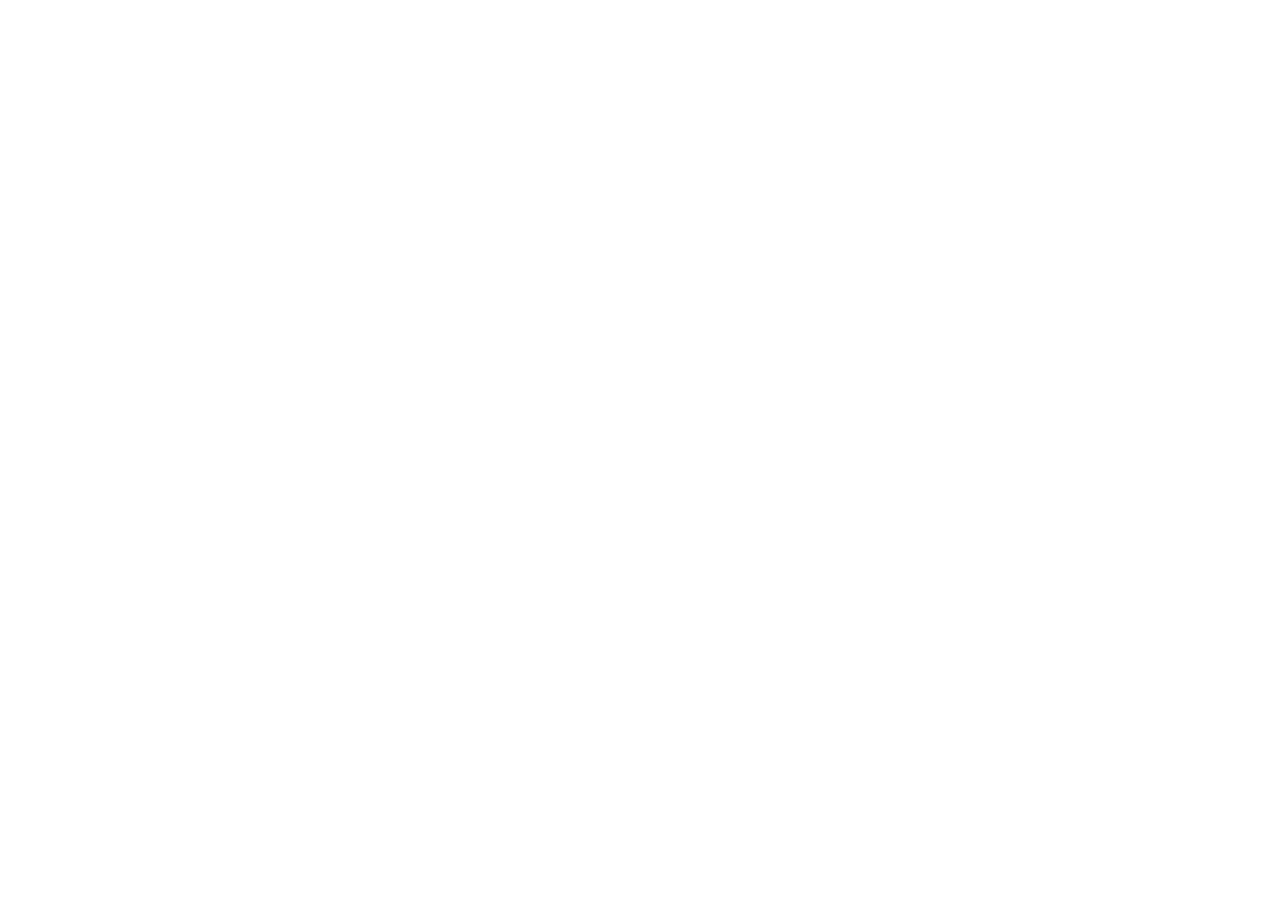
==== commit 941db39a: "Переезд в Verter73/school-pages/physics-9-kinematics: страницы-переадресации" ====
--- a/teoriya.html
+++ b/teoriya.html
@@ -1,105 +1,14 @@
 <!doctype html>
 <html lang="ru">
 <head>
-  <meta charset="utf-8">
-  <meta name="viewport" content="width=device-width, initial-scale=1, viewport-fit=cover">
-  <title>Теория кинематики</title>
-  <meta name="description" content="Азбука кинематики для 9 класса: векторы, путь и перемещение, скорость, ускорение, графики">
-  <link rel="preconnect" href="https://fonts.googleapis.com">
-  <link rel="preconnect" href="https://fonts.gstatic.com" crossorigin>
-  <link rel="stylesheet" href="https://fonts.googleapis.com/css2?family=Jost:wght@400;500;600;700&family=JetBrains+Mono:wght@400;500&family=PT+Serif:ital,wght@0,400;0,700;1,400&display=swap">
-  <link rel="stylesheet" href="style.css?v=7">
-  <script src="graph.js?v=4" defer></script>
-  <script src="declutter.js?v=2" defer></script>
+<meta charset="utf-8">
+<title>Страница переехала</title>
+<meta name="robots" content="noindex">
+<link rel="canonical" href="https://verter73.github.io/school-pages/physics-9-kinematics/teoriya.html">
+<meta http-equiv="refresh" content="0; url=https://verter73.github.io/school-pages/physics-9-kinematics/teoriya.html">
+<script>location.replace("https://verter73.github.io/school-pages/physics-9-kinematics/teoriya.html" + location.hash);</script>
 </head>
 <body>
-<div class="wrap">
-  <header class="top">
-    <a class="home" href="index.html">Ки­не­ма­тика · 9 класс</a>
-    <nav class="tasks" aria-label="Разделы">
-      <a class="theory" href="https://verter73.github.io/school-pages/">← Витрина</a>
-      <a class="theory" href="teoriya.html" aria-current="page">Теория</a>
-      <a href="zadacha-1.html" title="Задача 1">1</a>
-      <a href="zadacha-2.html" title="Задача 2">2</a>
-      <a href="zadacha-3.html" title="Задача 3">3</a>
-      <a href="zadacha-4.html" title="Задача 4">4</a>
-      <a href="zadacha-5.html" title="Задача 5">5</a>
-      <a href="zadacha-6.html" title="Задача 6">6</a>
-    </nav>
-  </header>
-
-  <main>
-    <h1><span class="num">Теория</span>Азбука ки­не­ма­тики</h1>
-
-    <p class="lead">Семь понятий, на которых дер­жатся все задачи. Про­чи­тай их один раз — дальше будет проще. К каждому понятию есть кар­тинка. Если в задаче встре­ти­лось не­по­нят­ное слово — воз­вра­щайся сюда по вкладке «Теория» вверху стра­ницы.</p>
-
-    <dl class="terms">
-      <dt>Вектор, модуль и про­ек­ция</dt>
-      <dd>Не­ко­то­рые фи­зи­че­ские ве­ли­чины за­да­ются не только числом, но и на­прав­ле­нием — это <b>векторы</b>, их рисуют стрел­ками: пе­ре­ме­ще­ние, ско­рость, уско­ре­ние. <b>Модуль вектора</b> — длина стрелки: число, которое не бывает от­ри­ца­тель­ным. <b>Про­ек­ция вектора на ось <i class="v">X</i></b> (пишут с ма­лень­кой ₓ внизу: <i class="v">vₓ</i>, <i class="v">aₓ</i>) — число со знаком: при дви­же­нии вдоль оси она равна модулю со знаком «+», если стрелка смотрит по оси, и со знаком «−», если против. Пример: тело едет против оси <i class="v">X</i> со ско­ро­стью 3 м/⁠с — модуль ско­ро­сти 3 м/⁠с, про­ек­ция ско­ро­сти <i class="v">vₓ</i> = −3 м/⁠с.
-        <figure class="fig">
-          <div class="graph" data-graph='{"type":"axis","title":"Два вектора скорости одинакового модуля, но разного направления","w":480,"min":0,"max":4,"step":1,"label":"X","arrows":[{"from":0,"to":3,"c":"blue","label":"модуль 3 м/с, проекция vₓ = +3 м/с"},{"from":3,"to":0,"c":"red","label":"модуль 3 м/с, проекция vₓ = −3 м/с"}]}'></div>
-          <figcaption>Обе стрелки — векторы ско­ро­сти оди­на­ко­вой длины: модуль у обоих 3 м/⁠с (одно деление шкалы — 1 м/⁠с). Синяя на­прав­лена по оси X — её про­ек­ция +3 м/⁠с. Красная на­прав­лена против оси — её про­ек­ция −3 м/⁠с.</figcaption>
-        </figure>
-      </dd>
-      <dt>Путь и пе­ре­ме­ще­ние</dt>
-      <dd><b>Путь</b> <i class="v">s</i> — длина линии, по которой дви­га­лось тело, в метрах: он никогда не умень­ша­ется, как счётчик шагов — идёт тело, путь растёт, стоит — не ме­ня­ется. <b>Пе­ре­ме­ще­ние</b> — вектор (стрелка) от на­чаль­ной точки до ко­неч­ной: по­ка­зы­вает, куда и на­сколько тело сдви­ну­лось в итоге. Прошёл 2 м вперёд и 1 м назад: путь 3 м, а модуль пе­ре­ме­ще­ния (длина стрелки) — 1 м.
-        <figure class="fig">
-          <div class="graph" data-graph='{"type":"axis","title":"Путь 3 м и перемещение 1 м","w":480,"min":0,"max":3,"step":1,"label":"x, м","arrows":[{"from":0,"to":2,"c":"blue","label":"2 м вперёд"},{"from":2,"to":1,"c":"red","label":"1 м назад"},{"from":0,"to":1,"c":"green","label":"перемещение 1 м"}]}'></div>
-          <figcaption>Путь — сумма длин синей и красной стрелок: 2 м + 1 м = 3 м. Пе­ре­ме­ще­ние — зелёная стрелка от точки старта к точке финиша, её модуль 1 м.</figcaption>
-        </figure>
-      </dd>
-      <dt>Ско­рость</dt>
-      <dd><b>Ско­рость</b> — вектор, который по­ка­зы­вает, куда и как быстро дви­жется тело. При рав­но­мер­ном дви­же­нии (тело не раз­го­ня­ется и не тор­мо­зит) модуль ско­ро­сти — сколько метров тело про­хо­дит за одну секунду: <span class="formula"><i class="v">v</i> = <span class="frac"><span><i class="v">s</i></span><span><i class="v">t</i></span></span></span> Здесь <i class="v">v</i> — модуль ско­ро­сти, <i class="v">s</i> — путь в метрах, <i class="v">t</i> — время в се­кун­дах, за которое этот путь пройден. Единица ско­ро­сти — м/⁠с (метр в секунду).
-        <figure class="fig">
-          <div class="graph" data-graph='{"title":"Равномерное движение: модуль скорости 2 м/с не меняется","w":480,"h":220,"x":{"min":0,"max":5,"step":1,"label":"t, с"},"y":{"min":0,"max":3,"step":1,"label":"v, м/с"},"lines":[{"pts":[[0,2],[5,2]],"c":"green","label":"v = 2 м/с","at":[2.5,2.4]}]}'></div>
-          <figcaption>При рав­но­мер­ном дви­же­нии модуль ско­ро­сти не ме­ня­ется — график го­ри­зон­таль­ный. Тело про­хо­дит 2 м каждую секунду, за 5 с — 10 м.</figcaption>
-        </figure>
-      </dd>
-      <dt>Уско­ре­ние</dt>
-      <dd><b>Уско­ре­ние</b> — вектор, который по­ка­зы­вает, как быстро ме­ня­ется вектор ско­ро­сти. При рав­но­уско­рен­ном дви­же­нии по прямой вдоль оси <i class="v">X</i> про­ек­ция уско­ре­ния: <span class="formula"><i class="v">aₓ</i> = <span class="frac"><span><i class="v">vₓ</i> − <i class="v">v₀ₓ</i></span><span><i class="v">t</i></span></span></span> Здесь <i class="v">aₓ</i> — про­ек­ция уско­ре­ния, <i class="v">v₀ₓ</i> — про­ек­ция на­чаль­ной ско­ро­сти (какой ско­рость была в начале), <i class="v">vₓ</i> — про­ек­ция ко­неч­ной ско­ро­сти (какой стала), <i class="v">t</i> — время в се­кун­дах, за которое ско­рость из­ме­ни­лась. Единица уско­ре­ния — м/⁠с² («метр в секунду за секунду»). На­при­мер, модуль уско­ре­ния 2 м/⁠с² значит: каждую секунду ско­рость ме­ня­ется на 2 м/⁠с. При разгоне вектор уско­ре­ния на­прав­лен туда же, куда вектор ско­ро­сти, при тор­мо­же­нии — в обрат­ную сторону.
-        <figure class="fig">
-          <div class="graph" data-graph='{"title":"Ускорение по графику: проекция скорости растёт на 2 м/с за 2 с","w":480,"h":260,"x":{"min":0,"max":5,"step":1,"label":"t, с"},"y":{"min":0,"max":6,"step":1,"label":"vₓ, м/с"},"tris":[{"x1":1,"y1":2,"x2":3,"y2":4,"c":"muted","dt":"Δt = 2 с","dv":"Δvₓ = 2 м/с"}],"lines":[{"pts":[[0,1],[5,6]],"c":"blue","label":"aₓ = 1 м/с²","at":[1.6,4.2]}]}'></div>
-          <figcaption>За Δt = 2 с про­ек­ция ско­ро­сти выросла на Δvₓ = 2 м/⁠с, значит, aₓ = 2 м/⁠с : 2 с = 1 м/⁠с² — каждую секунду ско­рость растёт на 1 м/⁠с. Δ («дельта») значит «из­ме­не­ние».</figcaption>
-        </figure>
-      </dd>
-
-      <dt>Рав­но­уско­рен­ное дви­же­ние</dt>
-      <dd>Дви­же­ние, при котором вектор уско­ре­ния не ме­ня­ется. Тогда ско­рость ме­ня­ется рав­но­мерно: при дви­же­нии по прямой про­ек­ция ско­ро­сти каждую секунду ме­ня­ется на одно и то же число. Для дви­же­ния по прямой вдоль оси <i class="v">X</i>: <span class="formula"><i class="v">vₓ</i> = <i class="v">v₀ₓ</i> + <i class="v">aₓ</i>·<i class="v">t</i></span> Здесь <i class="v">vₓ</i> — про­ек­ция ско­ро­сти в момент времени <i class="v">t</i>, <i class="v">v₀ₓ</i> — про­ек­ция на­чаль­ной ско­ро­сти (в момент <i class="v">t</i> = 0, когда вклю­чили се­кун­до­мер), <i class="v">aₓ</i> — про­ек­ция уско­ре­ния, <i class="v">t</i> — время в се­кун­дах, про­шед­шее от начала. Словами: «ско­рость сейчас = ско­рость в начале + при­бавка за каждую секунду × число секунд».
-        <figure class="fig">
-          <div class="graph" data-graph='{"title":"Равноускоренное движение: v₀ₓ = 2 м/с, aₓ = 0,5 м/с²","w":480,"h":260,"x":{"min":0,"max":5,"step":1,"label":"t, с"},"y":{"min":0,"max":5,"step":1,"label":"vₓ, м/с"},"lines":[{"pts":[[0,2],[5,4.5]],"c":"blue","label":"vₓ = 2 + 0,5·t","at":[2.2,4.0]}],"dots":[{"x":0,"y":2,"c":"blue","label":"v₀ₓ = 2 м/с","dx":8,"dy":20},{"x":1,"y":2.5,"c":"blue"},{"x":2,"y":3,"c":"blue"},{"x":3,"y":3.5,"c":"blue"},{"x":4,"y":4,"c":"blue"}]}'></div>
-          <figcaption>Каждую секунду про­ек­ция ско­ро­сти при­бав­ляет одно и то же — 0,5 м/⁠с: 2 → 2,5 → 3 → 3,5 → 4. Поэтому точки ложатся на одну прямую.</figcaption>
-        </figure>
-      </dd>
-
-      <dt>Знак про­ек­ции: разгон и тор­мо­же­ние</dt>
-      <dd class="rule">Обычно ось <i class="v">X</i> на­прав­ляют туда, куда едет тело. Тогда про­ек­ция ско­ро­сти <i class="v">vₓ</i> &gt; 0, а знак про­ек­ции уско­ре­ния под­ска­зы­вает, что про­ис­хо­дит: <i class="v">aₓ</i> &gt; 0 — <b>разгон</b> (вектор уско­ре­ния на­прав­лен по дви­же­нию), <i class="v">aₓ</i> &lt; 0 — <b>тор­мо­же­ние</b> (вектор уско­ре­ния на­прав­лен против дви­же­ния). Если ось на­пра­вить иначе, знаки по­ме­ня­ются — поэтому в решении всегда говорят, куда на­прав­лена ось.
-        <figure class="fig">
-          <div class="graph" data-graph='{"title":"Знак проекции ускорения при разгоне и торможении","w":480,"h":220,"x":{"min":0,"max":5,"step":1,"label":"t, с"},"y":{"min":-2,"max":2,"step":1,"label":"aₓ, м/с²"},"lines":[{"pts":[[0,1],[5,1]],"c":"blue","label":"разгон: aₓ &gt; 0","at":[2.5,1.4]},{"pts":[[0,-1],[5,-1]],"c":"red","label":"торможение: aₓ &lt; 0","at":[2.5,-1.5]}]}'></div>
-          <figcaption>Ось X на­прав­лена по дви­же­нию. При разгоне вектор уско­ре­ния на­прав­лен по оси — про­ек­ция по­ло­жи­тель­ная (синяя линия выше нуля). При тор­мо­же­нии — против оси, про­ек­ция от­ри­ца­тель­ная (красная линия ниже нуля).</figcaption>
-        </figure>
-      </dd>
-
-      <dt>График ско­ро­сти <i class="v">v</i>(<i class="v">t</i>)</dt>
-      <dd class="rule">По го­ри­зон­тали от­кла­ды­вают время <i class="v">t</i> (секунды), по вер­ти­кали — про­ек­цию ско­ро­сти <i class="v">vₓ</i> или модуль ско­ро­сти <i class="v">v</i> (м/⁠с); если тело едет по оси <i class="v">X</i> и не раз­во­ра­чи­ва­ется, это одно и то же число. Каждая точка графика от­ве­чает на вопрос: «какая ско­рость была в этот момент времени?». При рав­но­уско­рен­ном дви­же­нии график — прямая линия. <i class="v">v₀ₓ</i> — про­ек­ция на­чаль­ной ско­ро­сти, то есть ско­рость в момент <i class="v">t</i> = 0; на графике это точка, где прямая пе­ре­се­кает вер­ти­каль­ную ось. На­сколько круто она идёт — это про­ек­ция уско­ре­ния: <i class="v">aₓ</i> = Δ<i class="v">vₓ</i> / Δ<i class="v">t</i>. Значок Δ — гре­че­ская буква «дельта», в физике она значит «из­ме­не­ние»: Δ<i class="v">vₓ</i> («дельта вэ икс») — на сколько из­ме­ни­лась про­ек­ция ско­ро­сти (из ко­неч­ной вычесть на­чаль­ную), Δ<i class="v">t</i> («дельта тэ») — сколько секунд на это ушло. Если тело едет по оси <i class="v">X</i> и не раз­во­ра­чи­ва­ется: линия вверх — разгон, вниз — тор­мо­же­ние, го­ри­зон­тально — ско­рость не ме­ня­ется.
-        <figure class="fig">
-          <div class="graph" data-graph='{"title":"Разгон, равномерное движение и торможение на графике скорости","w":480,"h":260,"x":{"min":0,"max":7,"step":1,"label":"t, с"},"y":{"min":0,"max":6,"step":1,"label":"vₓ, м/с"},"lines":[{"pts":[[0,1],[4,5]],"c":"blue","label":"разгон","at":[2.2,4.2]},{"pts":[[0,3],[6,3]],"c":"green","label":"aₓ = 0","at":[5.2,3.5]},{"pts":[[1,5],[6,0]],"c":"red","label":"торможение","at":[5.1,1.6]}]}'></div>
-          <figcaption>Три вида гра­фи­ков про­ек­ции ско­ро­сти (тело едет по оси X): разгон — прямая вверх, рав­но­мер­ное дви­же­ние — го­ри­зон­таль, тор­мо­же­ние — прямая вниз.</figcaption>
-        </figure>
-      </dd>
-    </dl>
-
-    <h2>Как решать любую задачу</h2>
-    <ol class="steps">
-      <li><b>Про­чи­тай и нарисуй.</b> Даже простой рисунок со стрел­ками по­мо­гает понять, что про­ис­хо­дит.</li>
-      <li><b>Запиши «Дано» и «Найти».</b> Все ве­ли­чины — в СИ: метры, секунды, м/⁠с.</li>
-      <li><b>Выбери формулу</b>, в которой есть и то, что дано, и то, что нужно найти.</li>
-      <li><b>Под­ставь числа</b> вместе с еди­ни­цами и по­счи­тай.</li>
-      <li><b>Проверь ответ на здравый смысл:</b> шайба не может тор­мо­зить час, а самолёт — раз­го­няться до ско­ро­сти света.</li>
-    </ol>
-
-  </main>
-
-  <footer class="pager"><a href="index.html">← К списку задач</a><a href="zadacha-1.html">Начать с задачи 1 →</a></footer>
-</div>
+<p>Страница переехала: <a href="https://verter73.github.io/school-pages/physics-9-kinematics/teoriya.html">https://verter73.github.io/school-pages/physics-9-kinematics/teoriya.html</a></p>
 </body>
 </html>
